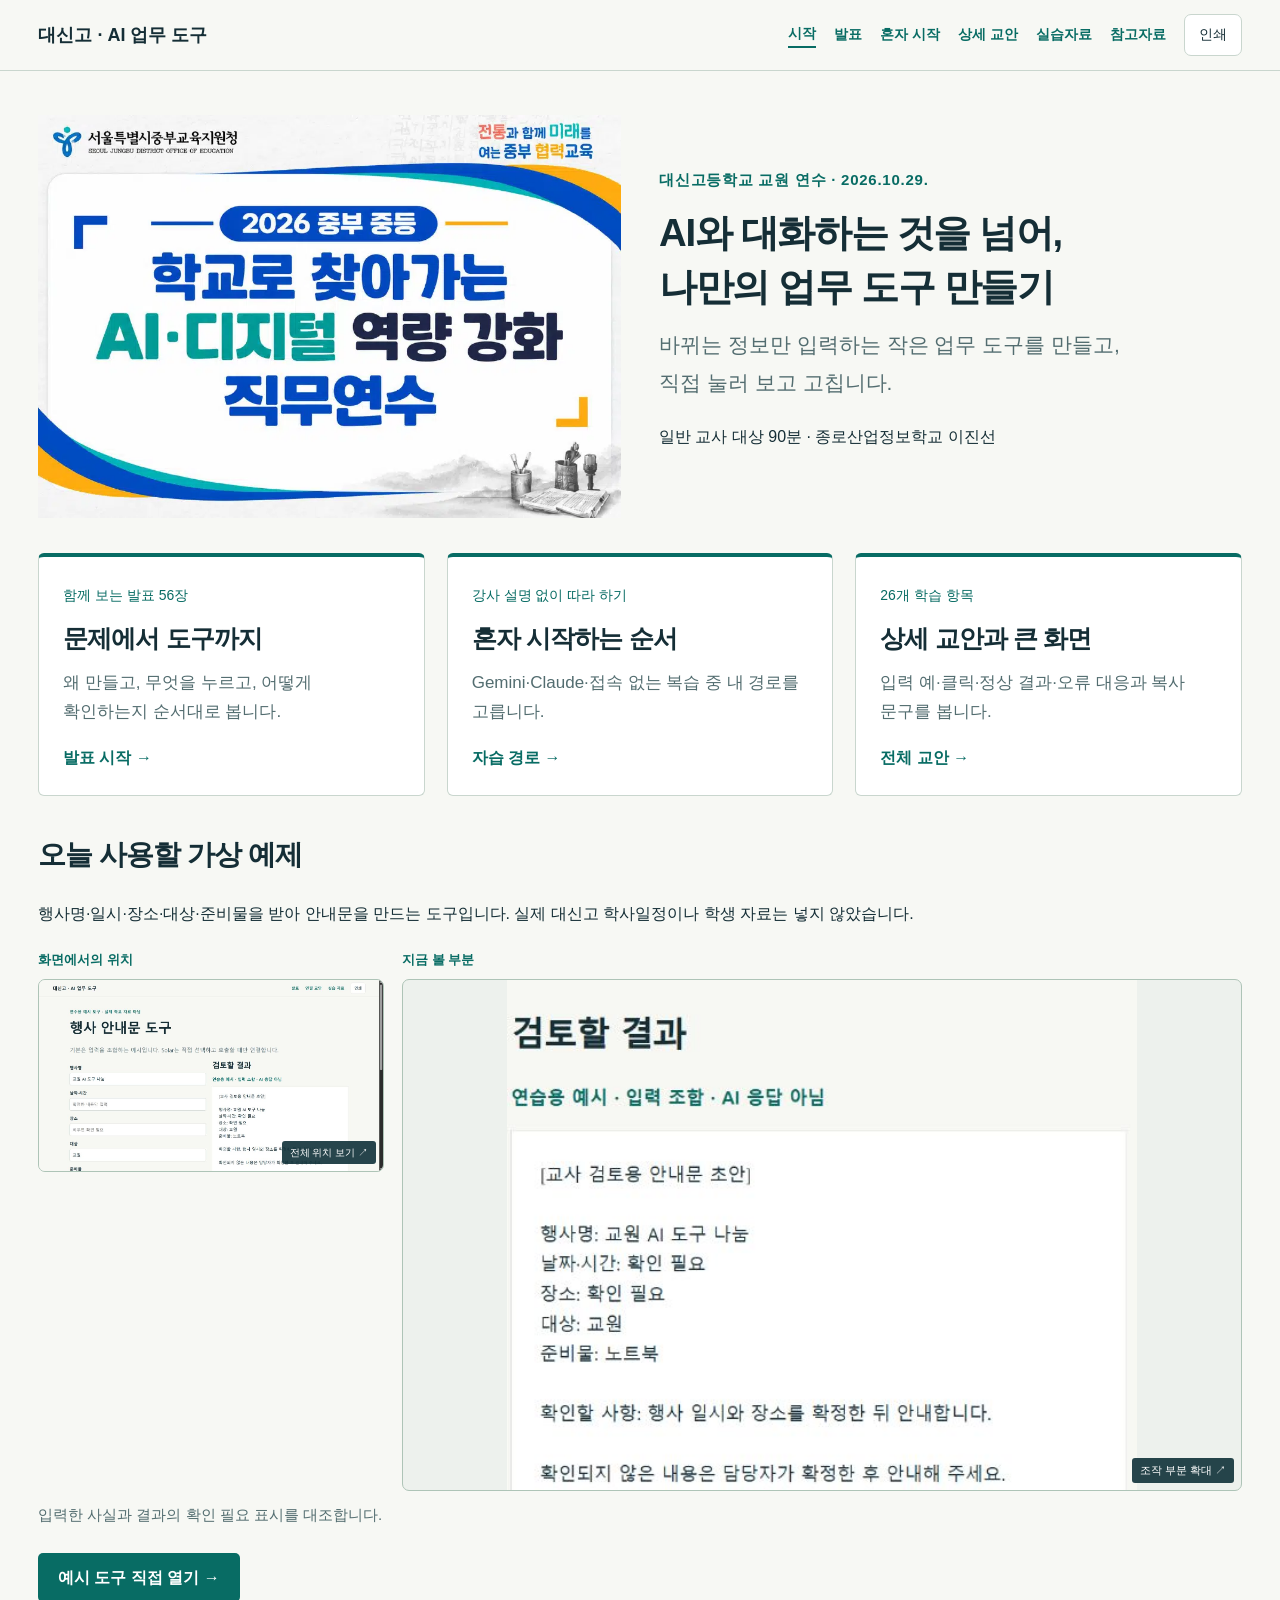
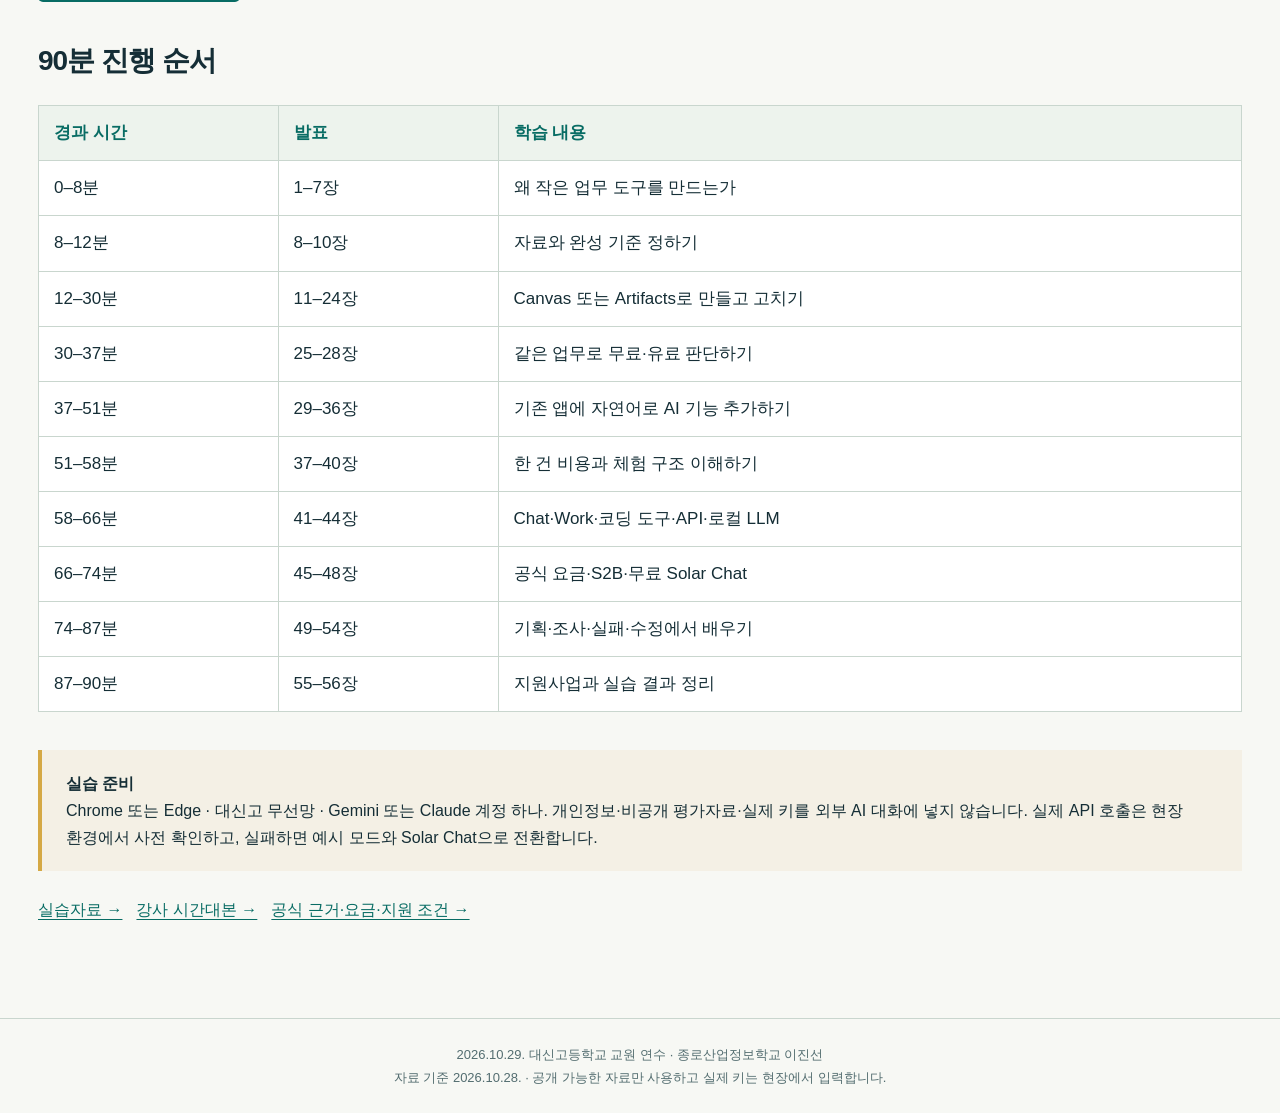
==== index.html @ 99ffebf2 "Restore Jungbu cover and teach 56 slides with independent study and context/detail images" ====
<!doctype html><html lang="ko"><head><meta charset="utf-8"><meta name="viewport" content="width=device-width,initial-scale=1"><title>시작 · 대신고 2026</title><link rel="icon" href="data:,"><link rel="stylesheet" href="assets/reference-style.css"><link rel="stylesheet" href="assets/course.css?v=course56-r2"></head><body ><a class="skip" href="#main">본문으로 이동</a><header class="site-header"><a class="brand" href="index.html">대신고 · AI 업무 도구</a><nav aria-label="주 메뉴"><a href="index.html" aria-current="page">시작</a><a href="slides.html">발표</a><a href="selfstudy.html">혼자 시작</a><a href="guide.html">상세 교안</a><a href="practice/index.html">실습자료</a><a href="resources.html">참고자료</a><button data-print>인쇄</button></nav></header><main class="page-shell" id="main"><section class="home-institution"><img src="assets/jungbu-cover.webp" alt="중부교육지원청 원본 연수 표지"><div><p class="eyebrow">대신고등학교 교원 연수 · 2026.10.29.</p><h1>AI와 대화하는 것을 넘어,<br>나만의 업무 도구 만들기</h1><p class="lead">바뀌는 정보만 입력하는 작은 업무 도구를 만들고,<br>직접 눌러 보고 고칩니다.</p><p>일반 교사 대상 90분 · 종로산업정보학교 이진선</p></div></section><div class="entry-grid"><a class="entry-link" href="slides.html"><small>함께 보는 발표 56장</small><h2>문제에서 도구까지</h2><p>왜 만들고, 무엇을 누르고, 어떻게 확인하는지 순서대로 봅니다.</p><strong>발표 시작 →</strong></a><a class="entry-link" href="selfstudy.html"><small>강사 설명 없이 따라 하기</small><h2>혼자 시작하는 순서</h2><p>Gemini·Claude·접속 없는 복습 중 내 경로를 고릅니다.</p><strong>자습 경로 →</strong></a><a class="entry-link" href="guide.html"><small>26개 학습 항목</small><h2>상세 교안과 큰 화면</h2><p>입력 예·클릭·정상 결과·오류 대응과 복사 문구를 봅니다.</p><strong>전체 교안 →</strong></a></div><section><h2>오늘 사용할 가상 예제</h2><p>행사명·일시·장소·대상·준비물을 받아 안내문을 만드는 도구입니다. 실제 대신고 학사일정이나 학생 자료는 넣지 않았습니다.</p><figure class="guide-picture"><div class="picture-pair"><div class="context-picture"><span>화면에서의 위치</span><button class="picture-button" data-picture data-detail="assets/lesson-images/app-result-detail.webp" data-context="assets/lesson-images/app-result-context.webp" data-picture-title="입력한 사실과 결과의 확인 필요 표시를 대조합니다." data-start-view="context"><img src="assets/lesson-images/app-result-context.webp" alt="입력한 사실과 결과의 확인 필요 표시를 대조합니다.의 전체 위치" loading="eager"><span class="picture-enlarge">전체 위치 보기 ↗</span></button></div><div class="detail-picture"><span>지금 볼 부분</span><button class="picture-button" data-picture data-detail="assets/lesson-images/app-result-detail.webp" data-context="assets/lesson-images/app-result-context.webp" data-picture-title="입력한 사실과 결과의 확인 필요 표시를 대조합니다." data-start-view="detail"><img src="assets/lesson-images/app-result-detail.webp" alt="입력한 사실과 결과의 확인 필요 표시를 대조합니다." loading="eager"><span class="picture-enlarge">조작 부분 확대 ↗</span></button></div></div><figcaption>입력한 사실과 결과의 확인 필요 표시를 대조합니다.</figcaption></figure><a class="button-link" href="practice/app.html">예시 도구 직접 열기 →</a></section><section><h2>90분 진행 순서</h2><div class="table-wrap"><table><thead><tr><th scope="col">경과 시간</th><th scope="col">발표</th><th scope="col">학습 내용</th></tr></thead><tbody><tr><td>0–8분</td><td>1–7장</td><td>왜 작은 업무 도구를 만드는가</td></tr><tr><td>8–12분</td><td>8–10장</td><td>자료와 완성 기준 정하기</td></tr><tr><td>12–30분</td><td>11–24장</td><td>Canvas 또는 Artifacts로 만들고 고치기</td></tr><tr><td>30–37분</td><td>25–28장</td><td>같은 업무로 무료·유료 판단하기</td></tr><tr><td>37–51분</td><td>29–36장</td><td>기존 앱에 자연어로 AI 기능 추가하기</td></tr><tr><td>51–58분</td><td>37–40장</td><td>한 건 비용과 체험 구조 이해하기</td></tr><tr><td>58–66분</td><td>41–44장</td><td>Chat·Work·코딩 도구·API·로컬 LLM</td></tr><tr><td>66–74분</td><td>45–48장</td><td>공식 요금·S2B·무료 Solar Chat</td></tr><tr><td>74–87분</td><td>49–54장</td><td>기획·조사·실패·수정에서 배우기</td></tr><tr><td>87–90분</td><td>55–56장</td><td>지원사업과 실습 결과 정리</td></tr></tbody></table></div></section><div class="soft-notice"><strong>실습 준비</strong><p>Chrome 또는 Edge · 대신고 무선망 · Gemini 또는 Claude 계정 하나. 개인정보·비공개 평가자료·실제 키를 외부 AI 대화에 넣지 않습니다. 실제 API 호출은 현장 환경에서 사전 확인하고, 실패하면 예시 모드와 Solar Chat으로 전환합니다.</p></div><div class="actions"><a href="practice/index.html">실습자료 →</a><a href="speaker-notes.html">강사 시간대본 →</a><a href="resources.html">공식 근거·요금·지원 조건 →</a></div></main><footer class="site-footer">2026.10.29. 대신고등학교 교원 연수 · 종로산업정보학교 이진선<br>자료 기준 2026.10.28. · 공개 가능한 자료만 사용하고 실제 키는 현장에서 입력합니다.</footer><dialog id="picture-viewer" aria-labelledby="picture-title"><div class="viewer-heading"><h2 id="picture-title">화면 확대</h2><button data-picture-close aria-label="확대 화면 닫기">닫기 ×</button></div><div class="viewer-controls"><div class="view-modes" role="group" aria-label="볼 범위"><button data-view-mode="detail" aria-pressed="true">조작 부분</button><button data-view-mode="context" aria-pressed="false">전체 위치</button></div><div class="zoom-controls"><button data-zoom-step="-1" aria-label="축소">−</button><label>배율 <input id="picture-scale" type="range" min="5" max="400" value="100" step="1"></label><output id="picture-percent">100%</output><button data-zoom-step="1" aria-label="확대">＋</button><button id="picture-fit">화면에 맞춤</button><button id="picture-original">원본 100%</button></div></div><div id="picture-scroll" tabindex="0" aria-label="확대 이미지. 스크롤하거나 끌어서 이동"><img id="picture-image" alt="" draggable="false"></div><p class="viewer-help">전체 위치와 조작 부분을 전환할 수 있습니다. 크게 확대한 뒤 스크롤하거나 끌어서 읽으세요. Esc로 닫습니다.</p></dialog><div id="toast" role="status" aria-live="polite"></div><script src="assets/course-app.js?v=course56-r2"></script></body></html>
---- assets/reference-style.css ----
:root{--ink:#152e36;--muted:#536c72;--paper:#f7f8f4;--white:#fff;--teal:#086c64;--light:#e7f1eb;--gold:#d5a945;--line:#d8e0dc;--nav-height:66px;--font:'Malgun Gothic','Apple SD Gothic Neo','Noto Sans KR',sans-serif}*{box-sizing:border-box}html{scroll-behavior:smooth}body{margin:0;background:var(--paper);color:var(--ink);font-family:var(--font);line-height:1.65}a{color:var(--teal);text-underline-offset:4px}button,select,textarea{font:inherit}button{cursor:pointer;border:1px solid var(--line);background:var(--white);color:var(--ink);border-radius:7px;padding:8px 14px;min-height:42px}button:hover{background:var(--light)}button:disabled{opacity:.35;cursor:default}a:focus-visible,button:focus-visible,textarea:focus-visible,select:focus-visible{outline:3px solid var(--gold);outline-offset:3px}.skip{position:absolute;left:20px;top:-80px;z-index:100;background:var(--ink);color:white;padding:12px}.skip:focus{top:12px}.site-header,.slide-header{height:var(--nav-height);padding:0 4vw;border-bottom:1px solid var(--line);display:flex;align-items:center;justify-content:space-between;background:var(--paper);gap:20px}.brand{font-size:18px;font-weight:800;text-decoration:none;color:var(--ink);white-space:nowrap}.site-header nav,.slide-header nav{display:flex;align-items:center;gap:25px;font-size:15px}.site-header nav a,.slide-header nav a{text-decoration:none;font-weight:700}.site-header nav [aria-current]{border-bottom:2px solid var(--teal)}.site-footer{padding:25px 5vw;color:var(--muted);font-size:14px;border-top:1px solid var(--line)}.site-footer a{margin-left:15px}.eyebrow{color:var(--teal);font-size:15px;font-weight:800;letter-spacing:.05em;margin-bottom:14px}h1,h2,h3,p{margin-top:0}h1,h2,h3{letter-spacing:-.035em;line-height:1.3}h1{font-size:54px}h2{font-size:30px}h3{font-size:20px}.landing{position:relative;max-width:1260px;margin:auto;padding:60px 48px 28px}.landing:before{content:'';position:absolute;right:50px;top:55px;width:150px;height:150px;border:30px solid var(--light);border-radius:50%;z-index:-1}.landing h1{font-size:clamp(42px,5.2vw,72px);max-width:1000px;line-height:1.17;margin-bottom:22px}.title-dot{color:var(--gold)}.landing-lead{font-size:25px;color:var(--muted);margin-bottom:22px}.event{font-weight:700;font-size:19px}.entry-links{display:grid;grid-template-columns:1fr 1fr;gap:22px;margin-top:32px}.entry{padding:25px 28px;border-radius:10px;text-decoration:none;display:flex;flex-direction:column;gap:8px;transition:transform .2s}.entry:hover{transform:translateY(-3px)}.entry.primary{background:var(--ink);color:white}.entry.secondary{background:var(--light);color:var(--ink);border:1px solid #c7dace}.entry span{font-size:15px}.entry strong{font-size:29px}.entry b{float:right;font-weight:400}.entry small{font-size:14px;opacity:.8}.speakers{font-size:16px;margin:26px 0;color:var(--muted);line-height:1.9}.landing-bottom{display:flex;flex-wrap:wrap;gap:12px 25px;padding-top:20px;border-top:1px solid var(--line);font-size:13px;color:var(--muted)}
/* Presentation */
body[data-page=slides]{overflow:hidden}.slide-header{height:60px;--nav-height:60px;font-size:14px}.slide-header nav{gap:15px}.slide-header button{font-size:14px;min-height:36px;padding:5px 12px}.slide-stage{height:calc(100dvh - 121px);padding:28px 4.5vw 20px}.slide-article{height:100%;display:flex;flex-direction:column;max-width:1720px;margin:auto}.slide-heading{flex:none}.slide-heading .eyebrow{font-size:clamp(13px,1.1vw,19px);margin-bottom:8px}.slide-heading h1{font-size:clamp(29px,3.2vw,55px);margin-bottom:10px}.slide-lead{font-size:clamp(18px,1.75vw,29px);color:var(--muted);margin-bottom:22px}.slide-body{display:grid;grid-template-columns:minmax(240px,.85fr) minmax(0,1.65fr);gap:40px;min-height:0;flex:1}.slide-text{display:flex;flex-direction:column;justify-content:center;min-width:0}.slide-text ul{list-style:none;padding:0;margin:0}.slide-text li{font-size:clamp(19px,1.6vw,29px);padding:13px 0;border-bottom:1px solid var(--line);line-height:1.55}.slide-text li:first-child{border-top:2px solid var(--teal)}.slide-check{font-size:clamp(16px,1.2vw,22px);margin:24px 0 0;line-height:1.6}.slide-check span{display:block;font-size:.75em;color:var(--teal);font-weight:800;margin-bottom:5px}.prompt-jump{font-size:16px;margin-top:15px}.slide-visual{min-height:0;display:flex;align-items:center;justify-content:center;padding:0;overflow:hidden}.capture{margin:0;max-width:100%;width:100%}.capture .image-button{display:block;width:100%;border:1px solid var(--line);border-radius:5px;padding:0;overflow:hidden;background:white;position:relative}.capture img{display:block;width:100%;height:auto;object-fit:contain}.enlarge-label{position:absolute;right:10px;bottom:10px;background:rgba(21,46,54,.88);color:white;padding:4px 10px;font-size:12px;border-radius:4px}.capture figcaption{font-size:13px;color:var(--muted);line-height:1.5;margin-top:9px}.capture figcaption small{display:block;font-size:11px;opacity:.9;margin-top:3px}.compact{height:100%;display:flex;flex-direction:column;justify-content:center}.compact .image-button{height:calc(100% - 53px);min-height:90px;max-height:100%;border:0;background:#eef1ed}.compact img{height:100%;max-height:100%;object-fit:contain}.compact figcaption{flex:none;font-size:clamp(11px,.9vw,16px)}.compact figcaption small{font-size:clamp(10px,.7vw,12px)}.portrait .slide-body{grid-template-columns:1.25fr 1fr}.portrait .compact img{max-width:100%}.slide-footer{height:58px;display:flex;align-items:center;gap:20px;padding:0 4.5vw;background:var(--ink);color:white;font-size:14px}.slide-footer button{background:transparent;color:white;border-color:#4c6269;min-height:36px;padding:5px 14px}.slide-footer button:hover{background:#24464e}.slide-footer #counter{font-variant-numeric:tabular-nums;font-weight:700;width:80px}.key-hint{color:#c1cecf;flex:1;font-size:12px}.progress{height:3px;background:#c9d3cf}.progress span{display:block;height:100%;background:var(--gold)}.cover-article{height:100%;position:relative;padding:35px 25px}.cover-article h1{font-size:clamp(39px,4.4vw,76px);max-width:70%;margin:30px 0 23px;line-height:1.2}.cover-lead{font-size:clamp(24px,2vw,35px);max-width:65%;color:var(--muted);margin-bottom:40px}.cover-article ul{list-style:none;padding:0;border-left:4px solid var(--gold);padding-left:24px;font-size:clamp(17px,1.4vw,24px);line-height:2}.cover-mark{position:absolute;right:0;top:20%;font-size:clamp(95px,14vw,210px);font-weight:900;color:var(--teal);letter-spacing:-.08em;border-bottom:10px solid var(--gold);line-height:1.05}.cover-mark span{display:block;font-size:15px;letter-spacing:0;text-align:right;margin:20px 0}.divider-article{max-width:1400px;margin:auto;display:flex;flex-direction:column;justify-content:center;height:100%}.divider-article h1{font-size:clamp(40px,5vw,78px);margin-bottom:28px}.divider-article>p{font-size:clamp(24px,2vw,34px);color:var(--muted)}.divider-article ul{font-size:clamp(20px,1.8vw,29px);line-height:1.9;padding-left:25px}.diagram{width:100%;font-size:19px}.diagram small{color:var(--muted);font-size:12px}.diagram ol{list-style:none;display:flex;gap:26px;flex-wrap:wrap;padding:0;margin:15px 0}.diagram li{padding:20px 5px;border-top:3px solid var(--teal);position:relative;flex:1;min-width:115px;font-weight:700;line-height:1.5}.diagram li:not(:last-child):after{content:'→';position:absolute;right:-23px;top:18px;color:var(--gold)}.word-visual{border-left:5px solid var(--gold);padding:30px;max-width:650px}.word-visual span{font-size:18px;color:var(--muted);display:block;margin-bottom:15px}.word-visual strong{font-size:clamp(30px,3.2vw,60px);line-height:1.45}.notice{width:100%;background:white;border:1px solid var(--line);border-top:5px solid var(--teal);padding:28px 30px;margin:20px 0;line-height:1.85}.notice small{font-size:12px;color:var(--muted);display:block;margin-bottom:17px}.notice h3{font-size:25px;margin-bottom:20px}.notice p{font-size:19px;margin:0;line-height:2}.slide-visual .notice{padding:24px}.slide-visual .notice h3{font-size:clamp(21px,1.7vw,30px)}.slide-visual .notice p{font-size:clamp(16px,1.25vw,23px)}.table-wrap{width:100%;overflow-x:auto}table{border-collapse:collapse;width:100%;font-size:17px;line-height:1.65}th,td{text-align:left;vertical-align:top;padding:15px 14px;border-bottom:1px solid var(--line)}th{background:var(--light);color:var(--teal);font-weight:800}.slide-visual table{font-size:clamp(16px,1.3vw,23px)}
/* Guide */
.guide-layout{max-width:1450px;margin:0 auto;display:grid;grid-template-columns:280px minmax(0,1fr);gap:55px;padding:0 35px}.toc{position:sticky;top:0;height:100dvh;overflow:auto;padding:35px 0 50px;font-size:13px}.toc h2{font-size:22px;margin-bottom:20px}.toc label{display:block;font-size:12px;margin-bottom:5px;color:var(--muted)}.toc select{width:100%;padding:8px;background:white;color:var(--ink);border:1px solid var(--line);margin-bottom:15px;border-radius:5px;font-size:13px}.toc h3{font-size:14px;margin:25px 0 8px;color:var(--teal)}.toc a{display:flex;gap:9px;padding:7px 5px;color:var(--muted);line-height:1.55;text-decoration:none;border-left:3px solid transparent}.toc a span{font-size:11px;min-width:18px;margin-top:2px;opacity:.75}.toc a:hover,.toc a.active{color:var(--ink);border-left-color:var(--teal);background:var(--light)}.guide-main{min-width:0;padding:45px 0 70px;max-width:950px}.guide-intro{padding:0 0 38px;border-bottom:2px solid var(--teal)}.guide-intro h1{font-size:46px;margin-bottom:20px}.guide-intro>p{font-size:19px;color:var(--muted)}.guide-note{font-size:14px!important;border-left:3px solid var(--gold);padding-left:18px;margin-top:25px}.guide-section{padding:45px 0 40px;border-bottom:1px solid var(--line);scroll-margin-top:25px}.guide-section-head{display:flex;justify-content:space-between;gap:20px;font-size:13px;margin-bottom:18px;color:var(--teal);font-weight:700}.guide-section h2{font-size:31px;margin-bottom:13px}.guide-lead{font-size:20px;color:var(--muted);margin-bottom:27px}.guide-section h3{margin:30px 0 15px;font-size:20px}.guide-section .capture{margin:20px 0 30px;max-width:860px}.guide-section .capture img{max-height:730px;object-fit:contain}.steps{padding-left:27px;line-height:1.95;margin:0}.steps li{margin:8px 0;padding-left:5px;font-size:18px}.check-line,.help-line{padding:20px 0 0;margin-top:25px;border-top:1px solid var(--line);font-size:17px}.check-line strong{color:var(--teal);font-size:14px}.help-line strong{color:var(--muted);font-size:14px}.check-line p,.help-line p{margin:8px 0}.source-link{font-size:14px;margin:20px 0 0}.prompt-box{background:#e9efe9;padding:20px;width:100%;margin:25px 0;border-left:4px solid var(--teal)}.prompt-head{display:flex;align-items:center;justify-content:space-between;gap:15px;font-size:16px;margin-bottom:12px}.prompt-head button{font-size:14px}.prompt-box textarea{display:block;width:100%;border:1px solid #bdcfc2;background:white;color:var(--ink);font-size:17px;padding:15px;resize:vertical;line-height:1.85;border-radius:4px;min-height:135px}.copy-hint{font-size:12px;color:var(--muted);display:block;margin-top:10px}.slide-visual .prompt-box{margin:0;padding:16px;max-height:100%;overflow:auto}.short textarea{font-size:clamp(16px,1.05vw,21px);min-height:140px;max-height:320px}.back-top{position:fixed;right:20px;bottom:20px;padding:10px 15px;background:var(--ink);color:white;font-size:12px;border-radius:6px;text-decoration:none}.resources{max-width:1080px;margin:auto;padding:55px 35px 70px}.resources h1{margin-bottom:18px}.resources>p{color:var(--muted);font-size:18px}.resources section{margin:45px 0}.resources h2{font-size:27px;border-top:2px solid var(--teal);padding-top:20px}.resources li{margin:12px 0}.resources table{font-size:13px}.resources td{padding:13px 8px}
/* Dialogs */
dialog{border:1px solid var(--line);border-radius:8px;padding:22px;color:var(--ink);max-width:min(1200px,94vw);max-height:92dvh;background:var(--paper);width:900px}dialog::backdrop{background:rgba(10,25,30,.78)}.dialog-head{display:flex;justify-content:space-between;gap:20px;align-items:center;margin-bottom:18px}.dialog-head h2{font-size:22px;margin:0}.dialog-head button{white-space:nowrap;font-size:13px}#overview-list{display:grid;grid-template-columns:1fr 1fr;gap:8px 18px;overflow:auto;max-height:72dvh;padding:0 8px 20px}#overview-list h3{grid-column:1/-1;color:var(--teal);margin:20px 0 0;font-size:16px}#overview-list button{text-align:left;font-size:15px;display:flex;align-items:baseline;gap:12px;background:white}#overview-list button span{color:var(--muted);font-size:11px}.image-scroll{overflow:auto;max-height:72dvh;text-align:center;background:#e6ebe5}.image-scroll img{width:100%;height:auto;object-fit:contain}.image-scroll img[src*="agent-form"],.image-scroll img[src*="schedule-form"],.image-scroll img[src*="schedule-edit"]{width:auto;max-width:100%;max-height:1550px}#image-view{width:1250px}#image-caption{font-size:13px;color:var(--muted);margin:12px 0 0}#toast{position:fixed;bottom:80px;left:50%;transform:translateX(-50%);padding:12px 20px;background:var(--ink);color:white;border-radius:5px;font-size:14px;z-index:100;max-width:90vw;opacity:0;pointer-events:none;transition:opacity .15s}#toast.visible{opacity:1}
@media(max-height:750px) and (min-width:901px){.slide-stage{padding-top:18px}.slide-heading h1{font-size:clamp(28px,2.6vw,44px);margin-bottom:6px}.slide-heading .eyebrow{margin-bottom:4px}.slide-lead{margin-bottom:14px;font-size:clamp(18px,1.4vw,24px)}.slide-body{gap:27px}.slide-text li{padding:8px 0;font-size:clamp(17px,1.3vw,23px)}.slide-check{font-size:clamp(14px,1vw,18px);margin-top:18px}.cover-article{padding-top:15px}.cover-article h1{margin-top:20px}.cover-lead{margin-bottom:25px}.slide-visual .notice{padding:18px}.slide-visual .notice p{line-height:1.8}.slide-visual table td,.slide-visual table th{padding:9px 10px}.short textarea{max-height:210px}.word-visual strong{font-size:40px}}
@media(max-width:1000px){.guide-layout{grid-template-columns:220px 1fr;gap:30px;padding:0 25px}.landing{padding-top:40px}.slide-body{gap:23px}.slide-header .brand{font-size:14px}.slide-text li{font-size:20px}.slide-check{font-size:16px}.compact figcaption{font-size:11px}.compact figcaption small{font-size:10px}}
@media(max-width:760px){.site-header{height:auto;min-height:64px;padding:15px 20px;flex-wrap:wrap;gap:10px}.site-header nav{gap:17px;font-size:13px}.brand{font-size:16px}.landing{padding:35px 22px 25px}.landing h1{font-size:42px}.landing-lead{font-size:20px}.event{font-size:16px}.entry-links{grid-template-columns:1fr;gap:15px}.entry{padding:22px}.entry strong{font-size:25px}.landing:before{right:20px;top:35px;width:70px;height:70px;border-width:15px}.guide-layout{display:block;padding:0 20px}.toc{height:auto;position:relative;padding:20px 0 0}.toc h2,.toc nav{display:none}.toc label{font-size:13px}.toc select{font-size:14px;max-width:100%}.guide-main{padding-top:25px}.guide-intro h1{font-size:35px}.guide-intro>p{font-size:17px}.guide-section{padding:32px 0}.guide-section h2{font-size:26px}.guide-lead{font-size:18px}.guide-section-head{font-size:11px;gap:8px}.steps li{font-size:17px}.notice{padding:20px}.notice h3{font-size:22px}.notice p{font-size:16px}.prompt-box{padding:15px}.prompt-box textarea{font-size:16px}.capture figcaption{font-size:12px}.diagram ol{gap:18px}.diagram li{font-size:16px;min-width:85px}.diagram li:not(:last-child):after{right:-17px}.resources{padding:35px 20px}.resources h1{font-size:38px}.resources table{font-size:11px}.resources th,.resources td{padding:10px 6px}.slide-header{height:auto;min-height:61px;padding:10px 15px;gap:10px;flex-wrap:wrap}.slide-header nav{gap:12px;font-size:12px}.slide-header button{font-size:12px;min-height:32px}.slide-stage{height:auto;min-height:calc(100dvh - 155px);padding:25px 20px 75px}body[data-page=slides]{overflow:auto}.slide-heading h1{font-size:29px}.slide-lead{font-size:18px;margin-bottom:15px}.slide-body,.portrait .slide-body{display:flex;flex-direction:column;gap:20px}.slide-text li{font-size:19px;padding:8px 0}.slide-check{font-size:16px;margin-top:18px}.slide-visual{display:block;overflow:visible}.compact{height:auto}.compact .image-button{height:auto;min-height:0}.compact img{height:auto;max-height:65dvh}.slide-footer{position:fixed;bottom:3px;left:0;right:0;height:52px;padding:0 15px;gap:12px;z-index:5}.slide-footer #counter{text-align:center;flex:1}.key-hint{display:none}.progress{position:fixed;bottom:0;left:0;right:0;z-index:6}.cover-article{padding:20px 0}.cover-article h1{max-width:100%;font-size:38px;margin-top:10px}.cover-lead{max-width:100%;font-size:23px;margin-bottom:25px}.cover-article ul{font-size:16px;padding-left:15px}.cover-mark{position:relative;right:auto;top:auto;font-size:85px;width:max-content;margin-top:30px;border-bottom-width:6px}.cover-mark span{font-size:12px;margin:10px 0}.divider-article h1{font-size:40px}.divider-article>p{font-size:23px}.divider-article ul{font-size:20px}.word-visual{padding:20px}.word-visual strong{font-size:33px}.slide-visual .notice p{font-size:17px}.slide-visual table{font-size:15px}dialog{padding:15px}.dialog-head h2{font-size:18px}#overview-list{grid-template-columns:1fr;max-height:70dvh}#overview-list button{font-size:14px}.image-scroll{max-height:70dvh}.image-scroll img{min-width:750px;width:100%}.image-scroll img[src*="agent-form"],.image-scroll img[src*="schedule-form"],.image-scroll img[src*="schedule-edit"]{min-width:600px}.back-top{bottom:12px;right:12px}}
@media print{body{background:white;color:#111;font-size:11pt}.site-header,.toc,.back-top,.site-footer,.skip,dialog,#toast,.guide-section-head a,.prompt-head button,.copy-hint,.enlarge-label,#print-btn{display:none!important}.guide-layout{display:block;padding:0}.guide-main{max-width:none;padding:0}.guide-intro{padding-bottom:15px}.guide-intro h1{font-size:26pt}.guide-section{padding:20px 0;break-inside:auto;scroll-margin:0}.guide-section h2{font-size:19pt;break-after:avoid}.guide-section h3{font-size:13pt;break-after:avoid}.guide-section p,.guide-section li{font-size:11pt}.capture{break-inside:avoid}.capture img{max-height:16cm!important}.capture figcaption{font-size:8pt}.image-button{border:0!important;background:white!important}.prompt-box{break-inside:avoid;background:white;padding:10px;border:1px solid #aaa}.prompt-box textarea{border:0;resize:none;overflow:hidden;height:auto;min-height:initial;font-size:10pt}.guide-lead{font-size:12pt}.notice{break-inside:avoid}.table-wrap{overflow:visible}a{color:#222;text-decoration:none}table{font-size:10pt}@page{margin:15mm}}

.print-prompt{display:none}
@media print{.prompt-box textarea{display:none}.print-prompt{display:block;white-space:pre-wrap;overflow-wrap:anywhere;font:10pt/1.7 var(--font);margin:0}}

.related-guide{margin:35px 0 15px;padding:25px 0 0;border-top:2px solid #b7cbc1}.related-guide>h3{font-size:23px;color:var(--teal);margin-top:0}.school-code textarea{font-family:Consolas,monospace;min-height:65px;height:65px;font-size:20px;letter-spacing:.025em}.slide-text li{overflow-wrap:anywhere}@media(max-width:760px){.school-code textarea{font-size:16px;height:60px;min-height:60px}}


/* Detailed manual: task lookup and independent navigation. */
.guide-tools{margin:28px 0 35px;padding:22px;background:var(--light);border-radius:8px}
.guide-tools>label{display:block;font-size:15px;font-weight:700;margin-bottom:8px}
.guide-tools input{display:block;width:100%;font:inherit;font-size:17px;padding:12px 14px;border:1px solid #b8cbc1;border-radius:5px;color:var(--ink);background:white}
.guide-tool-row{display:flex;gap:10px;align-items:center;flex-wrap:wrap;margin-top:13px;font-size:13px}
.guide-tool-row #guide-result{flex:1;min-width:180px}.guide-tool-row button{font-size:13px;padding:5px 10px;min-height:34px}
.guide-group-title{font-size:23px;margin:36px 0 16px;color:var(--teal)}
details.guide-section{padding:0;margin:12px 0;border:1px solid var(--line);border-radius:7px;background:white;scroll-margin-top:22px}
details.guide-section>summary{display:flex;align-items:center;gap:14px;padding:18px 20px;cursor:pointer;list-style:none}
details.guide-section>summary::-webkit-details-marker{display:none}
details.guide-section>summary:after{content:'＋';margin-left:auto;color:var(--teal);font-size:22px}
details.guide-section[open]>summary:after{content:'−'}
details.guide-section>summary:hover{background:var(--light)}
details.guide-section>summary:focus-visible{outline:3px solid var(--gold);outline-offset:3px}
details.guide-section>summary h2{font-size:21px;margin:0;line-height:1.45}
.guide-number{font-size:12px;color:var(--teal);font-weight:800;min-width:23px}
.guide-detail{padding:8px 23px 28px;border-top:1px solid var(--line)}
.guide-detail .guide-section-head{padding-top:15px}
.guide-detail .guide-lead{font-size:18px}
[hidden]{display:none!important}
@media(max-width:760px){details.guide-section>summary{padding:15px 12px;gap:8px}details.guide-section>summary h2{font-size:18px}.guide-detail{padding:8px 14px 22px}.guide-tools{padding:16px}.guide-tool-row{align-items:flex-start}.guide-tool-row #guide-result{flex-basis:100%}}
@media print{.guide-tools,.guide-group-title,details.guide-section>summary:after{display:none!important}details.guide-section{border:0;border-radius:0;margin:0;padding:20px 0}details.guide-section>summary{padding:0;break-after:avoid}.guide-detail{border:0;padding:0}details.guide-section>summary h2{font-size:19pt}.guide-number{font-size:10pt}.guide-detail .guide-section-head{display:none!important}}
---- assets/course.css ----
/* Daeshin's original colors, with readable teaching and independent study layouts. */
:root{--ink:#152e36;--teal:#086c64;--gold:#d5a945;--paper:#f7f8f4;--line:#c9d6ce;--light:#edf3ed;--muted:#536d70;--font:"Malgun Gothic","Apple SD Gothic Neo",sans-serif}*{box-sizing:border-box}html{scroll-padding-top:24px}body{margin:0;background:var(--paper);color:var(--ink);font-family:var(--font);line-height:1.7}h1,h2,h3,p{word-break:keep-all;overflow-wrap:break-word}button,input,textarea,select{font:inherit}button,a{touch-action:manipulation}button{cursor:pointer}a{color:var(--teal)}[hidden]{display:none!important}input:focus-visible,button:focus-visible,a:focus-visible{outline:3px solid var(--gold);outline-offset:3px}.site-header{height:auto;min-height:66px;padding:14px 3vw;gap:20px;align-items:center}.site-header nav{gap:18px;flex-wrap:wrap;font-size:14px}.brand{font-weight:800}.page-shell{max-width:1360px;padding:44px 38px 70px;margin:auto}.page-shell>h1{font-size:clamp(34px,4vw,52px);line-height:1.35}.lead{font-size:22px;line-height:1.8;color:var(--muted)}.page-shell section{margin:38px 0}.page-shell h2{font-size:28px;line-height:1.5}.actions{display:flex;gap:14px;flex-wrap:wrap;align-items:center;margin:24px 0}.button-link{display:inline-block;background:var(--teal);color:#fff;border-radius:5px;padding:11px 20px;font-weight:800;text-decoration:none}.soft-notice{background:#f4f0e5;border-left:4px solid var(--gold);padding:20px 24px;margin:25px 0}.soft-notice p:last-child{margin-bottom:0}.site-footer{text-align:center;border-top:1px solid var(--line);padding:24px;font-size:13px;line-height:1.8}.home-institution{display:grid;grid-template-columns:1fr 1fr;gap:38px;align-items:center;margin:0 0 35px!important}.home-institution>img{width:100%;height:auto}.home-institution h1{font-size:clamp(30px,3vw,46px);line-height:1.4;margin:12px 0}.home-institution .lead{font-size:21px}.entry-grid{display:grid;grid-template-columns:repeat(3,minmax(0,1fr));gap:22px;margin:30px 0}.entry-link{background:white;border-radius:6px;border:1px solid var(--line);border-top:4px solid var(--teal);padding:24px;text-decoration:none;display:block;color:var(--ink)}.entry-link small{color:var(--teal);font-size:14px}.entry-link h2{font-size:25px;margin:12px 0}.entry-link p{font-size:17px;color:var(--muted)}.entry-link strong{color:var(--teal)}
.table-wrap{overflow-x:auto;width:100%}.table-wrap table{width:100%;border-collapse:collapse;background:white;font-size:17px;line-height:1.65}.table-wrap th,.table-wrap td{padding:13px 15px;border:1px solid var(--line);text-align:left;vertical-align:top}.table-wrap th{background:var(--light);color:var(--teal)}.table-wrap caption{text-align:left;font-size:13px;color:var(--muted);margin-bottom:10px}.two-col{display:grid;grid-template-columns:1fr 1fr;gap:25px}label{display:block;font-weight:700;margin:16px 0 6px}input[type=text],input[type=password],input[type=search],input[type=number],textarea,select{padding:10px 12px;border:1px solid #a7bcb3;background:#fff;color:var(--ink);border-radius:5px;max-width:100%}.worksheet textarea{display:block;width:100%;min-height:150px;font:16px/1.8 var(--font);resize:vertical}.source-text{white-space:pre-wrap;background:white;border:1px solid var(--line);padding:22px;font:17px/1.9 var(--font);overflow-wrap:anywhere}.expected{background:#f1f6ef;border-left:4px solid var(--teal);padding:15px 20px;margin:20px 0}.expected strong{color:var(--teal)}.expected p{margin:6px 0}.prompt{background:var(--light);border-left:4px solid var(--teal);padding:20px;margin:25px 0}.prompt pre{white-space:pre-wrap;overflow-wrap:anywhere;font:16px/1.9 var(--font);margin:0 0 15px}.troubleshoot{background:#fff7e7;border-left:4px solid var(--gold);padding:16px 20px;margin:18px 0}.troubleshoot p{margin:5px 0}.small{font-size:13px;color:var(--muted)}
body[data-page=slides]{overflow:hidden}.slide-header{height:62px;padding:10px 3vw;align-items:center}.slide-header nav{gap:12px}.slide-header nav a,.slide-header button{font-size:13px}.course-stage{height:calc(100dvh - 123px);padding:23px 3.5vw 18px;overflow:auto}.course-slide{height:100%;min-height:0;max-width:1780px;display:flex;flex-direction:column;margin:auto}.lesson-heading{flex:none}.lesson-heading .eyebrow{font-size:14px;margin-bottom:7px}.lesson-heading h1{font-size:clamp(30px,2.6vw,46px);line-height:1.3;margin:0 0 10px}.lesson-lead{font-size:clamp(18px,1.4vw,24px);line-height:1.65;margin:0 0 18px;color:var(--muted)}.lesson-grid{display:grid;grid-template-columns:minmax(0,1fr) minmax(0,1.28fr);gap:28px;min-height:0;flex:1;align-items:stretch}.lesson-explanation{min-width:0;display:flex;flex-direction:column;justify-content:center}.lesson-explanation>ol{padding:0;margin:0;list-style:none;counter-reset:explain}.lesson-explanation>ol>li{counter-increment:explain;display:grid;grid-template-columns:25px minmax(0,1fr);gap:10px;font-size:clamp(18px,1.3vw,23px);line-height:1.65;padding:12px 0;border-bottom:1px solid var(--line)}.lesson-explanation>ol>li:before{content:counter(explain,decimal-leading-zero);font-size:12px;font-weight:800;color:var(--teal);padding-top:5px}.lesson-explanation>ol>li:first-child{border-top:2px solid var(--teal)}.lesson-action{margin-top:19px;border-left:4px solid var(--gold);padding:5px 0 5px 15px;font-size:clamp(16px,1.1vw,20px);line-height:1.65}.lesson-action strong{display:block;color:var(--teal);font-size:13px;margin-bottom:3px}.lesson-action p{margin:0}.lesson-visual{min-width:0;min-height:0;display:flex;align-items:center;justify-content:center;overflow:visible}.slide-sources{font-size:10px;color:var(--muted);line-height:1.6;flex:none;padding-top:12px}.slide-sources a{margin-right:8px}.slide-footer{height:58px;display:flex;gap:15px;align-items:center;padding:7px 3.5vw;background:var(--ink);color:white}.slide-footer button{font-size:13px;min-height:34px;padding:4px 12px;color:white;border:1px solid #536c70;background:transparent;border-radius:4px}.slide-footer a{color:#d0e1db;font-size:12px}.slide-footer #counter{font-size:15px;font-weight:800;white-space:nowrap}.slide-jump{font-size:12px;white-space:nowrap}.slide-jump label{display:inline;font-weight:400}.slide-jump input{width:58px;padding:3px 5px;font-size:12px;color:white;background:#24434a}.key-hint{flex:1;font-size:12px;color:#c0d4cd}.progress{height:3px;background:#d3ded5}.progress span{display:block;height:3px;background:var(--gold)}.institution-layout{display:grid;grid-template-columns:minmax(0,1.2fr) minmax(0,1fr);gap:45px;height:100%;align-items:center}.institution-original{display:block;width:100%;height:auto;max-height:100%;object-fit:contain}.institution-course{padding-left:28px;border-left:4px solid var(--gold)}.institution-course h1{font-size:clamp(30px,2.8vw,48px);line-height:1.45;margin:20px 0}.institution-course p{font-size:clamp(18px,1.35vw,24px);line-height:1.85}.institution-course .cover-goal{font-size:17px;color:var(--muted)}
.lesson-picture{width:100%;height:100%;min-height:0;margin:0;display:flex;flex-direction:column;gap:9px}.picture-button{position:relative;display:block;padding:0;border:1px solid #aec4b7;border-radius:7px;background:#edf1ed;cursor:zoom-in;overflow:hidden;min-height:0;width:100%}.lesson-picture>.picture-button{flex:1}.picture-button img{display:block;width:100%;height:100%;object-fit:contain;max-height:none}.picture-enlarge{position:absolute;bottom:7px;right:7px;background:#12333be8;color:white;font-size:11px;border-radius:3px;padding:3px 8px}.lesson-picture figcaption{font-size:13px;line-height:1.6;color:var(--muted);flex:none}.context-link{display:inline-block;font-size:11px;padding:2px 7px;min-height:25px;border:1px solid var(--line);background:white;color:var(--teal);margin-left:8px}.paired-lesson{display:grid;grid-template-columns:1fr 1fr;gap:15px;width:100%;height:100%;min-height:0}.paired-lesson .lesson-picture figcaption{font-size:12px}.guide-picture{margin:22px 0 25px}.picture-pair{display:grid;grid-template-columns:minmax(160px,.7fr) minmax(0,1.7fr);gap:18px;align-items:start}.context-picture>span,.detail-picture>span{display:block;font-size:13px;color:var(--teal);font-weight:800;margin:0 0 8px}.context-picture .picture-button img{height:auto;max-height:240px;object-fit:contain}.detail-picture .picture-button img{height:auto;max-height:510px;object-fit:contain}.guide-picture figcaption{font-size:15px;line-height:1.8;color:var(--muted);margin-top:10px}.context-picture .picture-enlarge{font-size:10px}.paired-lesson .picture-button{background:#f0f3ee}
.concept-flow{display:flex;gap:12px;align-items:stretch;width:100%;margin:15px 0}.concept-flow>div{flex:1;background:white;border:1px solid var(--line);border-top:4px solid var(--teal);padding:18px 12px;text-align:center;min-width:0}.concept-flow strong{font-size:clamp(18px,1.4vw,25px)}.concept-flow p{font-size:clamp(14px,1vw,18px);margin:10px 0 0;color:var(--muted);line-height:1.6}.flow-arrow{align-self:center;font-size:28px;color:var(--gold)}.risk-flow>div{border-top-color:var(--gold)}.before-after{display:grid;grid-template-columns:1fr auto 1fr;gap:20px;align-items:center;width:100%}.before-after section{border-top:5px solid var(--teal);padding:25px;background:white;border-bottom:1px solid var(--line)}.before-after small{font-size:15px;color:var(--teal)}.before-after h2{font-size:clamp(25px,2vw,37px);line-height:1.8;margin:15px 0}.big-arrow{font-size:36px;color:var(--gold)}.stage-comparison{width:100%;display:grid;gap:15px}.stage-comparison section{background:var(--light);padding:16px 20px;border-left:4px solid var(--teal)}.stage-comparison h2{display:inline-block;font-size:25px;margin:0}.stage-comparison .concept-flow{margin:10px 0}.stage-comparison .concept-flow>div{padding:10px}.stage-comparison>section>p{margin:7px 0 0;font-size:14px}.concept-number{display:inline-block;color:white;background:var(--teal);font-size:19px;font-weight:800;padding:1px 10px;border-radius:3px;margin-right:12px}.data-comparison{display:grid;grid-template-columns:1fr 1fr;gap:20px;width:100%}.data-comparison section{padding:25px 20px;background:white;border-top:5px solid var(--teal);border-bottom:1px solid var(--line)}.data-comparison section:last-child{border-top-color:var(--gold)}.data-comparison h2{font-size:25px}.data-comparison p{font-size:19px;line-height:2}.data-comparison strong{font-size:14px;color:var(--teal)}.prompt-formula,.api-concept,.local-concept,.quality-loop{width:100%;padding:25px;background:var(--light)}.prompt-formula h2,.api-concept h2,.local-concept h2,.quality-loop h2{font-size:clamp(24px,1.9vw,36px);line-height:1.6;margin:0 0 20px}.prompt-formula>p,.api-concept>p,.local-concept>p{font-size:18px;margin:20px 0 0}.prompt-visual{background:white;border:1px solid var(--line);border-left:5px solid var(--gold);padding:25px;width:100%}.prompt-visual h2{font-size:25px;margin:0 0 16px}.prompt-visual ol{padding-left:25px;margin:0;font-size:20px;line-height:1.8}.prompt-visual li{padding:7px 0}.revision-example,.brief-concept{display:grid;gap:14px;width:100%}.revision-example section,.brief-concept section{border-left:4px solid var(--teal);background:white;padding:18px 22px}.revision-example small,.brief-concept small{font-size:14px;font-weight:800;color:var(--teal)}.revision-example p,.brief-concept p{margin:8px 0 0;font-size:21px;line-height:1.7}.brief-concept h2{font-size:28px;margin:8px 0}.criterion-list{display:grid;grid-template-columns:repeat(3,1fr);gap:15px;width:100%}.criterion-list section{border-top:4px solid var(--teal);background:white;padding:25px 17px}.criterion-list span{font-size:36px;color:var(--gold);font-weight:800}.criterion-list h2{font-size:25px;margin:13px 0}.criterion-list p{font-size:18px;line-height:1.8}.choice-path{width:100%;border:1px solid var(--line);background:white;padding:25px;text-align:center}.choice-path h2{font-size:26px;line-height:1.6}.choice-path p{font-size:18px;color:var(--teal);margin:12px 0}.check-column{width:100%;background:white;padding:25px;border-top:4px solid var(--teal)}.check-column h2{font-size:27px}.check-column>p{font-size:23px;border-bottom:1px solid var(--line);padding:13px 0}.check-column b{color:var(--teal)}.check-column .soft-notice{font-size:17px;padding:15px}.security-concept{width:100%}.security-concept h2{font-size:21px;margin:0 0 10px}.security-concept section{padding:15px;background:var(--light);margin:10px 0}.security-concept .concept-flow{margin:10px 0 0}.security-concept .concept-flow>div{padding:14px 8px}.security-concept>p{font-size:13px;color:var(--muted)}.roadmap-mini{display:grid;grid-template-columns:1fr 1fr;gap:9px;width:100%}.roadmap-mini>div{display:flex;gap:14px;align-items:center;border-top:2px solid var(--teal);background:white;padding:12px;font-size:15px;line-height:1.6}.roadmap-mini b{white-space:nowrap;color:var(--teal)}.lesson-visual>.table-wrap{font-size:17px}.lesson-visual table{font-size:clamp(15px,1.15vw,21px)}.lesson-visual th,.lesson-visual td{padding:12px 10px}
.guide-layout{display:grid;grid-template-columns:260px minmax(0,1fr);max-width:1600px;margin:auto;padding:0;gap:0}.guide-rail{position:sticky;top:0;height:100dvh;overflow:auto;padding:28px 22px;border-right:1px solid var(--line)}.guide-rail h2{font-size:25px;margin:0 0 15px}.guide-rail a{display:block;font-size:13px;padding:8px 0;text-decoration:none}.guide-rail .route-back{font-weight:800;border-bottom:1px solid var(--line);margin-bottom:15px}.guide-main{padding:34px 38px;max-width:1240px;min-width:0}.guide-main>h1{font-size:40px;line-height:1.5;margin-top:0}.guide-main>p{font-size:18px;line-height:1.9}.guide-tools{position:sticky;top:0;background:var(--paper);border-bottom:1px solid var(--line);z-index:2;padding:10px 0 15px}.guide-tools label{font-size:13px;margin:0 0 5px}.guide-tools input{width:100%;font-size:16px}.guide-tools .actions{margin:10px 0 0;gap:10px;font-size:13px}.guide-tools button{font-size:13px;padding:6px 10px}.guide-section{border:1px solid var(--line);background:white;margin:25px 0;border-radius:6px;scroll-margin-top:150px;padding:0}.guide-section>summary{font-size:25px;font-weight:800;line-height:1.65;padding:24px;cursor:pointer}.guide-section>summary small{display:block;font-size:12px;color:var(--teal)}.guide-detail{padding:0 26px 28px;font-size:18px;line-height:1.9}.guide-detail>p{margin:12px 0 20px}.study-preparation{background:var(--light);border-left:4px solid var(--teal);padding:15px 20px;margin:25px 0}.study-preparation h3{font-size:16px;color:var(--teal);margin:0 0 5px}.study-preparation p{margin:0 0 18px}.study-preparation p:last-child{margin-bottom:0}.study-step{border-top:1px solid var(--line);margin:30px 0 10px;padding-top:23px;scroll-margin-top:150px}.step-heading{display:flex;gap:13px;align-items:flex-start}.step-heading>span{flex:none;display:block;font-size:17px;font-weight:800;background:var(--teal);color:white;padding:3px 9px;border-radius:4px}.step-heading h3{font-size:23px;line-height:1.65;margin:0}.action-list{padding-left:27px;margin:16px 0 20px}.action-list li{padding:6px 0}.step-tip{border-left:3px solid var(--gold);padding-left:15px;font-size:16px;color:var(--muted)}.guide-sources{font-size:12px;line-height:1.9;color:var(--muted);padding:20px 0}.guide-sources a{display:inline-block;margin-right:12px}.cross-links{display:flex;gap:14px;flex-wrap:wrap;border-top:1px solid var(--line);padding-top:15px;font-size:13px}.route-picks{display:flex;flex-wrap:wrap;gap:14px;margin:28px 0}.route-picks a{display:block;text-decoration:none;font-weight:800;border-bottom:3px solid var(--gold);padding:10px 15px;background:white}.route{border-top:3px solid var(--teal);padding-top:22px;scroll-margin-top:30px}.route>p{font-size:19px}.route>ol{padding-left:30px;font-size:20px}.route>ol li{padding:12px 0;border-bottom:1px solid var(--line)}.route small{display:block;font-size:15px;color:var(--muted);margin-top:5px}.back-top{position:fixed;right:18px;bottom:18px;background:white;border:1px solid var(--line);padding:8px 15px;font-size:12px;z-index:4}.note-card{padding:26px;background:white;border:1px solid var(--line);scroll-margin-top:25px}.note-card h2{font-size:29px}.note-card h3{font-size:19px;color:var(--teal)}.provenance{padding:20px;border:1px solid var(--line);font-size:15px}.provenance summary{font-weight:800;cursor:pointer}
.dialog-head,.viewer-heading{display:flex;gap:20px;align-items:center;justify-content:space-between}dialog{border:1px solid var(--line);border-radius:8px;background:var(--paper);color:var(--ink)}dialog::backdrop{background:#122c36b5}.dialog-head h2{margin:0;font-size:25px}#overview{width:min(1000px,96vw);padding:22px}#slide-search{display:block;width:100%;margin:12px 0}#overview-list{display:grid;grid-template-columns:1fr 1fr;gap:10px;max-height:66dvh;overflow:auto}#overview-list a{display:block;padding:12px;border:1px solid var(--line);text-decoration:none;font-size:15px}#overview-list b{color:var(--teal);margin-right:10px}#overview-list small{display:block;font-size:11px;color:var(--muted);margin-top:3px}#picture-viewer{width:98vw;max-width:98vw;height:96dvh;max-height:96dvh;padding:18px;overflow:hidden}#picture-viewer[open]{display:flex;flex-direction:column;gap:12px}.viewer-heading{align-items:flex-start;flex:none}.viewer-heading h2{font-size:20px;line-height:1.5;margin:0}.viewer-heading button{flex:none}.viewer-controls{display:flex;align-items:center;justify-content:space-between;gap:15px;flex-wrap:wrap;flex:none}.view-modes,.zoom-controls{display:flex;align-items:center;gap:7px;flex-wrap:wrap}.viewer-controls button{font-size:13px;padding:6px 10px}.view-modes button[aria-pressed=true]{background:var(--teal);color:white}.zoom-controls label{display:flex;gap:8px;align-items:center;font-size:12px;margin:0}.zoom-controls input{width:130px}.zoom-controls output{font-size:12px;min-width:42px;font-variant-numeric:tabular-nums}#picture-scroll{flex:1;min-height:0;width:100%;overflow:auto;overscroll-behavior:contain;background:#dce5de;cursor:grab;touch-action:pan-x pan-y;border:1px solid var(--line)}#picture-scroll.panning{cursor:grabbing;user-select:none}#picture-image{display:block;max-width:none;max-height:none;height:auto;margin:0;object-fit:initial}.viewer-help{font-size:12px;line-height:1.6;margin:0;flex:none;color:var(--muted)}#toast{position:fixed;bottom:72px;left:50%;transform:translateX(-50%);background:var(--ink);color:white;padding:12px 20px;border-radius:5px;font-size:14px;z-index:50;display:none}#toast.show{display:block}.print-value,.slide-print{display:none}
@media(max-height:800px) and (min-width:901px){.course-stage{padding-top:17px;padding-bottom:12px}.lesson-heading h1{font-size:34px;margin-bottom:7px}.lesson-lead{font-size:19px;margin-bottom:13px}.lesson-explanation>ol>li{font-size:18px;line-height:1.55;padding:9px 0}.lesson-action{font-size:16px;margin-top:14px}.lesson-picture figcaption{font-size:12px}.lesson-grid{gap:23px}.lesson-visual .concept-flow>div{padding:12px 8px}.lesson-visual .criterion-list section{padding:16px 12px}.lesson-visual .criterion-list h2{font-size:23px}.lesson-visual .criterion-list p{font-size:16px}.slide-sources{padding-top:8px}.lesson-visual .table-wrap table{font-size:15px}.lesson-visual th,.lesson-visual td{padding:8px}.institution-course h1{font-size:34px}}
@media(max-width:1100px){.site-header nav{gap:12px}.guide-layout{grid-template-columns:220px minmax(0,1fr)}.guide-main{padding:28px 24px}.lesson-grid{grid-template-columns:1fr 1.12fr;gap:22px}.lesson-explanation>ol>li{font-size:18px}.paired-lesson{gap:10px}.picture-pair{grid-template-columns:.65fr 1.6fr}}
@media(max-width:900px){body[data-page=slides]{overflow:auto}.site-header{padding:14px 20px;flex-wrap:wrap;gap:12px}.site-header nav{font-size:13px;gap:12px}.page-shell{padding:28px 20px 50px}.page-shell>h1,.guide-main>h1{font-size:32px}.lead{font-size:19px}.home-institution{grid-template-columns:1fr;gap:25px}.home-institution h1{font-size:33px}.home-institution .lead{font-size:19px}.entry-grid,.two-col{grid-template-columns:1fr}.slide-header{height:auto;min-height:65px;gap:12px;padding:12px 18px;flex-wrap:wrap}.slide-header nav{gap:9px;flex-wrap:wrap}.slide-header button,.slide-header nav a{font-size:12px}.course-stage{height:auto;min-height:calc(100dvh - 150px);padding:24px 20px 85px;overflow:visible}.course-slide{height:auto;min-height:0}.lesson-heading h1{font-size:30px}.lesson-lead{font-size:18px;margin-bottom:20px}.lesson-grid{display:flex;flex-direction:column;gap:23px}.lesson-explanation>ol>li{font-size:18px;line-height:1.85;padding:12px 0}.lesson-action{font-size:17px}.lesson-visual{display:block;overflow:visible}.lesson-picture{height:auto}.lesson-picture>.picture-button{flex:none}.picture-button img{height:auto}.lesson-picture figcaption{font-size:14px}.picture-enlarge{font-size:11px}.context-link{font-size:12px}.paired-lesson{height:auto;grid-template-columns:1fr;gap:22px}.slide-sources{font-size:11px;margin-top:18px;line-height:1.9}.slide-footer{position:fixed;bottom:3px;left:0;right:0;height:56px;padding:7px 12px;gap:10px;z-index:6}.slide-footer #counter{flex:1;text-align:center}.slide-jump,.key-hint,#notes-link{display:none}.progress{position:fixed;bottom:0;left:0;right:0;z-index:7}.institution-layout{height:auto;grid-template-columns:1fr;gap:28px}.institution-course{padding-left:18px}.institution-course h1{font-size:32px}.institution-course p{font-size:18px}.guide-layout{display:block}.guide-rail{position:static;height:auto;max-height:260px;padding:20px;border-bottom:1px solid var(--line)}.guide-rail nav{columns:2}.guide-main{padding:25px 20px}.guide-main>p{font-size:17px}.guide-section>summary{font-size:22px;padding:20px}.guide-detail{padding:0 18px 24px;font-size:17px;line-height:1.95}.picture-pair{grid-template-columns:1fr}.context-picture{max-width:300px}.context-picture .picture-button img{max-height:170px}.detail-picture .picture-button img{max-height:none}.guide-picture figcaption{font-size:14px}.step-heading h3{font-size:21px}.study-preparation{padding:15px}.prompt pre{font-size:15px}.guide-tools .actions{font-size:12px;gap:7px}.guide-tools button{font-size:12px;padding:6px 8px}.guide-section,.study-step{scroll-margin-top:170px}.concept-flow{gap:7px}.concept-flow>div{padding:15px 7px}.concept-flow strong{font-size:18px}.concept-flow p{font-size:13px}.flow-arrow{font-size:21px}.before-after{grid-template-columns:1fr}.before-after .big-arrow{transform:rotate(90deg);text-align:center}.before-after h2{font-size:25px}.data-comparison,.criterion-list{grid-template-columns:1fr}.criterion-list section{padding:20px}.criterion-list h2{display:inline-block;margin:0 0 0 18px}.criterion-list p{font-size:18px}.roadmap-mini{grid-template-columns:1fr}.revision-example p,.brief-concept p{font-size:19px}.table-wrap table{font-size:15px}.table-wrap td,.table-wrap th{padding:10px}.security-concept .concept-flow>div{padding:10px 6px}.security-concept .concept-flow strong{font-size:16px}.security-concept .concept-flow p{font-size:11px}.viewer-heading h2{font-size:16px}.viewer-heading button{font-size:12px;padding:6px}.viewer-controls{gap:8px}.viewer-controls button{font-size:11px;padding:5px 8px}.zoom-controls{gap:5px}.zoom-controls input{width:80px}.viewer-help{font-size:10px}#picture-viewer{padding:12px}#overview-list{grid-template-columns:1fr}.route>ol{font-size:18px}.back-top{bottom:15px}.site-footer{font-size:11px}}
@media print{@page{size:A4;margin:14mm}@page lecture{size:A4 landscape;margin:12mm}body{background:white!important;color:#111!important}.site-header,.slide-header,.slide-footer,.progress,.guide-rail,.guide-tools,.actions,.back-top,.cross-links,.context-link,.picture-enlarge,#toast,dialog,button{display:none!important}.page-shell,.guide-main{max-width:none;padding:0}.guide-layout{display:block}.home-institution{grid-template-columns:1fr 1fr}.page-shell section{margin:25px 0}.page-shell h1{font-size:24pt}.page-shell h2{font-size:16pt}.lead{font-size:12pt}.guide-section{border:0;margin:20px 0;scroll-margin:0}.guide-section>summary{font-size:17pt;padding:8px 0;break-after:avoid;list-style:none}.guide-section>summary small{font-size:8pt}.guide-detail{display:block!important;padding:0;font-size:10pt;line-height:1.7}.guide-detail>p:first-child{break-after:avoid}.study-preparation{padding:10px 14px}.study-step{padding-top:14px;margin-top:20px}.step-heading{break-after:avoid}.step-heading h3{font-size:12pt}.step-heading>span{font-size:10pt}.action-list{margin:10px 0}.action-list li{padding:3px 0}.guide-picture{break-inside:avoid;margin:14px 0}.picture-pair{grid-template-columns:1fr 2.4fr;gap:10px}.picture-button{display:block!important;background:white;border:1px solid #aaa}.context-picture .picture-button img{max-height:4.5cm;height:auto}.detail-picture .picture-button img{max-height:9cm;height:auto}.guide-picture figcaption{font-size:8pt}.context-picture>span,.detail-picture>span{font-size:8pt}.expected,.troubleshoot{border:1px solid #aaa;background:white;padding:9px 14px;break-inside:avoid;font-size:10pt}.prompt{background:white;border:1px solid #aaa;padding:12px;break-inside:avoid}.prompt pre{font-size:9pt;line-height:1.7}.guide-sources{font-size:8pt}.worksheet textarea,.worksheet input{display:none}.print-value{display:block;white-space:pre-wrap;border-bottom:1px solid #aaa;min-height:35px;padding:8px 0}.two-col{display:block}.table-wrap{overflow:visible}.table-wrap table{font-size:9pt}.table-wrap th,.table-wrap td{padding:7px}.note-card{break-inside:avoid;font-size:10pt;padding:16px}.note-card h2{font-size:16pt}.note-card h3{font-size:11pt}.entry-grid{grid-template-columns:1fr 1fr 1fr}.entry-link{padding:14px}.entry-link h2{font-size:15pt}.entry-link p{font-size:10pt}.route-picks{display:none}.route{break-inside:avoid}.route>ol{font-size:11pt}.route small{font-size:9pt}body[data-page=slides]{overflow:visible}.course-stage{display:none}.slide-print{display:block}.print-slide{page:lecture;break-after:page;height:174mm;overflow:hidden}.print-slide:last-child{break-after:auto}.course-slide{height:174mm;max-width:none}.lesson-heading .eyebrow{font-size:8pt;margin-bottom:5px}.lesson-heading h1{font-size:24pt;margin-bottom:7px}.lesson-lead{font-size:11pt;line-height:1.65;margin-bottom:14px}.lesson-grid{display:grid;grid-template-columns:1fr 1.2fr;gap:24px;flex:1;min-height:0}.lesson-explanation{order:0}.lesson-explanation>ol>li{font-size:11pt;line-height:1.75;padding:7px 0;grid-template-columns:18px minmax(0,1fr)}.lesson-explanation>ol>li:before{font-size:8pt}.lesson-action{font-size:10pt;padding-left:12px;margin-top:13px}.lesson-action strong{font-size:8pt}.lesson-visual{display:flex;min-height:0;overflow:hidden}.lesson-picture{height:100%;min-height:0}.lesson-picture>.picture-button{flex:1;min-height:0}.lesson-picture .picture-button img{height:100%;width:100%;object-fit:contain;max-height:105mm}.lesson-picture figcaption{font-size:8pt}.paired-lesson{height:100%;grid-template-columns:1fr 1fr;gap:12px}.paired-lesson figcaption{font-size:7pt}.slide-sources{font-size:7pt;padding-top:8px}.institution-layout{display:grid;grid-template-columns:1.2fr 1fr;gap:35px;height:100%}.institution-course h1{font-size:25pt}.institution-course p{font-size:12pt}.institution-course .cover-goal{font-size:10pt}.institution-course>a{display:none}.concept-flow strong{font-size:12pt}.concept-flow p{font-size:9pt}.concept-flow>div{padding:12px 8px}.before-after h2{font-size:18pt}.before-after section{padding:18px}.stage-comparison h2{font-size:15pt}.stage-comparison section{padding:12px}.data-comparison{grid-template-columns:1fr 1fr}.data-comparison h2{font-size:15pt}.data-comparison p{font-size:11pt}.prompt-visual{padding:18px}.prompt-visual h2{font-size:15pt}.prompt-visual ol{font-size:12pt;line-height:1.7}.revision-example p,.brief-concept p{font-size:12pt}.revision-example section,.brief-concept section{padding:14px}.criterion-list{grid-template-columns:repeat(3,1fr)}.criterion-list section{padding:18px 12px}.criterion-list h2{font-size:15pt;margin:10px 0;display:block}.criterion-list p{font-size:10pt}.criterion-list span{font-size:24pt}.choice-path h2{font-size:16pt}.choice-path p{font-size:11pt}.check-column h2{font-size:16pt}.check-column>p{font-size:14pt}.check-column .soft-notice{font-size:10pt}.security-concept h2{font-size:13pt}.security-concept .concept-flow strong{font-size:11pt}.security-concept .concept-flow p{font-size:8pt}.roadmap-mini{grid-template-columns:1fr 1fr}.roadmap-mini>div{font-size:9pt;padding:9px}.quality-loop h2,.prompt-formula h2,.api-concept h2,.local-concept h2{font-size:17pt}.lesson-visual table{font-size:10pt}.lesson-visual td,.lesson-visual th{padding:8px}.api-secret,.api-secret *{display:none!important}}

@media print{body[data-page=slides]{page:lecture;min-height:0;height:auto}.slide-print{page:lecture}}

.back-top{color:var(--teal)}#toast.show{opacity:1}

#picture-image{margin:0 auto}
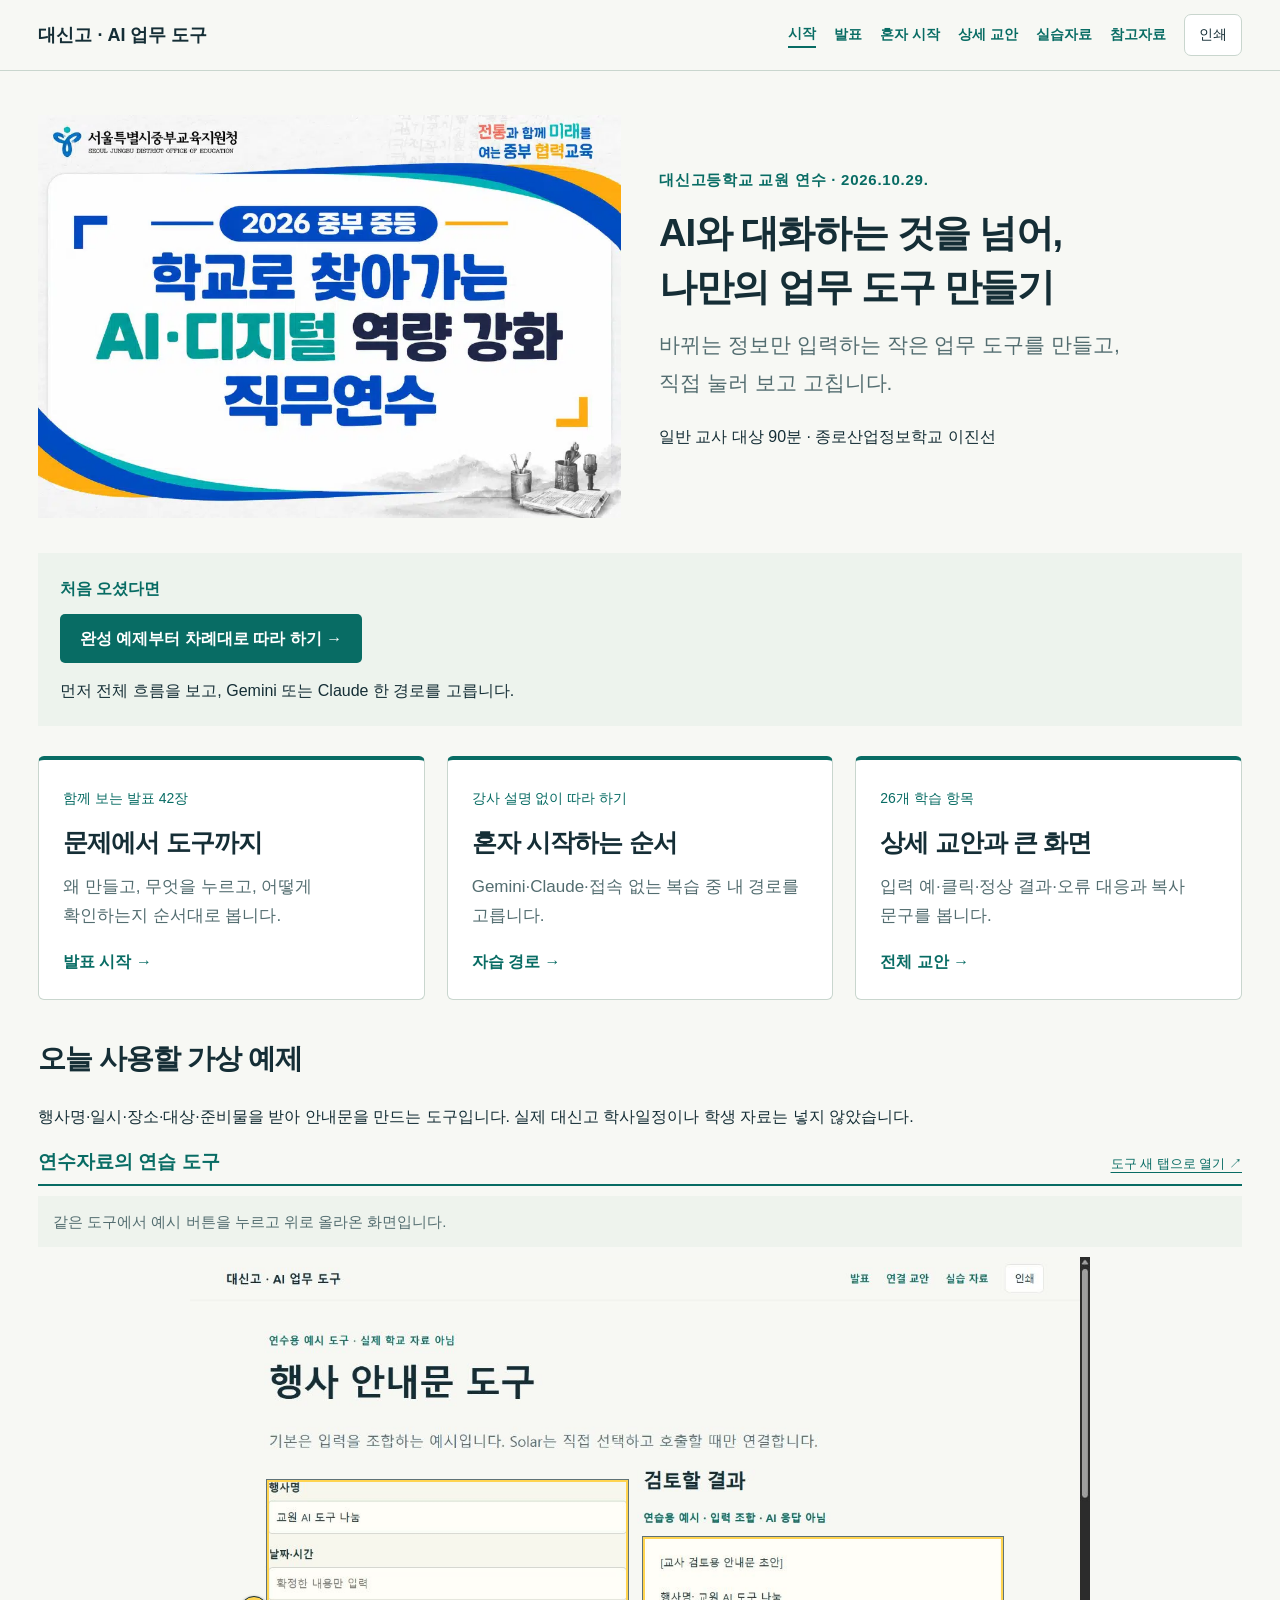
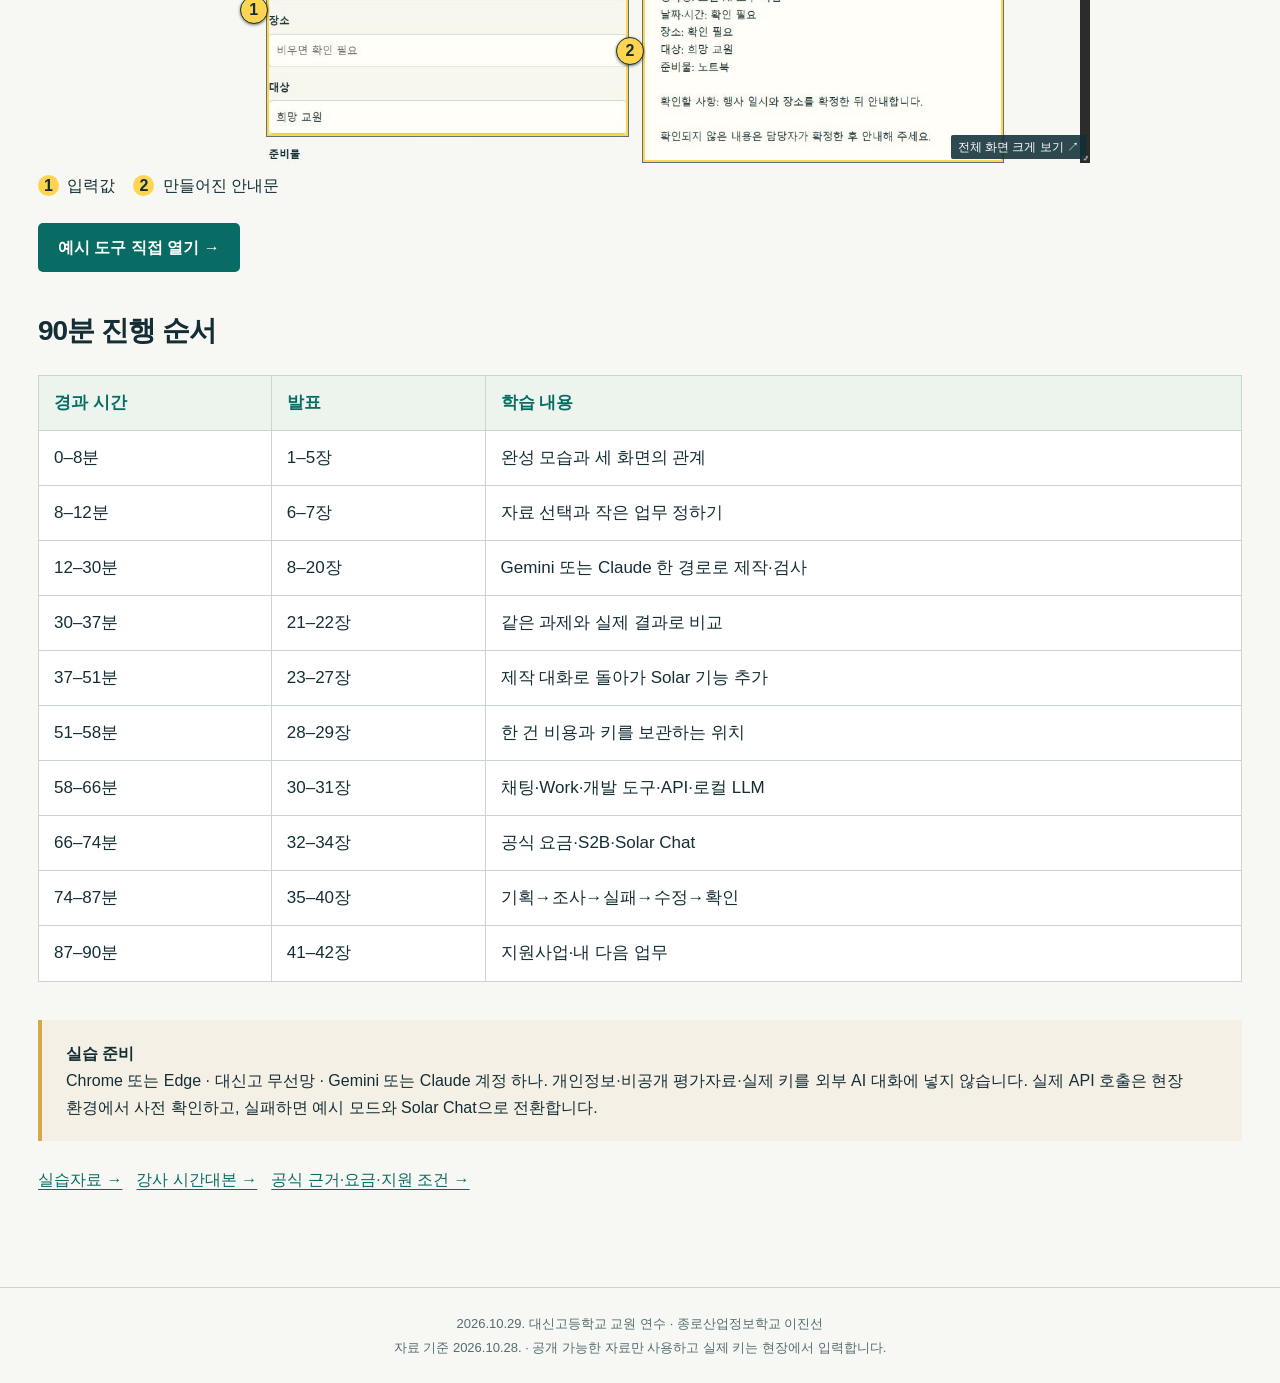
==== commit 5bd2606c: "Teach complete screen paths before controls in slides and independent study guide" ====
--- a/index.html
+++ b/index.html
@@ -1 +1 @@
-<!doctype html><html lang="ko"><head><meta charset="utf-8"><meta name="viewport" content="width=device-width,initial-scale=1"><title>시작 · 대신고 2026</title><link rel="icon" href="data:,"><link rel="stylesheet" href="assets/reference-style.css"><link rel="stylesheet" href="assets/course.css?v=course56-r2"></head><body ><a class="skip" href="#main">본문으로 이동</a><header class="site-header"><a class="brand" href="index.html">대신고 · AI 업무 도구</a><nav aria-label="주 메뉴"><a href="index.html" aria-current="page">시작</a><a href="slides.html">발표</a><a href="selfstudy.html">혼자 시작</a><a href="guide.html">상세 교안</a><a href="practice/index.html">실습자료</a><a href="resources.html">참고자료</a><button data-print>인쇄</button></nav></header><main class="page-shell" id="main"><section class="home-institution"><img src="assets/jungbu-cover.webp" alt="중부교육지원청 원본 연수 표지"><div><p class="eyebrow">대신고등학교 교원 연수 · 2026.10.29.</p><h1>AI와 대화하는 것을 넘어,<br>나만의 업무 도구 만들기</h1><p class="lead">바뀌는 정보만 입력하는 작은 업무 도구를 만들고,<br>직접 눌러 보고 고칩니다.</p><p>일반 교사 대상 90분 · 종로산업정보학교 이진선</p></div></section><div class="entry-grid"><a class="entry-link" href="slides.html"><small>함께 보는 발표 56장</small><h2>문제에서 도구까지</h2><p>왜 만들고, 무엇을 누르고, 어떻게 확인하는지 순서대로 봅니다.</p><strong>발표 시작 →</strong></a><a class="entry-link" href="selfstudy.html"><small>강사 설명 없이 따라 하기</small><h2>혼자 시작하는 순서</h2><p>Gemini·Claude·접속 없는 복습 중 내 경로를 고릅니다.</p><strong>자습 경로 →</strong></a><a class="entry-link" href="guide.html"><small>26개 학습 항목</small><h2>상세 교안과 큰 화면</h2><p>입력 예·클릭·정상 결과·오류 대응과 복사 문구를 봅니다.</p><strong>전체 교안 →</strong></a></div><section><h2>오늘 사용할 가상 예제</h2><p>행사명·일시·장소·대상·준비물을 받아 안내문을 만드는 도구입니다. 실제 대신고 학사일정이나 학생 자료는 넣지 않았습니다.</p><figure class="guide-picture"><div class="picture-pair"><div class="context-picture"><span>화면에서의 위치</span><button class="picture-button" data-picture data-detail="assets/lesson-images/app-result-detail.webp" data-context="assets/lesson-images/app-result-context.webp" data-picture-title="입력한 사실과 결과의 확인 필요 표시를 대조합니다." data-start-view="context"><img src="assets/lesson-images/app-result-context.webp" alt="입력한 사실과 결과의 확인 필요 표시를 대조합니다.의 전체 위치" loading="eager"><span class="picture-enlarge">전체 위치 보기 ↗</span></button></div><div class="detail-picture"><span>지금 볼 부분</span><button class="picture-button" data-picture data-detail="assets/lesson-images/app-result-detail.webp" data-context="assets/lesson-images/app-result-context.webp" data-picture-title="입력한 사실과 결과의 확인 필요 표시를 대조합니다." data-start-view="detail"><img src="assets/lesson-images/app-result-detail.webp" alt="입력한 사실과 결과의 확인 필요 표시를 대조합니다." loading="eager"><span class="picture-enlarge">조작 부분 확대 ↗</span></button></div></div><figcaption>입력한 사실과 결과의 확인 필요 표시를 대조합니다.</figcaption></figure><a class="button-link" href="practice/app.html">예시 도구 직접 열기 →</a></section><section><h2>90분 진행 순서</h2><div class="table-wrap"><table><thead><tr><th scope="col">경과 시간</th><th scope="col">발표</th><th scope="col">학습 내용</th></tr></thead><tbody><tr><td>0–8분</td><td>1–7장</td><td>왜 작은 업무 도구를 만드는가</td></tr><tr><td>8–12분</td><td>8–10장</td><td>자료와 완성 기준 정하기</td></tr><tr><td>12–30분</td><td>11–24장</td><td>Canvas 또는 Artifacts로 만들고 고치기</td></tr><tr><td>30–37분</td><td>25–28장</td><td>같은 업무로 무료·유료 판단하기</td></tr><tr><td>37–51분</td><td>29–36장</td><td>기존 앱에 자연어로 AI 기능 추가하기</td></tr><tr><td>51–58분</td><td>37–40장</td><td>한 건 비용과 체험 구조 이해하기</td></tr><tr><td>58–66분</td><td>41–44장</td><td>Chat·Work·코딩 도구·API·로컬 LLM</td></tr><tr><td>66–74분</td><td>45–48장</td><td>공식 요금·S2B·무료 Solar Chat</td></tr><tr><td>74–87분</td><td>49–54장</td><td>기획·조사·실패·수정에서 배우기</td></tr><tr><td>87–90분</td><td>55–56장</td><td>지원사업과 실습 결과 정리</td></tr></tbody></table></div></section><div class="soft-notice"><strong>실습 준비</strong><p>Chrome 또는 Edge · 대신고 무선망 · Gemini 또는 Claude 계정 하나. 개인정보·비공개 평가자료·실제 키를 외부 AI 대화에 넣지 않습니다. 실제 API 호출은 현장 환경에서 사전 확인하고, 실패하면 예시 모드와 Solar Chat으로 전환합니다.</p></div><div class="actions"><a href="practice/index.html">실습자료 →</a><a href="speaker-notes.html">강사 시간대본 →</a><a href="resources.html">공식 근거·요금·지원 조건 →</a></div></main><footer class="site-footer">2026.10.29. 대신고등학교 교원 연수 · 종로산업정보학교 이진선<br>자료 기준 2026.10.28. · 공개 가능한 자료만 사용하고 실제 키는 현장에서 입력합니다.</footer><dialog id="picture-viewer" aria-labelledby="picture-title"><div class="viewer-heading"><h2 id="picture-title">화면 확대</h2><button data-picture-close aria-label="확대 화면 닫기">닫기 ×</button></div><div class="viewer-controls"><div class="view-modes" role="group" aria-label="볼 범위"><button data-view-mode="detail" aria-pressed="true">조작 부분</button><button data-view-mode="context" aria-pressed="false">전체 위치</button></div><div class="zoom-controls"><button data-zoom-step="-1" aria-label="축소">−</button><label>배율 <input id="picture-scale" type="range" min="5" max="400" value="100" step="1"></label><output id="picture-percent">100%</output><button data-zoom-step="1" aria-label="확대">＋</button><button id="picture-fit">화면에 맞춤</button><button id="picture-original">원본 100%</button></div></div><div id="picture-scroll" tabindex="0" aria-label="확대 이미지. 스크롤하거나 끌어서 이동"><img id="picture-image" alt="" draggable="false"></div><p class="viewer-help">전체 위치와 조작 부분을 전환할 수 있습니다. 크게 확대한 뒤 스크롤하거나 끌어서 읽으세요. Esc로 닫습니다.</p></dialog><div id="toast" role="status" aria-live="polite"></div><script src="assets/course-app.js?v=course56-r2"></script></body></html>+<!doctype html><html lang="ko"><head><meta charset="utf-8"><meta name="viewport" content="width=device-width,initial-scale=1"><title>시작 · 대신고 2026</title><link rel="icon" href="data:,"><link rel="stylesheet" href="assets/reference-style.css"><link rel="stylesheet" href="assets/course.css?v=course42-map1"></head><body ><a class="skip" href="#main">본문으로 이동</a><header class="site-header"><a class="brand" href="index.html">대신고 · AI 업무 도구</a><nav aria-label="주 메뉴"><a href="index.html" aria-current="page">시작</a><a href="slides.html">발표</a><a href="selfstudy.html">혼자 시작</a><a href="guide.html">상세 교안</a><a href="practice/index.html">실습자료</a><a href="resources.html">참고자료</a><button data-print>인쇄</button></nav></header><main class="page-shell" id="main"><section class="home-institution"><img src="assets/jungbu-cover.webp" alt="중부교육지원청 원본 연수 표지"><div><p class="eyebrow">대신고등학교 교원 연수 · 2026.10.29.</p><h1>AI와 대화하는 것을 넘어,<br>나만의 업무 도구 만들기</h1><p class="lead">바뀌는 정보만 입력하는 작은 업무 도구를 만들고,<br>직접 눌러 보고 고칩니다.</p><p>일반 교사 대상 90분 · 종로산업정보학교 이진선</p></div></section><div class="home-start"><strong>처음 오셨다면</strong><a class="button-link" href="guide.html#g01">완성 예제부터 차례대로 따라 하기 →</a><p>먼저 전체 흐름을 보고, Gemini 또는 Claude 한 경로를 고릅니다.</p></div><div class="entry-grid"><a class="entry-link" href="slides.html"><small>함께 보는 발표 42장</small><h2>문제에서 도구까지</h2><p>왜 만들고, 무엇을 누르고, 어떻게 확인하는지 순서대로 봅니다.</p><strong>발표 시작 →</strong></a><a class="entry-link" href="selfstudy.html"><small>강사 설명 없이 따라 하기</small><h2>혼자 시작하는 순서</h2><p>Gemini·Claude·접속 없는 복습 중 내 경로를 고릅니다.</p><strong>자습 경로 →</strong></a><a class="entry-link" href="guide.html"><small>26개 학습 항목</small><h2>상세 교안과 큰 화면</h2><p>입력 예·클릭·정상 결과·오류 대응과 복사 문구를 봅니다.</p><strong>전체 교안 →</strong></a></div><section><h2>오늘 사용할 가상 예제</h2><p>행사명·일시·장소·대상·준비물을 받아 안내문을 만드는 도구입니다. 실제 대신고 학사일정이나 학생 자료는 넣지 않았습니다.</p><figure class="whole-picture guide-whole"><div class="screen-location"><strong>연수자료의 연습 도구</strong><a href="practice/app.html" target="_blank" rel="noopener">도구 새 탭으로 열기 ↗</a></div><p class="screen-arrival">같은 도구에서 예시 버튼을 누르고 위로 올라온 화면입니다.</p><div class="whole-viewport" style="--ratio:1.777632"><button class="whole-canvas" data-picture data-detail="assets/lesson-images/app-result-detail.webp" data-context="assets/whole-screens/app-result.webp" data-picture-title="연수자료의 연습 도구 · 입력한 사실과 결과의 확인 필요 표시를 대조합니다." data-start-view="context"><img src="assets/whole-screens/app-result.webp" alt="연수자료의 연습 도구 전체 화면. 입력한 사실과 결과의 확인 필요 표시를 대조합니다." loading="eager"><span class="screen-mark" style="left:8.512%;top:44.079%;width:40.192%;height:50.658%"><b>1</b></span><span class="screen-mark" style="left:50.333%;top:55.263%;width:39.970%;height:44.474%"><b>2</b></span><span class="whole-enlarge">전체 화면 크게 보기 ↗</span></button></div><div class="screen-legend"><span><b>1</b> 입력값</span><span><b>2</b> 만들어진 안내문</span></div></figure><a class="button-link" href="practice/app.html">예시 도구 직접 열기 →</a></section><section><h2>90분 진행 순서</h2><div class="table-wrap"><table><thead><tr><th scope="col">경과 시간</th><th scope="col">발표</th><th scope="col">학습 내용</th></tr></thead><tbody><tr><td>0–8분</td><td>1–5장</td><td>완성 모습과 세 화면의 관계</td></tr><tr><td>8–12분</td><td>6–7장</td><td>자료 선택과 작은 업무 정하기</td></tr><tr><td>12–30분</td><td>8–20장</td><td>Gemini 또는 Claude 한 경로로 제작·검사</td></tr><tr><td>30–37분</td><td>21–22장</td><td>같은 과제와 실제 결과로 비교</td></tr><tr><td>37–51분</td><td>23–27장</td><td>제작 대화로 돌아가 Solar 기능 추가</td></tr><tr><td>51–58분</td><td>28–29장</td><td>한 건 비용과 키를 보관하는 위치</td></tr><tr><td>58–66분</td><td>30–31장</td><td>채팅·Work·개발 도구·API·로컬 LLM</td></tr><tr><td>66–74분</td><td>32–34장</td><td>공식 요금·S2B·Solar Chat</td></tr><tr><td>74–87분</td><td>35–40장</td><td>기획→조사→실패→수정→확인</td></tr><tr><td>87–90분</td><td>41–42장</td><td>지원사업·내 다음 업무</td></tr></tbody></table></div></section><div class="soft-notice"><strong>실습 준비</strong><p>Chrome 또는 Edge · 대신고 무선망 · Gemini 또는 Claude 계정 하나. 개인정보·비공개 평가자료·실제 키를 외부 AI 대화에 넣지 않습니다. 실제 API 호출은 현장 환경에서 사전 확인하고, 실패하면 예시 모드와 Solar Chat으로 전환합니다.</p></div><div class="actions"><a href="practice/index.html">실습자료 →</a><a href="speaker-notes.html">강사 시간대본 →</a><a href="resources.html">공식 근거·요금·지원 조건 →</a></div></main><footer class="site-footer">2026.10.29. 대신고등학교 교원 연수 · 종로산업정보학교 이진선<br>자료 기준 2026.10.28. · 공개 가능한 자료만 사용하고 실제 키는 현장에서 입력합니다.</footer><dialog id="picture-viewer" aria-labelledby="picture-title"><div class="viewer-heading"><h2 id="picture-title">화면 확대</h2><button data-picture-close aria-label="확대 화면 닫기">닫기 ×</button></div><div class="viewer-controls"><div class="view-modes" role="group" aria-label="볼 범위"><button data-view-mode="context" aria-pressed="true">전체 화면</button><button data-view-mode="detail" aria-pressed="false">부분 확대(보조)</button></div><div class="zoom-controls"><button data-zoom-step="-1" aria-label="축소">−</button><label>배율 <input id="picture-scale" type="range" min="5" max="400" value="100" step="1"></label><output id="picture-percent">100%</output><button data-zoom-step="1" aria-label="확대">＋</button><button id="picture-fit">화면에 맞춤</button><button id="picture-original">원본 100%</button></div></div><div id="picture-scroll" tabindex="0" aria-label="확대 이미지. 스크롤하거나 끌어서 이동"><img id="picture-image" alt="" draggable="false"></div><p class="viewer-help">전체 위치와 조작 부분을 전환할 수 있습니다. 크게 확대한 뒤 스크롤하거나 끌어서 읽으세요. Esc로 닫습니다.</p></dialog><div id="toast" role="status" aria-live="polite"></div><script src="assets/course-app.js?v=course42-map1"></script></body></html>
--- a/assets/course.css
+++ b/assets/course.css
@@ -16,3 +16,15 @@
 .back-top{color:var(--teal)}#toast.show{opacity:1}
 
 #picture-image{margin:0 auto}
+/* Teach the whole screen before its controls. */
+.whole-picture{display:flex;flex-direction:column;width:100%;height:100%;min-height:0;margin:0;gap:7px}.screen-location{display:flex;justify-content:space-between;gap:12px;align-items:baseline;border-bottom:2px solid var(--teal);padding-bottom:5px;font-size:15px;flex:none}.screen-location strong{color:var(--teal)}.screen-location a{font-size:11px;overflow-wrap:anywhere}.screen-arrival{font-size:12px;line-height:1.55;color:var(--muted);margin:0;flex:none}.whole-viewport{container-type:size;flex:1;min-height:0;width:100%;display:flex;align-items:center;justify-content:center;background:#edf1ed;border:1px solid var(--line)}.whole-canvas{position:relative;display:block;padding:0;border:0;background:transparent;border-radius:0;min-height:0;width:min(100cqw,calc(100cqh * var(--ratio)));height:min(100cqh,calc(100cqw / var(--ratio)));cursor:zoom-in;flex:none}.whole-canvas img{width:100%;height:100%;display:block}.screen-mark{position:absolute;display:block;border:2px solid #ffd450;background:#ffd4500a;pointer-events:none;box-shadow:0 0 0 1px #132f38a8}.screen-mark b{position:absolute;left:-10px;top:-12px;background:#ffd450;color:#122f38;border:1px solid #132f38;border-radius:50%;width:24px;height:24px;line-height:22px;text-align:center;font-size:14px;font-weight:900;box-shadow:0 1px 3px #0008}.whole-enlarge{position:absolute;right:4px;bottom:4px;background:#102e36de;color:white;font-size:10px;padding:2px 7px;border-radius:2px}.screen-legend{display:flex;flex-wrap:wrap;gap:5px 16px;font-size:13px;line-height:1.6;flex:none}.screen-legend b{display:inline-block;background:#ffd450;border-radius:50%;color:#122f38;width:21px;height:21px;line-height:21px;text-align:center;margin-right:4px}.whole-picture figcaption{font-size:14px;line-height:1.8;margin:3px 0;color:var(--muted)}.whole-picture figcaption strong{color:var(--teal)}.screen-lesson .lesson-grid{grid-template-columns:minmax(0,.8fr) minmax(0,1.65fr);gap:25px}.screen-lesson .lesson-explanation>ol>li{font-size:clamp(17px,1.2vw,22px);line-height:1.65}.screen-lesson .lesson-action{font-size:16px}.request-copy{background:var(--teal);color:#fff;font-size:14px;padding:6px 13px;margin-top:12px;min-height:35px}.request-copy:hover{background:#064d48;color:white}.scene-gallery{display:flex;flex-direction:column;min-height:0;height:100%;width:100%;gap:8px}.gallery-controls{display:flex;gap:7px;flex:none;flex-wrap:wrap}.gallery-controls button{font-size:12px;min-height:30px;padding:3px 10px}.gallery-controls button[aria-pressed=true]{background:var(--teal);color:white}.gallery-panel{min-height:0;flex:1}.guide-whole{height:auto;gap:10px;margin:24px 0}.guide-whole .whole-viewport{container-type:normal;display:block;flex:none;border:0}.guide-whole .whole-canvas{width:100%;height:auto;aspect-ratio:var(--ratio)}.guide-whole .whole-canvas img{height:auto}.guide-whole .screen-arrival{font-size:15px;line-height:1.8;background:#eef3ed;padding:12px 15px}.guide-whole .screen-location{font-size:19px}.guide-whole .screen-location a{font-size:13px}.guide-whole .screen-legend{font-size:16px;gap:8px 18px}.guide-whole .whole-enlarge{font-size:12px}.guide-whole figcaption{font-size:16px}.guide-whole .screen-mark b{width:28px;height:28px;line-height:26px;font-size:16px}.guide-intro-map{margin:25px 0}.guide-intro-map .journey>p{font-size:16px}.guide-intro-map .concept-flow strong{font-size:21px}.guide-intro-map .concept-flow p{font-size:15px}.rail-hint{font-size:13px;color:var(--muted)}.guide-rail .chapter-link{display:flex;gap:10px;align-items:baseline;font-size:15px;padding:15px 0;border-bottom:1px solid var(--line)}.chapter-link b{color:var(--gold)}.route-rail{margin-top:22px;border-left:3px solid var(--gold);padding-left:14px}.next-learning{margin:28px 0;padding:20px;background:#eef3ed;border-left:4px solid var(--gold)}.next-learning h3{margin:0 0 15px}.next-learning small{display:block;font-size:13px;color:var(--muted)}.next-learning a{display:block;font-size:19px;font-weight:800;padding:8px 0;text-decoration:none}.journey{width:100%;background:var(--light);padding:22px}.journey>p{text-align:center;font-size:21px;color:var(--teal);font-weight:800;margin:18px 0 0}.screen-map{width:100%;display:grid;grid-template-columns:.8fr auto 1.2fr;gap:15px;align-items:center}.screen-map>section{align-self:stretch;border:1px solid var(--line);border-top:4px solid var(--teal);padding:22px 17px;background:white}.screen-map b{font-size:14px;color:var(--teal)}.screen-map h2{font-size:24px;line-height:1.5;margin:12px 0}.screen-map p{font-size:17px;line-height:1.8;margin:0}.map-tab{font-size:12px;color:var(--teal);max-width:70px;text-align:center}.map-result{margin-top:18px;background:var(--light);padding:14px;border-left:3px solid var(--gold)}.map-result strong{font-size:15px}.map-result p{font-size:15px;margin-top:10px}.path-choice{display:grid;grid-template-columns:1fr 1fr;gap:20px;width:100%}.path-choice section{background:white;border-top:4px solid var(--teal);padding:25px 20px}.path-choice h2{font-size:25px;margin:15px 0}.path-choice p{font-size:18px;line-height:1.8}.path-choice>p{grid-column:1/-1;text-align:center;background:var(--light);padding:14px;margin:0}.practice-check{padding:28px;border-top:4px solid var(--teal);background:white;width:100%}.practice-check h2{font-size:27px}.practice-check ol{font-size:23px;line-height:2.4;padding-left:30px}.practice-check p{font-size:18px;color:var(--teal)}
+@media(max-height:800px) and (min-width:901px){.screen-lesson .lesson-explanation>ol>li{font-size:17px;line-height:1.55;padding:9px 0}.screen-lesson .lesson-action{font-size:15px}.screen-arrival{font-size:11px}.screen-location{font-size:14px}.screen-legend{font-size:12px}.screen-map>section{padding:16px 12px}.screen-map h2{font-size:22px}.screen-map p{font-size:16px}}
+@media(max-width:900px){.screen-lesson .lesson-grid{display:flex}.whole-picture{height:auto;gap:9px}.whole-viewport{container-type:normal;flex:none;display:block}.whole-canvas{width:100%;height:auto;aspect-ratio:var(--ratio)}.whole-canvas img{height:auto}.screen-location{font-size:15px;flex-wrap:wrap;gap:3px}.screen-location a{font-size:12px}.screen-arrival{font-size:14px;line-height:1.8}.screen-legend{font-size:14px}.whole-enlarge{font-size:10px}.screen-mark b{width:21px;height:21px;line-height:19px;font-size:12px;left:-7px;top:-10px}.screen-mark{border-width:1px}.guide-whole .screen-location{font-size:17px}.guide-whole .screen-legend{font-size:14px}.guide-whole .screen-mark b{width:21px;height:21px;line-height:19px;font-size:12px}.guide-whole .screen-arrival{font-size:14px;padding:12px}.guide-whole .whole-enlarge{font-size:10px}.scene-gallery{height:auto}.gallery-panel{height:auto}.guide-rail{max-height:none;height:auto}.guide-rail nav{columns:auto;display:grid;grid-template-columns:1fr 1fr;gap:0 18px}.guide-rail .chapter-link{font-size:13px;padding:9px 0}.route-rail{display:flex;gap:20px;margin-top:14px}.guide-main>.lead{font-size:19px}.screen-map{grid-template-columns:1fr;gap:12px}.map-tab{max-width:none;font-size:14px}.screen-map h2{font-size:24px}.screen-map>section{padding:18px}.path-choice{grid-template-columns:1fr}.path-choice>p{grid-column:auto}.journey{padding:17px}.journey .concept-flow{display:grid;grid-template-columns:1fr}.journey .flow-arrow{display:none}.journey>p{font-size:18px}.guide-intro-map .concept-flow>div{padding:12px}.next-learning a{font-size:17px}.practice-check{padding:22px}.practice-check ol{font-size:20px;line-height:2.1}}
+@media print{.screen-location a,.whole-enlarge,.request-copy,.next-learning,.gallery-controls{display:none!important}.whole-picture{min-height:0;gap:5px}.whole-viewport{flex:1;container-type:size;display:flex;border:0}.whole-canvas{display:block!important;width:min(100cqw,calc(100cqh * var(--ratio)));height:min(100cqh,calc(100cqw / var(--ratio)))}.whole-canvas img{height:100%;width:100%}.screen-location{font-size:10pt}.screen-arrival{font-size:8pt;line-height:1.6}.screen-legend{font-size:8pt}.screen-mark b{width:18px;height:18px;line-height:16px;font-size:11px;left:-7px;top:-8px}.screen-mark{border-width:1px}.screen-legend b{font-size:8pt;width:16px;height:16px;line-height:16px}.screen-lesson .lesson-grid{grid-template-columns:.8fr 1.65fr}.screen-lesson .lesson-explanation>ol>li{font-size:10pt}.screen-lesson .lesson-action{font-size:9pt}.guide-whole{height:auto;break-inside:avoid;margin:14px 0}.guide-whole .whole-viewport{container-type:normal;display:block;flex:none}.guide-whole .whole-canvas{width:100%;height:auto}.guide-whole .whole-canvas img{height:auto}.guide-whole .screen-location{font-size:10pt}.guide-whole .screen-arrival,.guide-whole figcaption{font-size:9pt;padding:6px}.guide-whole .screen-legend{font-size:9pt}.guide-whole .screen-mark b{width:18px;height:18px;line-height:16px;font-size:11px}.screen-map{display:grid;grid-template-columns:.8fr auto 1.2fr;break-inside:avoid}.screen-map h2{font-size:15pt}.screen-map p{font-size:10pt}.journey{padding:12px}.journey>p{font-size:12pt}.path-choice{grid-template-columns:1fr 1fr}.path-choice h2{font-size:15pt}.path-choice p{font-size:11pt}.practice-check ol{font-size:14pt}.scene-gallery{height:100%}}
+
+.screen-mark b{left:-29px;top:calc(50% - 12px)}@media(max-width:900px){.screen-mark b,.guide-whole .screen-mark b{left:-23px;top:calc(50% - 10px)}}@media print{.screen-mark b,.guide-whole .screen-mark b{left:-21px;top:calc(50% - 9px)}}
+
+.guide-tools{position:static}.guide-section,.study-step{scroll-margin-top:24px}.guide-whole .whole-viewport{max-width:900px;margin:0 auto}.action-instructions>strong{display:block;color:var(--teal);font-size:15px;margin-top:20px}.action-instructions .action-list{margin-top:7px}.guide-whole{margin-top:16px}.home-start{background:var(--light);padding:22px;margin:25px 0}.home-start>strong{display:block;color:var(--teal);margin-bottom:12px}.home-start>p{margin:14px 0 0}.start-sequence ol{font-size:22px;line-height:2.4;padding-left:30px}.start-sequence li{padding:12px 0;border-bottom:1px solid var(--line)}@media(max-width:900px){.start-sequence ol{font-size:18px;line-height:1.9}.guide-section,.study-step{scroll-margin-top:18px}}@media print{.guide-tools,.action-instructions>strong{display:none}.guide-whole .whole-viewport{max-width:none}.start-sequence ol{font-size:12pt;line-height:1.8}}
+
+html{scroll-behavior:auto}
+@media print{.print-slide .lesson-grid{display:grid!important;grid-template-columns:1fr 1.2fr;flex:1;min-height:0}.print-slide .screen-lesson .lesson-grid{grid-template-columns:.8fr 1.65fr}.print-slide .lesson-visual{display:flex;min-height:0;height:100%}.print-slide .whole-picture{height:100%}.print-slide .whole-viewport{min-height:55mm}.print-slide .scene-gallery{display:grid;grid-template-columns:1fr 1fr;grid-auto-rows:minmax(0,1fr);gap:8px}.print-slide .gallery-controls{display:none!important}.print-slide .gallery-panel[hidden]{display:block!important}.print-slide .gallery-panel .whole-viewport{min-height:25mm}.print-slide .gallery-panel .screen-arrival{display:none}.print-slide .gallery-panel .screen-legend{font-size:6pt}}
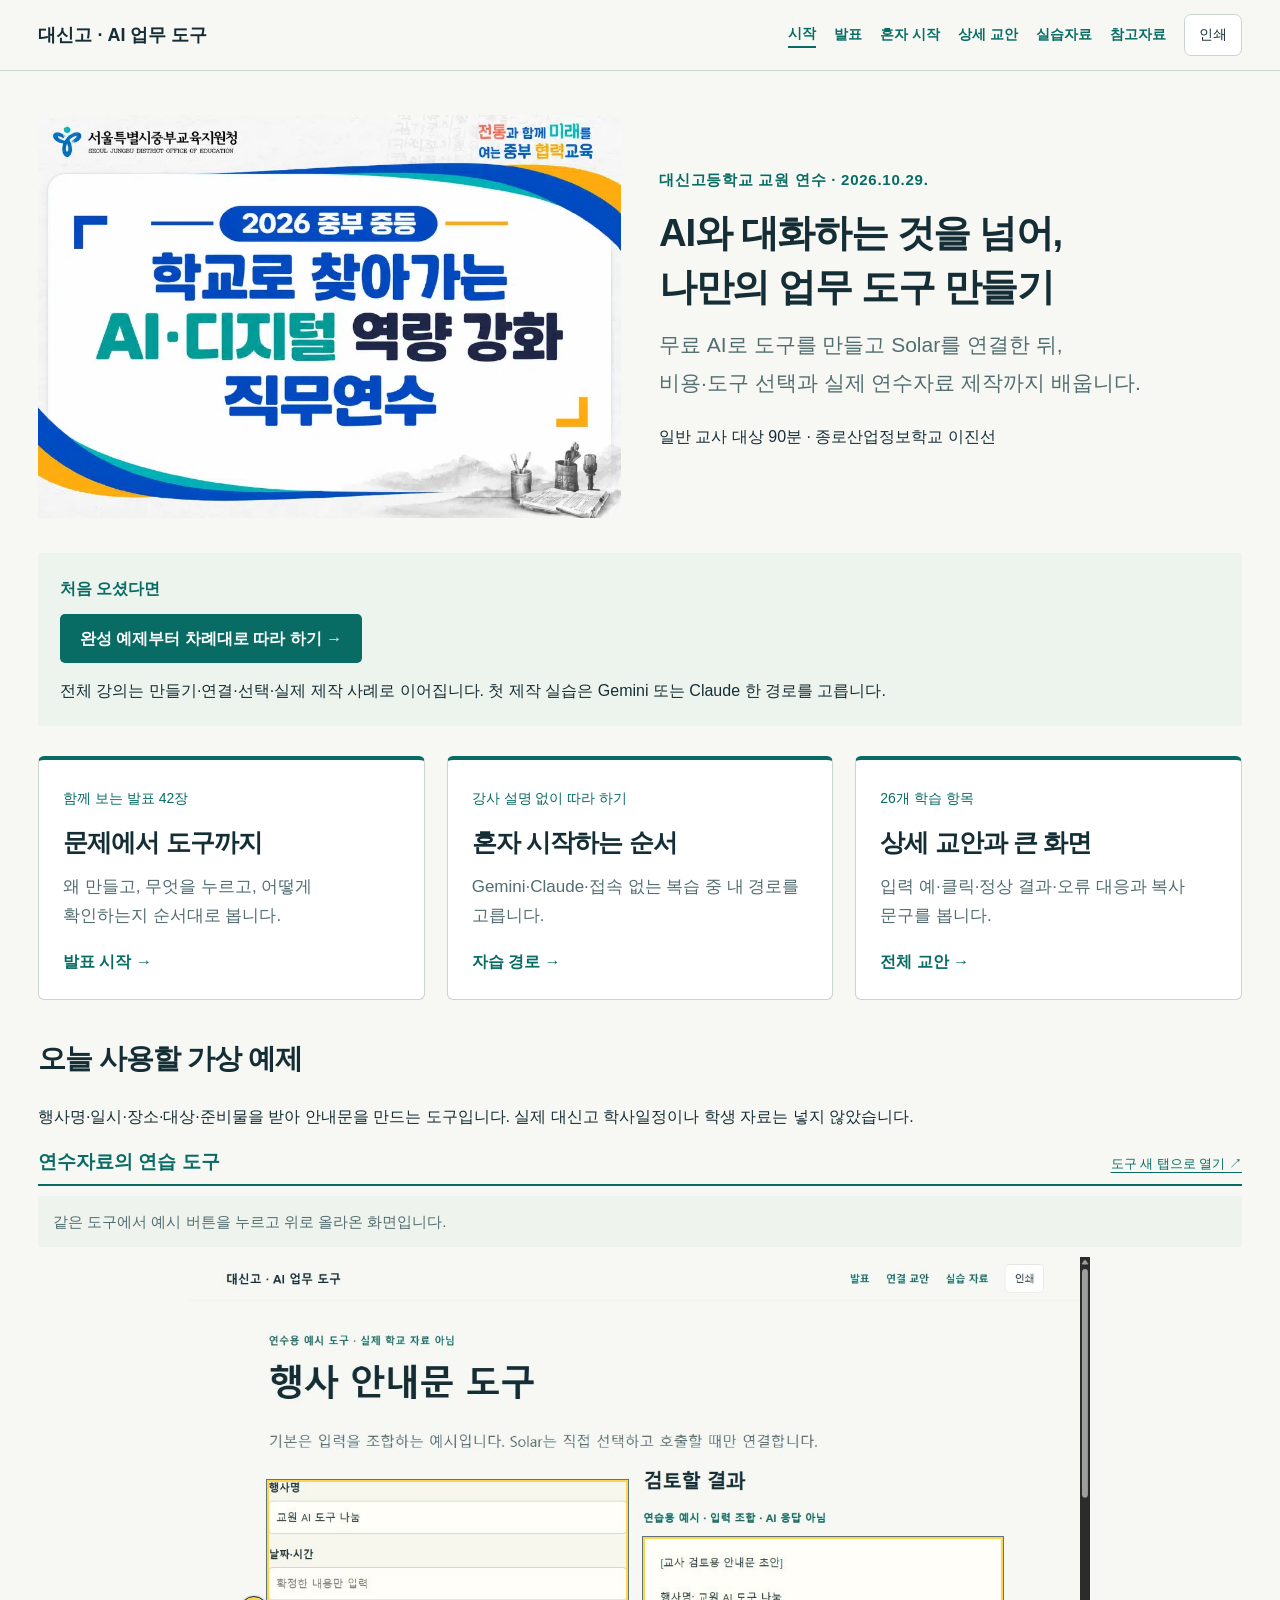
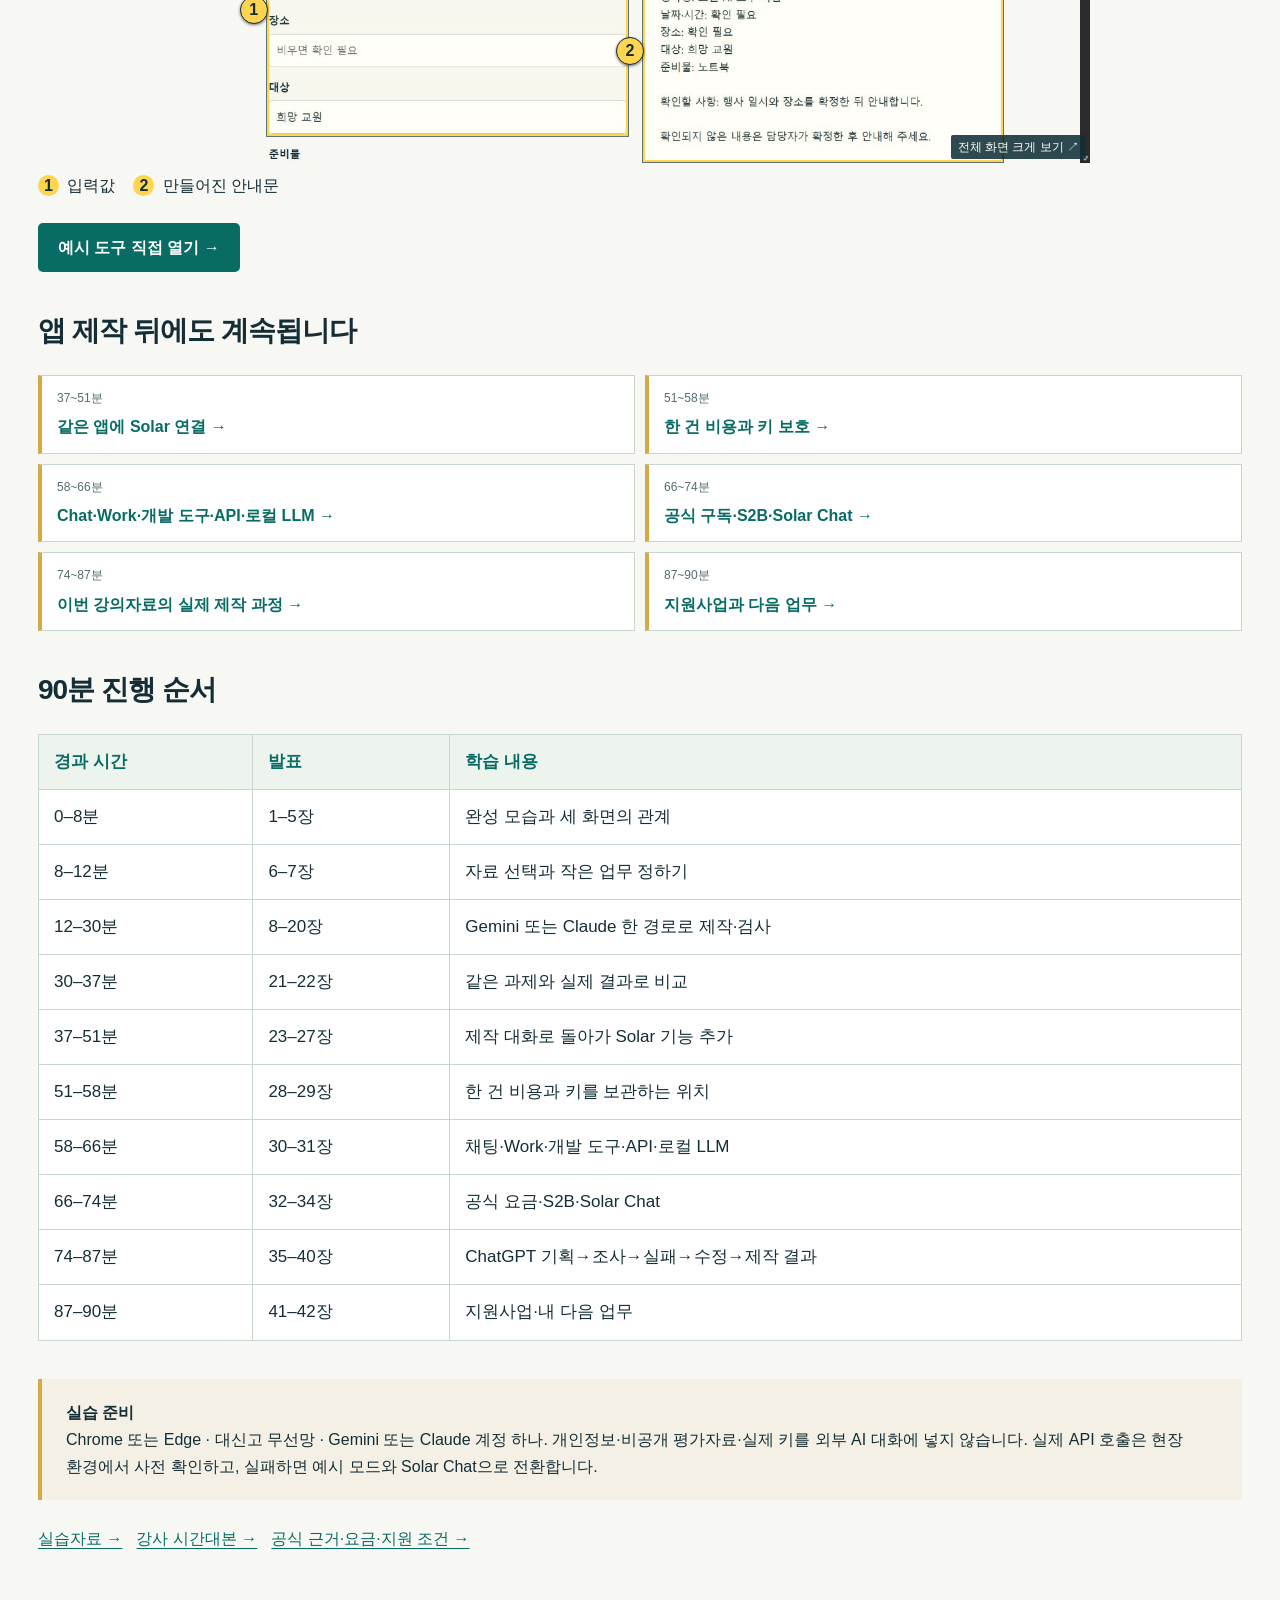
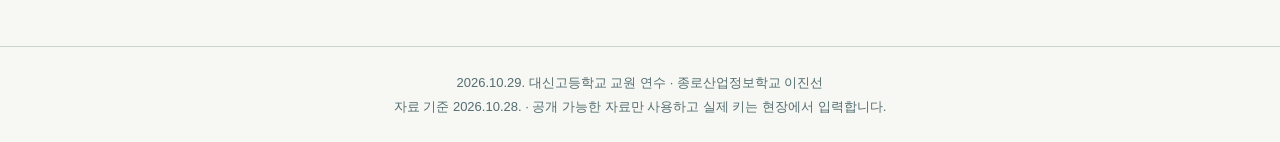
==== commit f1518354: "Restore the full course after app practice and the actual lecture production case" ====
--- a/index.html
+++ b/index.html
@@ -1 +1 @@
-<!doctype html><html lang="ko"><head><meta charset="utf-8"><meta name="viewport" content="width=device-width,initial-scale=1"><title>시작 · 대신고 2026</title><link rel="icon" href="data:,"><link rel="stylesheet" href="assets/reference-style.css"><link rel="stylesheet" href="assets/course.css?v=course42-map1"></head><body ><a class="skip" href="#main">본문으로 이동</a><header class="site-header"><a class="brand" href="index.html">대신고 · AI 업무 도구</a><nav aria-label="주 메뉴"><a href="index.html" aria-current="page">시작</a><a href="slides.html">발표</a><a href="selfstudy.html">혼자 시작</a><a href="guide.html">상세 교안</a><a href="practice/index.html">실습자료</a><a href="resources.html">참고자료</a><button data-print>인쇄</button></nav></header><main class="page-shell" id="main"><section class="home-institution"><img src="assets/jungbu-cover.webp" alt="중부교육지원청 원본 연수 표지"><div><p class="eyebrow">대신고등학교 교원 연수 · 2026.10.29.</p><h1>AI와 대화하는 것을 넘어,<br>나만의 업무 도구 만들기</h1><p class="lead">바뀌는 정보만 입력하는 작은 업무 도구를 만들고,<br>직접 눌러 보고 고칩니다.</p><p>일반 교사 대상 90분 · 종로산업정보학교 이진선</p></div></section><div class="home-start"><strong>처음 오셨다면</strong><a class="button-link" href="guide.html#g01">완성 예제부터 차례대로 따라 하기 →</a><p>먼저 전체 흐름을 보고, Gemini 또는 Claude 한 경로를 고릅니다.</p></div><div class="entry-grid"><a class="entry-link" href="slides.html"><small>함께 보는 발표 42장</small><h2>문제에서 도구까지</h2><p>왜 만들고, 무엇을 누르고, 어떻게 확인하는지 순서대로 봅니다.</p><strong>발표 시작 →</strong></a><a class="entry-link" href="selfstudy.html"><small>강사 설명 없이 따라 하기</small><h2>혼자 시작하는 순서</h2><p>Gemini·Claude·접속 없는 복습 중 내 경로를 고릅니다.</p><strong>자습 경로 →</strong></a><a class="entry-link" href="guide.html"><small>26개 학습 항목</small><h2>상세 교안과 큰 화면</h2><p>입력 예·클릭·정상 결과·오류 대응과 복사 문구를 봅니다.</p><strong>전체 교안 →</strong></a></div><section><h2>오늘 사용할 가상 예제</h2><p>행사명·일시·장소·대상·준비물을 받아 안내문을 만드는 도구입니다. 실제 대신고 학사일정이나 학생 자료는 넣지 않았습니다.</p><figure class="whole-picture guide-whole"><div class="screen-location"><strong>연수자료의 연습 도구</strong><a href="practice/app.html" target="_blank" rel="noopener">도구 새 탭으로 열기 ↗</a></div><p class="screen-arrival">같은 도구에서 예시 버튼을 누르고 위로 올라온 화면입니다.</p><div class="whole-viewport" style="--ratio:1.777632"><button class="whole-canvas" data-picture data-detail="assets/lesson-images/app-result-detail.webp" data-context="assets/whole-screens/app-result.webp" data-picture-title="연수자료의 연습 도구 · 입력한 사실과 결과의 확인 필요 표시를 대조합니다." data-start-view="context"><img src="assets/whole-screens/app-result.webp" alt="연수자료의 연습 도구 전체 화면. 입력한 사실과 결과의 확인 필요 표시를 대조합니다." loading="eager"><span class="screen-mark" style="left:8.512%;top:44.079%;width:40.192%;height:50.658%"><b>1</b></span><span class="screen-mark" style="left:50.333%;top:55.263%;width:39.970%;height:44.474%"><b>2</b></span><span class="whole-enlarge">전체 화면 크게 보기 ↗</span></button></div><div class="screen-legend"><span><b>1</b> 입력값</span><span><b>2</b> 만들어진 안내문</span></div></figure><a class="button-link" href="practice/app.html">예시 도구 직접 열기 →</a></section><section><h2>90분 진행 순서</h2><div class="table-wrap"><table><thead><tr><th scope="col">경과 시간</th><th scope="col">발표</th><th scope="col">학습 내용</th></tr></thead><tbody><tr><td>0–8분</td><td>1–5장</td><td>완성 모습과 세 화면의 관계</td></tr><tr><td>8–12분</td><td>6–7장</td><td>자료 선택과 작은 업무 정하기</td></tr><tr><td>12–30분</td><td>8–20장</td><td>Gemini 또는 Claude 한 경로로 제작·검사</td></tr><tr><td>30–37분</td><td>21–22장</td><td>같은 과제와 실제 결과로 비교</td></tr><tr><td>37–51분</td><td>23–27장</td><td>제작 대화로 돌아가 Solar 기능 추가</td></tr><tr><td>51–58분</td><td>28–29장</td><td>한 건 비용과 키를 보관하는 위치</td></tr><tr><td>58–66분</td><td>30–31장</td><td>채팅·Work·개발 도구·API·로컬 LLM</td></tr><tr><td>66–74분</td><td>32–34장</td><td>공식 요금·S2B·Solar Chat</td></tr><tr><td>74–87분</td><td>35–40장</td><td>기획→조사→실패→수정→확인</td></tr><tr><td>87–90분</td><td>41–42장</td><td>지원사업·내 다음 업무</td></tr></tbody></table></div></section><div class="soft-notice"><strong>실습 준비</strong><p>Chrome 또는 Edge · 대신고 무선망 · Gemini 또는 Claude 계정 하나. 개인정보·비공개 평가자료·실제 키를 외부 AI 대화에 넣지 않습니다. 실제 API 호출은 현장 환경에서 사전 확인하고, 실패하면 예시 모드와 Solar Chat으로 전환합니다.</p></div><div class="actions"><a href="practice/index.html">실습자료 →</a><a href="speaker-notes.html">강사 시간대본 →</a><a href="resources.html">공식 근거·요금·지원 조건 →</a></div></main><footer class="site-footer">2026.10.29. 대신고등학교 교원 연수 · 종로산업정보학교 이진선<br>자료 기준 2026.10.28. · 공개 가능한 자료만 사용하고 실제 키는 현장에서 입력합니다.</footer><dialog id="picture-viewer" aria-labelledby="picture-title"><div class="viewer-heading"><h2 id="picture-title">화면 확대</h2><button data-picture-close aria-label="확대 화면 닫기">닫기 ×</button></div><div class="viewer-controls"><div class="view-modes" role="group" aria-label="볼 범위"><button data-view-mode="context" aria-pressed="true">전체 화면</button><button data-view-mode="detail" aria-pressed="false">부분 확대(보조)</button></div><div class="zoom-controls"><button data-zoom-step="-1" aria-label="축소">−</button><label>배율 <input id="picture-scale" type="range" min="5" max="400" value="100" step="1"></label><output id="picture-percent">100%</output><button data-zoom-step="1" aria-label="확대">＋</button><button id="picture-fit">화면에 맞춤</button><button id="picture-original">원본 100%</button></div></div><div id="picture-scroll" tabindex="0" aria-label="확대 이미지. 스크롤하거나 끌어서 이동"><img id="picture-image" alt="" draggable="false"></div><p class="viewer-help">전체 위치와 조작 부분을 전환할 수 있습니다. 크게 확대한 뒤 스크롤하거나 끌어서 읽으세요. Esc로 닫습니다.</p></dialog><div id="toast" role="status" aria-live="polite"></div><script src="assets/course-app.js?v=course42-map1"></script></body></html>+<!doctype html><html lang="ko"><head><meta charset="utf-8"><meta name="viewport" content="width=device-width,initial-scale=1"><title>시작 · 대신고 2026</title><link rel="icon" href="data:,"><link rel="stylesheet" href="assets/reference-style.css"><link rel="stylesheet" href="assets/course.css?v=course42-full2"></head><body ><a class="skip" href="#main">본문으로 이동</a><header class="site-header"><a class="brand" href="index.html">대신고 · AI 업무 도구</a><nav aria-label="주 메뉴"><a href="index.html" aria-current="page">시작</a><a href="slides.html">발표</a><a href="selfstudy.html">혼자 시작</a><a href="guide.html">상세 교안</a><a href="practice/index.html">실습자료</a><a href="resources.html">참고자료</a><button data-print>인쇄</button></nav></header><main class="page-shell" id="main"><section class="home-institution"><img src="assets/jungbu-cover.webp" alt="중부교육지원청 원본 연수 표지"><div><p class="eyebrow">대신고등학교 교원 연수 · 2026.10.29.</p><h1>AI와 대화하는 것을 넘어,<br>나만의 업무 도구 만들기</h1><p class="lead">무료 AI로 도구를 만들고 Solar를 연결한 뒤,<br>비용·도구 선택과 실제 연수자료 제작까지 배웁니다.</p><p>일반 교사 대상 90분 · 종로산업정보학교 이진선</p></div></section><div class="home-start"><strong>처음 오셨다면</strong><a class="button-link" href="guide.html#g01">완성 예제부터 차례대로 따라 하기 →</a><p>전체 강의는 만들기·연결·선택·실제 제작 사례로 이어집니다. 첫 제작 실습은 Gemini 또는 Claude 한 경로를 고릅니다.</p></div><div class="entry-grid"><a class="entry-link" href="slides.html"><small>함께 보는 발표 42장</small><h2>문제에서 도구까지</h2><p>왜 만들고, 무엇을 누르고, 어떻게 확인하는지 순서대로 봅니다.</p><strong>발표 시작 →</strong></a><a class="entry-link" href="selfstudy.html"><small>강사 설명 없이 따라 하기</small><h2>혼자 시작하는 순서</h2><p>Gemini·Claude·접속 없는 복습 중 내 경로를 고릅니다.</p><strong>자습 경로 →</strong></a><a class="entry-link" href="guide.html"><small>26개 학습 항목</small><h2>상세 교안과 큰 화면</h2><p>입력 예·클릭·정상 결과·오류 대응과 복사 문구를 봅니다.</p><strong>전체 교안 →</strong></a></div><section><h2>오늘 사용할 가상 예제</h2><p>행사명·일시·장소·대상·준비물을 받아 안내문을 만드는 도구입니다. 실제 대신고 학사일정이나 학생 자료는 넣지 않았습니다.</p><figure class="whole-picture guide-whole"><div class="screen-location"><strong>연수자료의 연습 도구</strong><a href="practice/app.html" target="_blank" rel="noopener">도구 새 탭으로 열기 ↗</a></div><p class="screen-arrival">같은 도구에서 예시 버튼을 누르고 위로 올라온 화면입니다.</p><div class="whole-viewport" style="--ratio:1.777632"><button class="whole-canvas" data-picture data-detail="assets/lesson-images/app-result-detail.webp" data-context="assets/whole-screens/app-result.webp" data-picture-title="연수자료의 연습 도구 · 입력한 사실과 결과의 확인 필요 표시를 대조합니다." data-start-view="context"><img src="assets/whole-screens/app-result.webp" alt="연수자료의 연습 도구 전체 화면. 입력한 사실과 결과의 확인 필요 표시를 대조합니다." loading="eager"><span class="screen-mark" style="left:8.512%;top:44.079%;width:40.192%;height:50.658%"><b>1</b></span><span class="screen-mark" style="left:50.333%;top:55.263%;width:39.970%;height:44.474%"><b>2</b></span><span class="whole-enlarge">전체 화면 크게 보기 ↗</span></button></div><div class="screen-legend"><span><b>1</b> 입력값</span><span><b>2</b> 만들어진 안내문</span></div></figure><a class="button-link" href="practice/app.html">예시 도구 직접 열기 →</a></section><section><h2>앱 제작 뒤에도 계속됩니다</h2><nav class="scope-links" aria-label="앱 제작 뒤 이어지는 강의"><a href="slides.html#23"><small>37~51분</small><strong>같은 앱에 Solar 연결 →</strong></a><a href="slides.html#28"><small>51~58분</small><strong>한 건 비용과 키 보호 →</strong></a><a href="slides.html#30"><small>58~66분</small><strong>Chat·Work·개발 도구·API·로컬 LLM →</strong></a><a href="slides.html#32"><small>66~74분</small><strong>공식 구독·S2B·Solar Chat →</strong></a><a href="slides.html#35"><small>74~87분</small><strong>이번 강의자료의 실제 제작 과정 →</strong></a><a href="slides.html#41"><small>87~90분</small><strong>지원사업과 다음 업무 →</strong></a></nav></section><section><h2>90분 진행 순서</h2><div class="table-wrap"><table><thead><tr><th scope="col">경과 시간</th><th scope="col">발표</th><th scope="col">학습 내용</th></tr></thead><tbody><tr><td>0–8분</td><td>1–5장</td><td>완성 모습과 세 화면의 관계</td></tr><tr><td>8–12분</td><td>6–7장</td><td>자료 선택과 작은 업무 정하기</td></tr><tr><td>12–30분</td><td>8–20장</td><td>Gemini 또는 Claude 한 경로로 제작·검사</td></tr><tr><td>30–37분</td><td>21–22장</td><td>같은 과제와 실제 결과로 비교</td></tr><tr><td>37–51분</td><td>23–27장</td><td>제작 대화로 돌아가 Solar 기능 추가</td></tr><tr><td>51–58분</td><td>28–29장</td><td>한 건 비용과 키를 보관하는 위치</td></tr><tr><td>58–66분</td><td>30–31장</td><td>채팅·Work·개발 도구·API·로컬 LLM</td></tr><tr><td>66–74분</td><td>32–34장</td><td>공식 요금·S2B·Solar Chat</td></tr><tr><td>74–87분</td><td>35–40장</td><td>ChatGPT 기획→조사→실패→수정→제작 결과</td></tr><tr><td>87–90분</td><td>41–42장</td><td>지원사업·내 다음 업무</td></tr></tbody></table></div></section><div class="soft-notice"><strong>실습 준비</strong><p>Chrome 또는 Edge · 대신고 무선망 · Gemini 또는 Claude 계정 하나. 개인정보·비공개 평가자료·실제 키를 외부 AI 대화에 넣지 않습니다. 실제 API 호출은 현장 환경에서 사전 확인하고, 실패하면 예시 모드와 Solar Chat으로 전환합니다.</p></div><div class="actions"><a href="practice/index.html">실습자료 →</a><a href="speaker-notes.html">강사 시간대본 →</a><a href="resources.html">공식 근거·요금·지원 조건 →</a></div></main><footer class="site-footer">2026.10.29. 대신고등학교 교원 연수 · 종로산업정보학교 이진선<br>자료 기준 2026.10.28. · 공개 가능한 자료만 사용하고 실제 키는 현장에서 입력합니다.</footer><dialog id="picture-viewer" aria-labelledby="picture-title"><div class="viewer-heading"><h2 id="picture-title">화면 확대</h2><button data-picture-close aria-label="확대 화면 닫기">닫기 ×</button></div><div class="viewer-controls"><div class="view-modes" role="group" aria-label="볼 범위"><button data-view-mode="context" aria-pressed="true">전체 화면</button><button data-view-mode="detail" aria-pressed="false">부분 확대(보조)</button></div><div class="zoom-controls"><button data-zoom-step="-1" aria-label="축소">−</button><label>배율 <input id="picture-scale" type="range" min="5" max="400" value="100" step="1"></label><output id="picture-percent">100%</output><button data-zoom-step="1" aria-label="확대">＋</button><button id="picture-fit">화면에 맞춤</button><button id="picture-original">원본 100%</button></div></div><div id="picture-scroll" tabindex="0" aria-label="확대 이미지. 스크롤하거나 끌어서 이동"><img id="picture-image" alt="" draggable="false"></div><p class="viewer-help">전체 위치와 조작 부분을 전환할 수 있습니다. 크게 확대한 뒤 스크롤하거나 끌어서 읽으세요. Esc로 닫습니다.</p></dialog><div id="toast" role="status" aria-live="polite"></div><script src="assets/course-app.js?v=course42-full2"></script></body></html>
--- a/assets/course.css
+++ b/assets/course.css
@@ -27,4 +27,8 @@
 .guide-tools{position:static}.guide-section,.study-step{scroll-margin-top:24px}.guide-whole .whole-viewport{max-width:900px;margin:0 auto}.action-instructions>strong{display:block;color:var(--teal);font-size:15px;margin-top:20px}.action-instructions .action-list{margin-top:7px}.guide-whole{margin-top:16px}.home-start{background:var(--light);padding:22px;margin:25px 0}.home-start>strong{display:block;color:var(--teal);margin-bottom:12px}.home-start>p{margin:14px 0 0}.start-sequence ol{font-size:22px;line-height:2.4;padding-left:30px}.start-sequence li{padding:12px 0;border-bottom:1px solid var(--line)}@media(max-width:900px){.start-sequence ol{font-size:18px;line-height:1.9}.guide-section,.study-step{scroll-margin-top:18px}}@media print{.guide-tools,.action-instructions>strong{display:none}.guide-whole .whole-viewport{max-width:none}.start-sequence ol{font-size:12pt;line-height:1.8}}
 
 html{scroll-behavior:auto}
+.scope-map{display:grid;grid-template-columns:1fr 1fr;gap:14px;width:100%;align-content:center}.scope-map section{background:white;border-top:4px solid var(--teal);padding:18px}.scope-map small{color:var(--teal);font-size:13px;font-weight:700}.scope-map h2{font-size:23px;line-height:1.4;margin:12px 0}.scope-map p{font-size:16px;line-height:1.7;margin:0}.scope-links{display:grid;grid-template-columns:1fr 1fr;gap:10px;margin:20px 0}.scope-links a{border:1px solid var(--line);border-left:4px solid var(--gold);padding:12px 15px;text-decoration:none;background:#fff}.scope-links small{display:block;color:var(--muted);font-size:12px;margin-bottom:5px}.scope-links strong{font-size:16px;line-height:1.6;color:var(--teal)}.unit-jumps{grid-column:1/-1;display:grid;grid-template-columns:1fr 1fr;gap:8px;padding:0 0 20px;border-bottom:2px solid var(--teal)}#overview-list .unit-jumps a{background:#eaf1ea;border-left:4px solid var(--gold)}.unit-jumps strong{font-size:15px}.unit-jumps small{margin:0 0 5px!important}.role-table{width:100%}.role-table table{width:100%;border-collapse:collapse;font-size:18px}.role-table th,.role-table td{padding:12px;border-bottom:1px solid var(--line);text-align:left}.role-table th{background:#e9f0e8}.role-table p{font-size:15px;color:var(--teal);line-height:1.7}.work-brief{display:grid;gap:13px;width:100%;align-content:center}.work-brief section{padding:16px 20px;border-left:4px solid var(--gold);background:white}.work-brief small{font-size:13px;color:var(--teal)}.work-brief h2{font-size:22px;line-height:1.4;margin:7px 0}.work-brief p{font-size:16px;line-height:1.7;margin:0}.guide-main .scope-map{margin:18px 0 28px}.guide-main .scope-map h2{font-size:23px}.guide-main .scope-map p{font-size:16px}
+@media(max-height:800px) and (min-width:901px){.work-brief{gap:10px}.work-brief section{padding:11px 15px}.work-brief h2{font-size:20px;margin:5px 0}.work-brief p{font-size:14px;line-height:1.55}.work-lesson .lesson-explanation>ol>li{font-size:18px;line-height:1.6;padding:9px 0}.work-lesson .lesson-action{font-size:15px}}
+@media(max-width:900px){.scope-map,.scope-links,.unit-jumps{grid-template-columns:1fr}.scope-map h2{font-size:24px}.scope-map p{font-size:17px}.scope-links strong{font-size:16px}.role-table table{font-size:15px}.role-table th,.role-table td{padding:9px}.work-brief h2{font-size:23px}}
+@media print{.scope-links,.unit-jumps{display:none}.scope-map{grid-template-columns:1fr 1fr;gap:10px}.scope-map section{padding:13px}.scope-map h2{font-size:15pt}.scope-map p{font-size:10pt}.scope-map small{font-size:8pt}.role-table table{font-size:10pt}.role-table th,.role-table td{padding:7px}.work-brief h2{font-size:14pt}.work-brief p{font-size:10pt}.work-brief small{font-size:8pt}}
 @media print{.print-slide .lesson-grid{display:grid!important;grid-template-columns:1fr 1.2fr;flex:1;min-height:0}.print-slide .screen-lesson .lesson-grid{grid-template-columns:.8fr 1.65fr}.print-slide .lesson-visual{display:flex;min-height:0;height:100%}.print-slide .whole-picture{height:100%}.print-slide .whole-viewport{min-height:55mm}.print-slide .scene-gallery{display:grid;grid-template-columns:1fr 1fr;grid-auto-rows:minmax(0,1fr);gap:8px}.print-slide .gallery-controls{display:none!important}.print-slide .gallery-panel[hidden]{display:block!important}.print-slide .gallery-panel .whole-viewport{min-height:25mm}.print-slide .gallery-panel .screen-arrival{display:none}.print-slide .gallery-panel .screen-legend{font-size:6pt}}
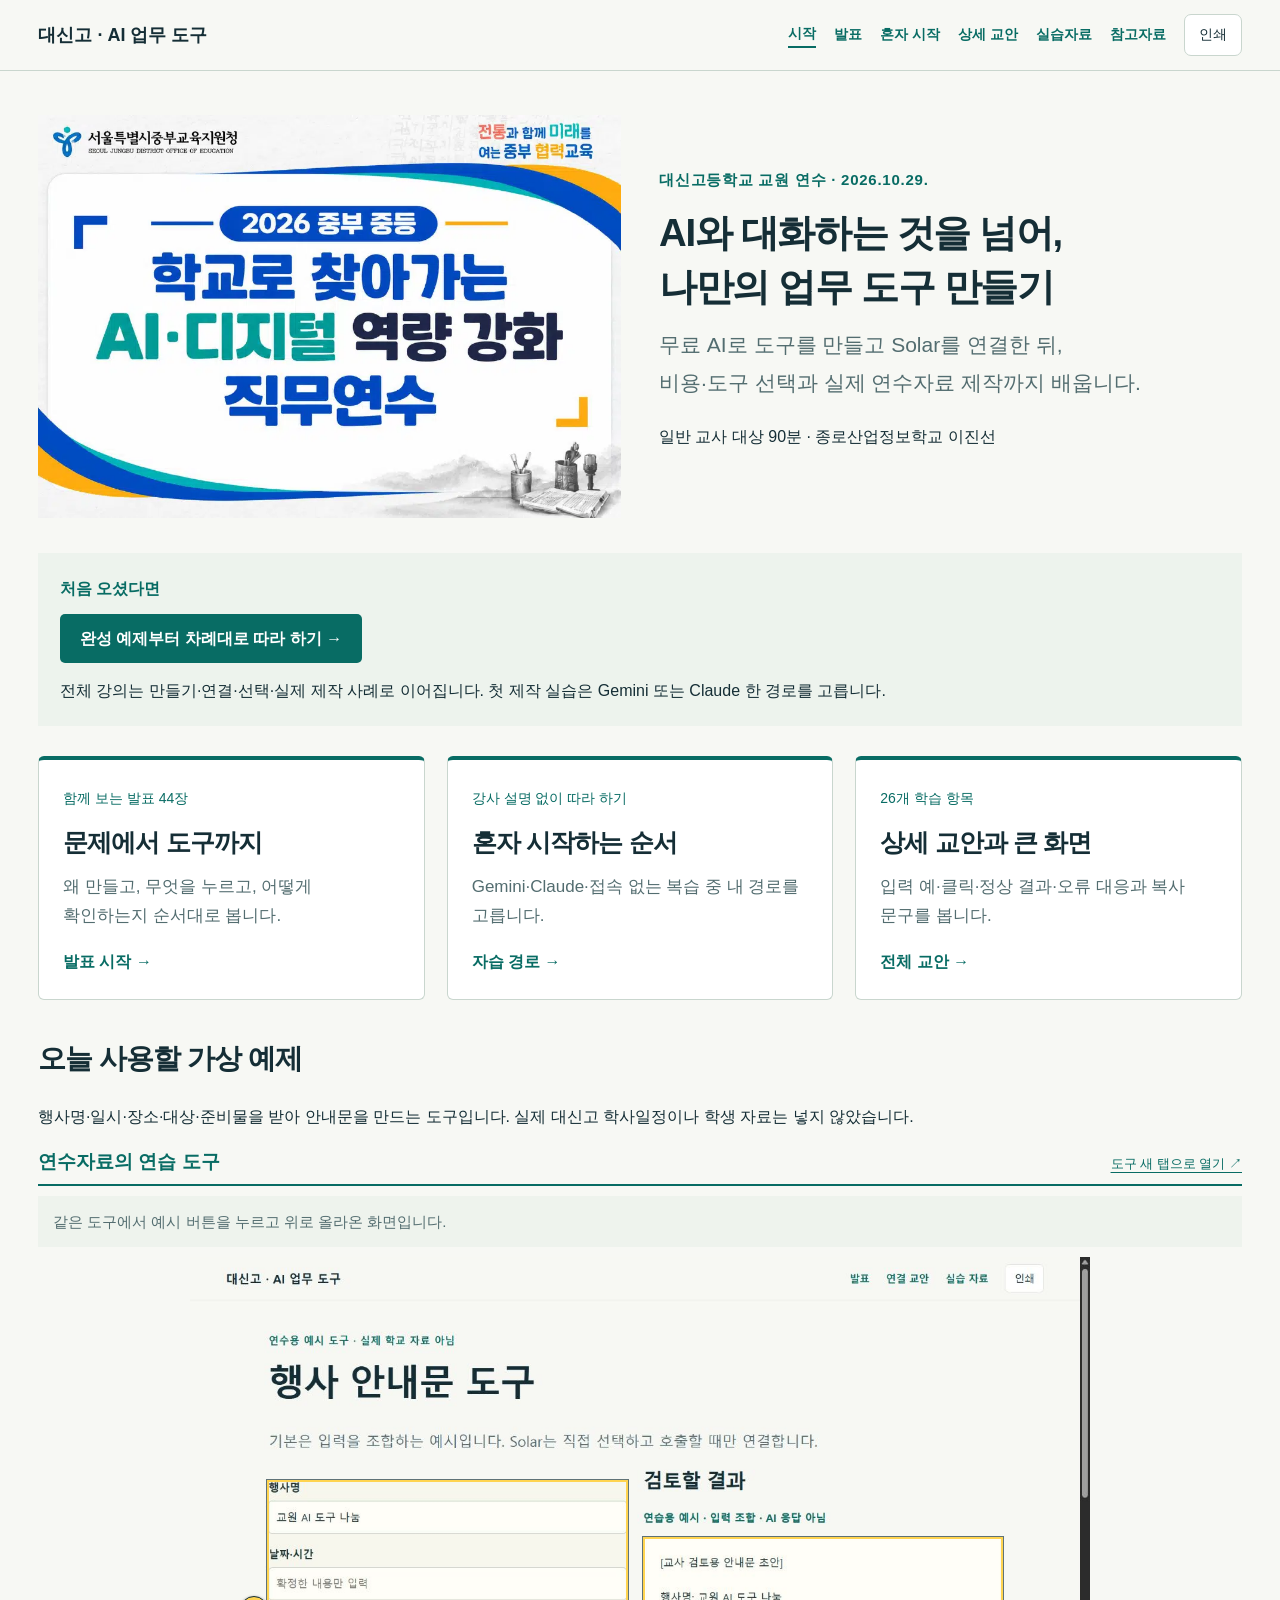
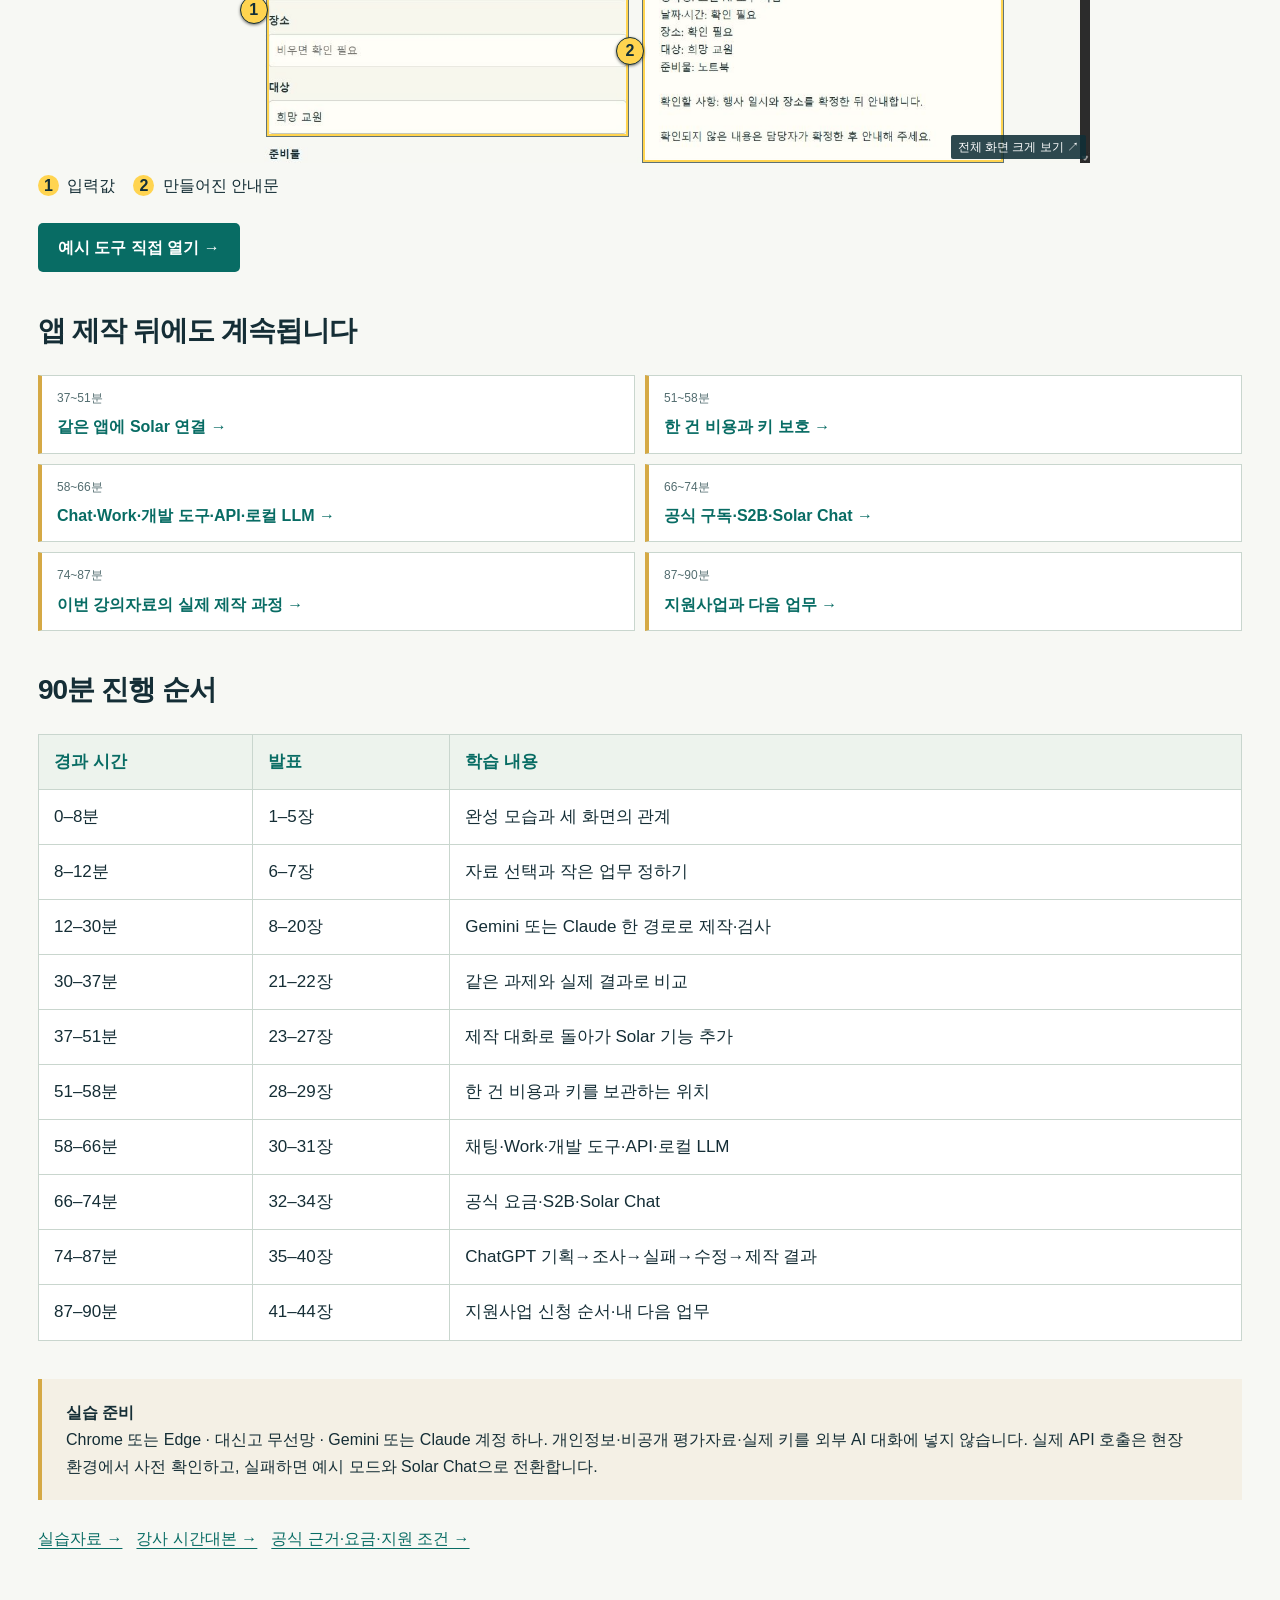
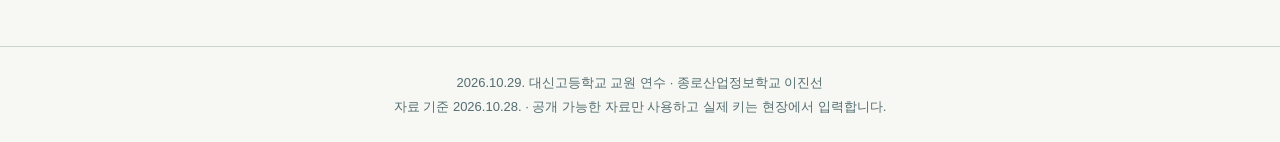
==== commit b61b31b1: "Scaffold novice learning and teach the verified Upstage AWS application steps" ====
--- a/index.html
+++ b/index.html
@@ -1 +1 @@
-<!doctype html><html lang="ko"><head><meta charset="utf-8"><meta name="viewport" content="width=device-width,initial-scale=1"><title>시작 · 대신고 2026</title><link rel="icon" href="data:,"><link rel="stylesheet" href="assets/reference-style.css"><link rel="stylesheet" href="assets/course.css?v=course42-full2"></head><body ><a class="skip" href="#main">본문으로 이동</a><header class="site-header"><a class="brand" href="index.html">대신고 · AI 업무 도구</a><nav aria-label="주 메뉴"><a href="index.html" aria-current="page">시작</a><a href="slides.html">발표</a><a href="selfstudy.html">혼자 시작</a><a href="guide.html">상세 교안</a><a href="practice/index.html">실습자료</a><a href="resources.html">참고자료</a><button data-print>인쇄</button></nav></header><main class="page-shell" id="main"><section class="home-institution"><img src="assets/jungbu-cover.webp" alt="중부교육지원청 원본 연수 표지"><div><p class="eyebrow">대신고등학교 교원 연수 · 2026.10.29.</p><h1>AI와 대화하는 것을 넘어,<br>나만의 업무 도구 만들기</h1><p class="lead">무료 AI로 도구를 만들고 Solar를 연결한 뒤,<br>비용·도구 선택과 실제 연수자료 제작까지 배웁니다.</p><p>일반 교사 대상 90분 · 종로산업정보학교 이진선</p></div></section><div class="home-start"><strong>처음 오셨다면</strong><a class="button-link" href="guide.html#g01">완성 예제부터 차례대로 따라 하기 →</a><p>전체 강의는 만들기·연결·선택·실제 제작 사례로 이어집니다. 첫 제작 실습은 Gemini 또는 Claude 한 경로를 고릅니다.</p></div><div class="entry-grid"><a class="entry-link" href="slides.html"><small>함께 보는 발표 42장</small><h2>문제에서 도구까지</h2><p>왜 만들고, 무엇을 누르고, 어떻게 확인하는지 순서대로 봅니다.</p><strong>발표 시작 →</strong></a><a class="entry-link" href="selfstudy.html"><small>강사 설명 없이 따라 하기</small><h2>혼자 시작하는 순서</h2><p>Gemini·Claude·접속 없는 복습 중 내 경로를 고릅니다.</p><strong>자습 경로 →</strong></a><a class="entry-link" href="guide.html"><small>26개 학습 항목</small><h2>상세 교안과 큰 화면</h2><p>입력 예·클릭·정상 결과·오류 대응과 복사 문구를 봅니다.</p><strong>전체 교안 →</strong></a></div><section><h2>오늘 사용할 가상 예제</h2><p>행사명·일시·장소·대상·준비물을 받아 안내문을 만드는 도구입니다. 실제 대신고 학사일정이나 학생 자료는 넣지 않았습니다.</p><figure class="whole-picture guide-whole"><div class="screen-location"><strong>연수자료의 연습 도구</strong><a href="practice/app.html" target="_blank" rel="noopener">도구 새 탭으로 열기 ↗</a></div><p class="screen-arrival">같은 도구에서 예시 버튼을 누르고 위로 올라온 화면입니다.</p><div class="whole-viewport" style="--ratio:1.777632"><button class="whole-canvas" data-picture data-detail="assets/lesson-images/app-result-detail.webp" data-context="assets/whole-screens/app-result.webp" data-picture-title="연수자료의 연습 도구 · 입력한 사실과 결과의 확인 필요 표시를 대조합니다." data-start-view="context"><img src="assets/whole-screens/app-result.webp" alt="연수자료의 연습 도구 전체 화면. 입력한 사실과 결과의 확인 필요 표시를 대조합니다." loading="eager"><span class="screen-mark" style="left:8.512%;top:44.079%;width:40.192%;height:50.658%"><b>1</b></span><span class="screen-mark" style="left:50.333%;top:55.263%;width:39.970%;height:44.474%"><b>2</b></span><span class="whole-enlarge">전체 화면 크게 보기 ↗</span></button></div><div class="screen-legend"><span><b>1</b> 입력값</span><span><b>2</b> 만들어진 안내문</span></div></figure><a class="button-link" href="practice/app.html">예시 도구 직접 열기 →</a></section><section><h2>앱 제작 뒤에도 계속됩니다</h2><nav class="scope-links" aria-label="앱 제작 뒤 이어지는 강의"><a href="slides.html#23"><small>37~51분</small><strong>같은 앱에 Solar 연결 →</strong></a><a href="slides.html#28"><small>51~58분</small><strong>한 건 비용과 키 보호 →</strong></a><a href="slides.html#30"><small>58~66분</small><strong>Chat·Work·개발 도구·API·로컬 LLM →</strong></a><a href="slides.html#32"><small>66~74분</small><strong>공식 구독·S2B·Solar Chat →</strong></a><a href="slides.html#35"><small>74~87분</small><strong>이번 강의자료의 실제 제작 과정 →</strong></a><a href="slides.html#41"><small>87~90분</small><strong>지원사업과 다음 업무 →</strong></a></nav></section><section><h2>90분 진행 순서</h2><div class="table-wrap"><table><thead><tr><th scope="col">경과 시간</th><th scope="col">발표</th><th scope="col">학습 내용</th></tr></thead><tbody><tr><td>0–8분</td><td>1–5장</td><td>완성 모습과 세 화면의 관계</td></tr><tr><td>8–12분</td><td>6–7장</td><td>자료 선택과 작은 업무 정하기</td></tr><tr><td>12–30분</td><td>8–20장</td><td>Gemini 또는 Claude 한 경로로 제작·검사</td></tr><tr><td>30–37분</td><td>21–22장</td><td>같은 과제와 실제 결과로 비교</td></tr><tr><td>37–51분</td><td>23–27장</td><td>제작 대화로 돌아가 Solar 기능 추가</td></tr><tr><td>51–58분</td><td>28–29장</td><td>한 건 비용과 키를 보관하는 위치</td></tr><tr><td>58–66분</td><td>30–31장</td><td>채팅·Work·개발 도구·API·로컬 LLM</td></tr><tr><td>66–74분</td><td>32–34장</td><td>공식 요금·S2B·Solar Chat</td></tr><tr><td>74–87분</td><td>35–40장</td><td>ChatGPT 기획→조사→실패→수정→제작 결과</td></tr><tr><td>87–90분</td><td>41–42장</td><td>지원사업·내 다음 업무</td></tr></tbody></table></div></section><div class="soft-notice"><strong>실습 준비</strong><p>Chrome 또는 Edge · 대신고 무선망 · Gemini 또는 Claude 계정 하나. 개인정보·비공개 평가자료·실제 키를 외부 AI 대화에 넣지 않습니다. 실제 API 호출은 현장 환경에서 사전 확인하고, 실패하면 예시 모드와 Solar Chat으로 전환합니다.</p></div><div class="actions"><a href="practice/index.html">실습자료 →</a><a href="speaker-notes.html">강사 시간대본 →</a><a href="resources.html">공식 근거·요금·지원 조건 →</a></div></main><footer class="site-footer">2026.10.29. 대신고등학교 교원 연수 · 종로산업정보학교 이진선<br>자료 기준 2026.10.28. · 공개 가능한 자료만 사용하고 실제 키는 현장에서 입력합니다.</footer><dialog id="picture-viewer" aria-labelledby="picture-title"><div class="viewer-heading"><h2 id="picture-title">화면 확대</h2><button data-picture-close aria-label="확대 화면 닫기">닫기 ×</button></div><div class="viewer-controls"><div class="view-modes" role="group" aria-label="볼 범위"><button data-view-mode="context" aria-pressed="true">전체 화면</button><button data-view-mode="detail" aria-pressed="false">부분 확대(보조)</button></div><div class="zoom-controls"><button data-zoom-step="-1" aria-label="축소">−</button><label>배율 <input id="picture-scale" type="range" min="5" max="400" value="100" step="1"></label><output id="picture-percent">100%</output><button data-zoom-step="1" aria-label="확대">＋</button><button id="picture-fit">화면에 맞춤</button><button id="picture-original">원본 100%</button></div></div><div id="picture-scroll" tabindex="0" aria-label="확대 이미지. 스크롤하거나 끌어서 이동"><img id="picture-image" alt="" draggable="false"></div><p class="viewer-help">전체 위치와 조작 부분을 전환할 수 있습니다. 크게 확대한 뒤 스크롤하거나 끌어서 읽으세요. Esc로 닫습니다.</p></dialog><div id="toast" role="status" aria-live="polite"></div><script src="assets/course-app.js?v=course42-full2"></script></body></html>+<!doctype html><html lang="ko"><head><meta charset="utf-8"><meta name="viewport" content="width=device-width,initial-scale=1"><title>시작 · 대신고 2026</title><link rel="icon" href="data:,"><link rel="stylesheet" href="assets/reference-style.css"><link rel="stylesheet" href="assets/course.css?v=course44-cog1"></head><body ><a class="skip" href="#main">본문으로 이동</a><header class="site-header"><a class="brand" href="index.html">대신고 · AI 업무 도구</a><nav aria-label="주 메뉴"><a href="index.html" aria-current="page">시작</a><a href="slides.html">발표</a><a href="selfstudy.html">혼자 시작</a><a href="guide.html">상세 교안</a><a href="practice/index.html">실습자료</a><a href="resources.html">참고자료</a><button data-print>인쇄</button></nav></header><main class="page-shell" id="main"><section class="home-institution"><img src="assets/jungbu-cover.webp" alt="중부교육지원청 원본 연수 표지"><div><p class="eyebrow">대신고등학교 교원 연수 · 2026.10.29.</p><h1>AI와 대화하는 것을 넘어,<br>나만의 업무 도구 만들기</h1><p class="lead">무료 AI로 도구를 만들고 Solar를 연결한 뒤,<br>비용·도구 선택과 실제 연수자료 제작까지 배웁니다.</p><p>일반 교사 대상 90분 · 종로산업정보학교 이진선</p></div></section><div class="home-start"><strong>처음 오셨다면</strong><a class="button-link" href="guide.html#g01">완성 예제부터 차례대로 따라 하기 →</a><p>전체 강의는 만들기·연결·선택·실제 제작 사례로 이어집니다. 첫 제작 실습은 Gemini 또는 Claude 한 경로를 고릅니다.</p></div><div class="entry-grid"><a class="entry-link" href="slides.html"><small>함께 보는 발표 44장</small><h2>문제에서 도구까지</h2><p>왜 만들고, 무엇을 누르고, 어떻게 확인하는지 순서대로 봅니다.</p><strong>발표 시작 →</strong></a><a class="entry-link" href="selfstudy.html"><small>강사 설명 없이 따라 하기</small><h2>혼자 시작하는 순서</h2><p>Gemini·Claude·접속 없는 복습 중 내 경로를 고릅니다.</p><strong>자습 경로 →</strong></a><a class="entry-link" href="guide.html"><small>26개 학습 항목</small><h2>상세 교안과 큰 화면</h2><p>입력 예·클릭·정상 결과·오류 대응과 복사 문구를 봅니다.</p><strong>전체 교안 →</strong></a></div><section><h2>오늘 사용할 가상 예제</h2><p>행사명·일시·장소·대상·준비물을 받아 안내문을 만드는 도구입니다. 실제 대신고 학사일정이나 학생 자료는 넣지 않았습니다.</p><figure class="whole-picture guide-whole"><div class="screen-location"><strong>연수자료의 연습 도구</strong><a href="practice/app.html" target="_blank" rel="noopener">도구 새 탭으로 열기 ↗</a></div><p class="screen-arrival">같은 도구에서 예시 버튼을 누르고 위로 올라온 화면입니다.</p><div class="whole-viewport" style="--ratio:1.777632"><button class="whole-canvas" data-picture data-detail="assets/lesson-images/app-result-detail.webp" data-context="assets/whole-screens/app-result.webp" data-picture-title="연수자료의 연습 도구 · 입력한 사실과 결과의 확인 필요 표시를 대조합니다." data-start-view="context"><img src="assets/whole-screens/app-result.webp" alt="연수자료의 연습 도구 전체 화면. 입력한 사실과 결과의 확인 필요 표시를 대조합니다." loading="eager"><span class="screen-mark" style="left:8.512%;top:44.079%;width:40.192%;height:50.658%"><b>1</b></span><span class="screen-mark" style="left:50.333%;top:55.263%;width:39.970%;height:44.474%"><b>2</b></span><span class="whole-enlarge">전체 화면 크게 보기 ↗</span></button></div><div class="screen-legend"><span><b>1</b> 입력값</span><span><b>2</b> 만들어진 안내문</span></div></figure><a class="button-link" href="practice/app.html">예시 도구 직접 열기 →</a></section><section><h2>앱 제작 뒤에도 계속됩니다</h2><nav class="scope-links" aria-label="앱 제작 뒤 이어지는 강의"><a href="slides.html#23"><small>37~51분</small><strong>같은 앱에 Solar 연결 →</strong></a><a href="slides.html#28"><small>51~58분</small><strong>한 건 비용과 키 보호 →</strong></a><a href="slides.html#30"><small>58~66분</small><strong>Chat·Work·개발 도구·API·로컬 LLM →</strong></a><a href="slides.html#32"><small>66~74분</small><strong>공식 구독·S2B·Solar Chat →</strong></a><a href="slides.html#35"><small>74~87분</small><strong>이번 강의자료의 실제 제작 과정 →</strong></a><a href="slides.html#41"><small>87~90분</small><strong>지원사업과 다음 업무 →</strong></a></nav></section><section><h2>90분 진행 순서</h2><div class="table-wrap"><table><thead><tr><th scope="col">경과 시간</th><th scope="col">발표</th><th scope="col">학습 내용</th></tr></thead><tbody><tr><td>0–8분</td><td>1–5장</td><td>완성 모습과 세 화면의 관계</td></tr><tr><td>8–12분</td><td>6–7장</td><td>자료 선택과 작은 업무 정하기</td></tr><tr><td>12–30분</td><td>8–20장</td><td>Gemini 또는 Claude 한 경로로 제작·검사</td></tr><tr><td>30–37분</td><td>21–22장</td><td>같은 과제와 실제 결과로 비교</td></tr><tr><td>37–51분</td><td>23–27장</td><td>제작 대화로 돌아가 Solar 기능 추가</td></tr><tr><td>51–58분</td><td>28–29장</td><td>한 건 비용과 키를 보관하는 위치</td></tr><tr><td>58–66분</td><td>30–31장</td><td>채팅·Work·개발 도구·API·로컬 LLM</td></tr><tr><td>66–74분</td><td>32–34장</td><td>공식 요금·S2B·Solar Chat</td></tr><tr><td>74–87분</td><td>35–40장</td><td>ChatGPT 기획→조사→실패→수정→제작 결과</td></tr><tr><td>87–90분</td><td>41–44장</td><td>지원사업 신청 순서·내 다음 업무</td></tr></tbody></table></div></section><div class="soft-notice"><strong>실습 준비</strong><p>Chrome 또는 Edge · 대신고 무선망 · Gemini 또는 Claude 계정 하나. 개인정보·비공개 평가자료·실제 키를 외부 AI 대화에 넣지 않습니다. 실제 API 호출은 현장 환경에서 사전 확인하고, 실패하면 예시 모드와 Solar Chat으로 전환합니다.</p></div><div class="actions"><a href="practice/index.html">실습자료 →</a><a href="speaker-notes.html">강사 시간대본 →</a><a href="resources.html">공식 근거·요금·지원 조건 →</a></div></main><footer class="site-footer">2026.10.29. 대신고등학교 교원 연수 · 종로산업정보학교 이진선<br>자료 기준 2026.10.28. · 공개 가능한 자료만 사용하고 실제 키는 현장에서 입력합니다.</footer><dialog id="picture-viewer" aria-labelledby="picture-title"><div class="viewer-heading"><h2 id="picture-title">화면 확대</h2><button data-picture-close aria-label="확대 화면 닫기">닫기 ×</button></div><div class="viewer-controls"><div class="view-modes" role="group" aria-label="볼 범위"><button data-view-mode="context" aria-pressed="true">전체 화면</button><button data-view-mode="detail" aria-pressed="false">부분 확대(보조)</button></div><div class="zoom-controls"><button data-zoom-step="-1" aria-label="축소">−</button><label>배율 <input id="picture-scale" type="range" min="5" max="400" value="100" step="1"></label><output id="picture-percent">100%</output><button data-zoom-step="1" aria-label="확대">＋</button><button id="picture-fit">화면에 맞춤</button><button id="picture-original">원본 100%</button></div></div><div id="picture-scroll" tabindex="0" aria-label="확대 이미지. 스크롤하거나 끌어서 이동"><img id="picture-image" alt="" draggable="false"></div><p class="viewer-help">전체 위치와 조작 부분을 전환할 수 있습니다. 크게 확대한 뒤 스크롤하거나 끌어서 읽으세요. Esc로 닫습니다.</p></dialog><div id="toast" role="status" aria-live="polite"></div><script src="assets/course-app.js?v=course44-cog1"></script></body></html>
--- a/assets/course.css
+++ b/assets/course.css
@@ -27,6 +27,10 @@
 .guide-tools{position:static}.guide-section,.study-step{scroll-margin-top:24px}.guide-whole .whole-viewport{max-width:900px;margin:0 auto}.action-instructions>strong{display:block;color:var(--teal);font-size:15px;margin-top:20px}.action-instructions .action-list{margin-top:7px}.guide-whole{margin-top:16px}.home-start{background:var(--light);padding:22px;margin:25px 0}.home-start>strong{display:block;color:var(--teal);margin-bottom:12px}.home-start>p{margin:14px 0 0}.start-sequence ol{font-size:22px;line-height:2.4;padding-left:30px}.start-sequence li{padding:12px 0;border-bottom:1px solid var(--line)}@media(max-width:900px){.start-sequence ol{font-size:18px;line-height:1.9}.guide-section,.study-step{scroll-margin-top:18px}}@media print{.guide-tools,.action-instructions>strong{display:none}.guide-whole .whole-viewport{max-width:none}.start-sequence ol{font-size:12pt;line-height:1.8}}
 
 html{scroll-behavior:auto}
+.browser-basics,.prompt-example,.api-meaning{width:100%;display:grid;gap:14px;align-content:center}.browser-basics>section,.prompt-example>section,.api-meaning>section{background:#fff;border-top:4px solid var(--teal);padding:17px 20px}.browser-basics h2,.api-meaning h2{font-size:23px;line-height:1.5;margin:8px 0}.browser-basics p,.api-meaning p{font-size:17px;line-height:1.8;margin:4px 0}.browser-basics small,.prompt-example small,.api-meaning small{font-size:13px;color:var(--teal)}.tab-diagram{display:grid;grid-template-columns:1fr 1.2fr;gap:15px;position:relative}.tab-diagram>div{padding:16px;border:1px solid var(--line);background:#eef4ee}.tab-diagram b{font-size:18px;color:var(--teal)}.tab-diagram>span{grid-column:1/-1;grid-row:2;font-size:13px;text-align:center;color:var(--teal)}.browser-basics .diagram-label{font-size:12px;color:var(--muted)}.prompt-example p{font-size:22px;line-height:1.8;margin:10px 0}.prompt-example strong{font-size:16px;color:var(--teal)}.prompt-example>p,.api-meaning>p{font-size:15px;line-height:1.7;margin:0;color:var(--teal)}.cost-worked{width:100%;display:grid;gap:14px;align-content:center}.cost-unit{padding:16px;background:#eaf1e8;border-left:4px solid var(--gold)}.cost-unit>b{font-size:19px}.cost-unit p{font-size:15px;line-height:1.7;margin:8px 0 0}.cost-worked section{display:grid;grid-template-columns:1fr auto;gap:6px 12px;padding:12px 15px;border-bottom:1px solid var(--line);background:white}.cost-worked section>b{font-size:18px}.cost-worked section>span{grid-column:1;font-size:15px}.cost-worked section>strong{grid-column:2;grid-row:1/3;align-self:center;font-size:25px;color:var(--teal)}.cost-total{padding:14px;background:var(--teal);color:#fff;font-size:21px}.cost-total strong{font-size:30px}.cost-total small{display:block;font-size:12px;margin-top:8px}.route-hint{font-size:12px;line-height:1.6;margin:-8px 0 15px;border-left:3px solid var(--gold);padding-left:10px;color:var(--teal)}.route-hint a{font-weight:800;margin-left:12px}.screen-next{font-size:12px!important;line-height:1.55!important;color:var(--teal)!important;margin:0!important;flex:none}.guide-whole .screen-next{font-size:15px!important}.recall-check>strong{color:var(--teal);font-size:13px}.recall-check p{font-size:17px;line-height:1.7;margin:8px 0}.recall-check button{font-size:13px;padding:5px 11px;margin:3px 0}.guide-detail>.recall-check{margin:25px 0;padding:18px;border-left:4px solid var(--gold);background:#eff4ec}.guide-detail>.recall-check p{font-size:18px}.check-print-answer{display:none}.design-note{max-width:1100px;margin:25px auto;padding:18px;border:1px solid var(--line);font-size:14px;line-height:1.9}.design-note summary{cursor:pointer;font-weight:800}
+@media(max-height:800px) and (min-width:901px){.browser-basics>section,.prompt-example>section,.api-meaning>section{padding:12px 16px}.browser-basics h2,.api-meaning h2{font-size:21px}.browser-basics p,.api-meaning p{font-size:15px;line-height:1.6}.prompt-example p{font-size:20px}.tab-diagram>div{padding:12px}.cost-worked{gap:10px}.cost-unit{padding:12px}.cost-unit>b{font-size:17px}.recall-check p{font-size:16px;line-height:1.55}.route-hint{margin:-7px 0 11px}}
+@media(max-width:900px){.tab-diagram{grid-template-columns:1fr}.tab-diagram>span{grid-row:auto}.browser-basics p,.api-meaning p{font-size:17px}.prompt-example p{font-size:20px}.cost-worked section{grid-template-columns:1fr}.cost-worked section>strong{grid-column:1;grid-row:auto}.route-hint{font-size:13px;margin:0 0 18px}.route-hint a{display:block;margin:6px 0 0}.screen-next{font-size:14px!important}.recall-check p{font-size:18px}}
+@media print{.browser-basics h2,.api-meaning h2{font-size:14pt}.browser-basics p,.api-meaning p,.prompt-example p{font-size:10pt}.tab-diagram{grid-template-columns:1fr 1.2fr}.tab-diagram>div{padding:10px}.tab-diagram b{font-size:10pt}.tab-diagram>span{font-size:8pt}.browser-basics .diagram-label{font-size:7pt}.cost-unit>b{font-size:11pt}.cost-unit p,.cost-worked section>span{font-size:9pt}.cost-worked section>b{font-size:11pt}.cost-worked section>strong{font-size:16pt}.cost-total{font-size:13pt}.cost-total strong{font-size:19pt}.cost-total small{font-size:7pt}.route-hint{font-size:7pt;margin:2px 0 8px}.screen-next{font-size:7pt!important}.recall-check p{font-size:9pt;line-height:1.6}.check-print-answer{display:block;font-size:8pt;line-height:1.6}.recall-check>strong{font-size:8pt}.design-note{display:none}}
 .scope-map{display:grid;grid-template-columns:1fr 1fr;gap:14px;width:100%;align-content:center}.scope-map section{background:white;border-top:4px solid var(--teal);padding:18px}.scope-map small{color:var(--teal);font-size:13px;font-weight:700}.scope-map h2{font-size:23px;line-height:1.4;margin:12px 0}.scope-map p{font-size:16px;line-height:1.7;margin:0}.scope-links{display:grid;grid-template-columns:1fr 1fr;gap:10px;margin:20px 0}.scope-links a{border:1px solid var(--line);border-left:4px solid var(--gold);padding:12px 15px;text-decoration:none;background:#fff}.scope-links small{display:block;color:var(--muted);font-size:12px;margin-bottom:5px}.scope-links strong{font-size:16px;line-height:1.6;color:var(--teal)}.unit-jumps{grid-column:1/-1;display:grid;grid-template-columns:1fr 1fr;gap:8px;padding:0 0 20px;border-bottom:2px solid var(--teal)}#overview-list .unit-jumps a{background:#eaf1ea;border-left:4px solid var(--gold)}.unit-jumps strong{font-size:15px}.unit-jumps small{margin:0 0 5px!important}.role-table{width:100%}.role-table table{width:100%;border-collapse:collapse;font-size:18px}.role-table th,.role-table td{padding:12px;border-bottom:1px solid var(--line);text-align:left}.role-table th{background:#e9f0e8}.role-table p{font-size:15px;color:var(--teal);line-height:1.7}.work-brief{display:grid;gap:13px;width:100%;align-content:center}.work-brief section{padding:16px 20px;border-left:4px solid var(--gold);background:white}.work-brief small{font-size:13px;color:var(--teal)}.work-brief h2{font-size:22px;line-height:1.4;margin:7px 0}.work-brief p{font-size:16px;line-height:1.7;margin:0}.guide-main .scope-map{margin:18px 0 28px}.guide-main .scope-map h2{font-size:23px}.guide-main .scope-map p{font-size:16px}
 @media(max-height:800px) and (min-width:901px){.work-brief{gap:10px}.work-brief section{padding:11px 15px}.work-brief h2{font-size:20px;margin:5px 0}.work-brief p{font-size:14px;line-height:1.55}.work-lesson .lesson-explanation>ol>li{font-size:18px;line-height:1.6;padding:9px 0}.work-lesson .lesson-action{font-size:15px}}
 @media(max-width:900px){.scope-map,.scope-links,.unit-jumps{grid-template-columns:1fr}.scope-map h2{font-size:24px}.scope-map p{font-size:17px}.scope-links strong{font-size:16px}.role-table table{font-size:15px}.role-table th,.role-table td{padding:9px}.work-brief h2{font-size:23px}}
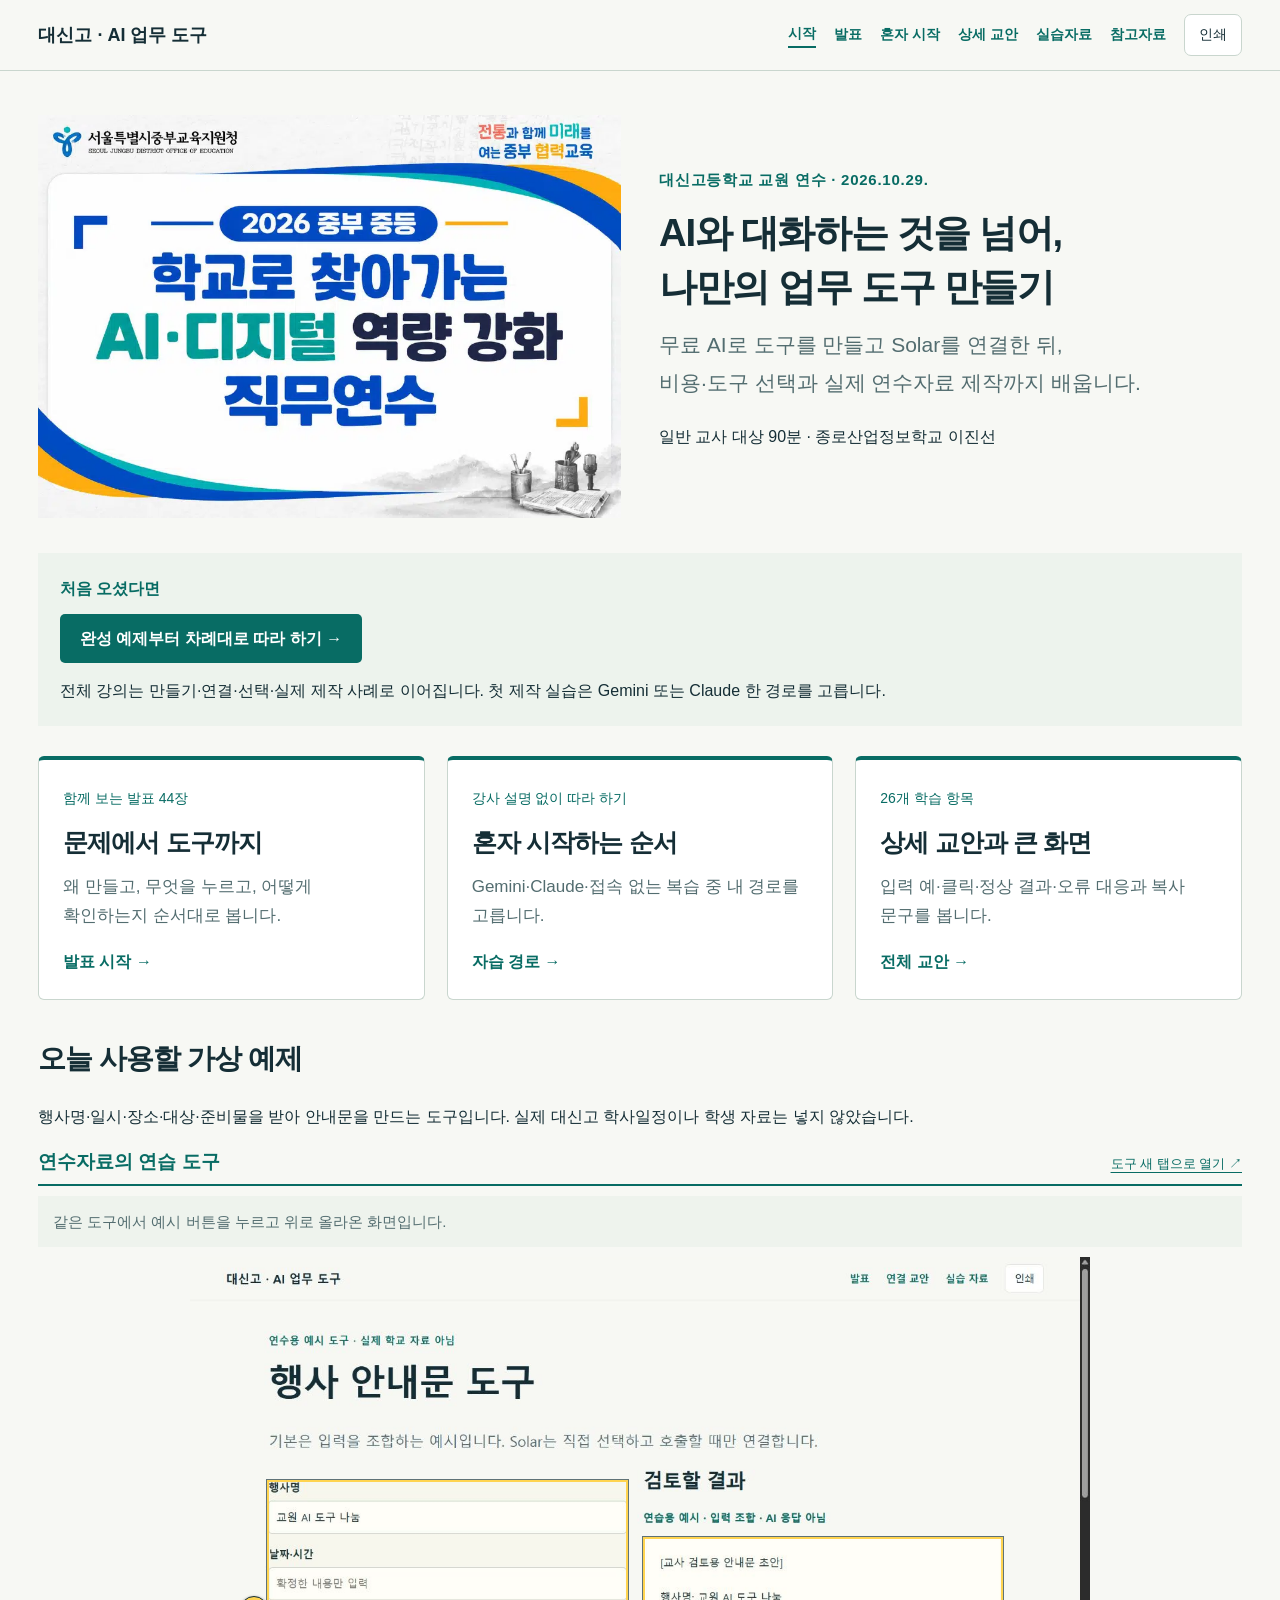
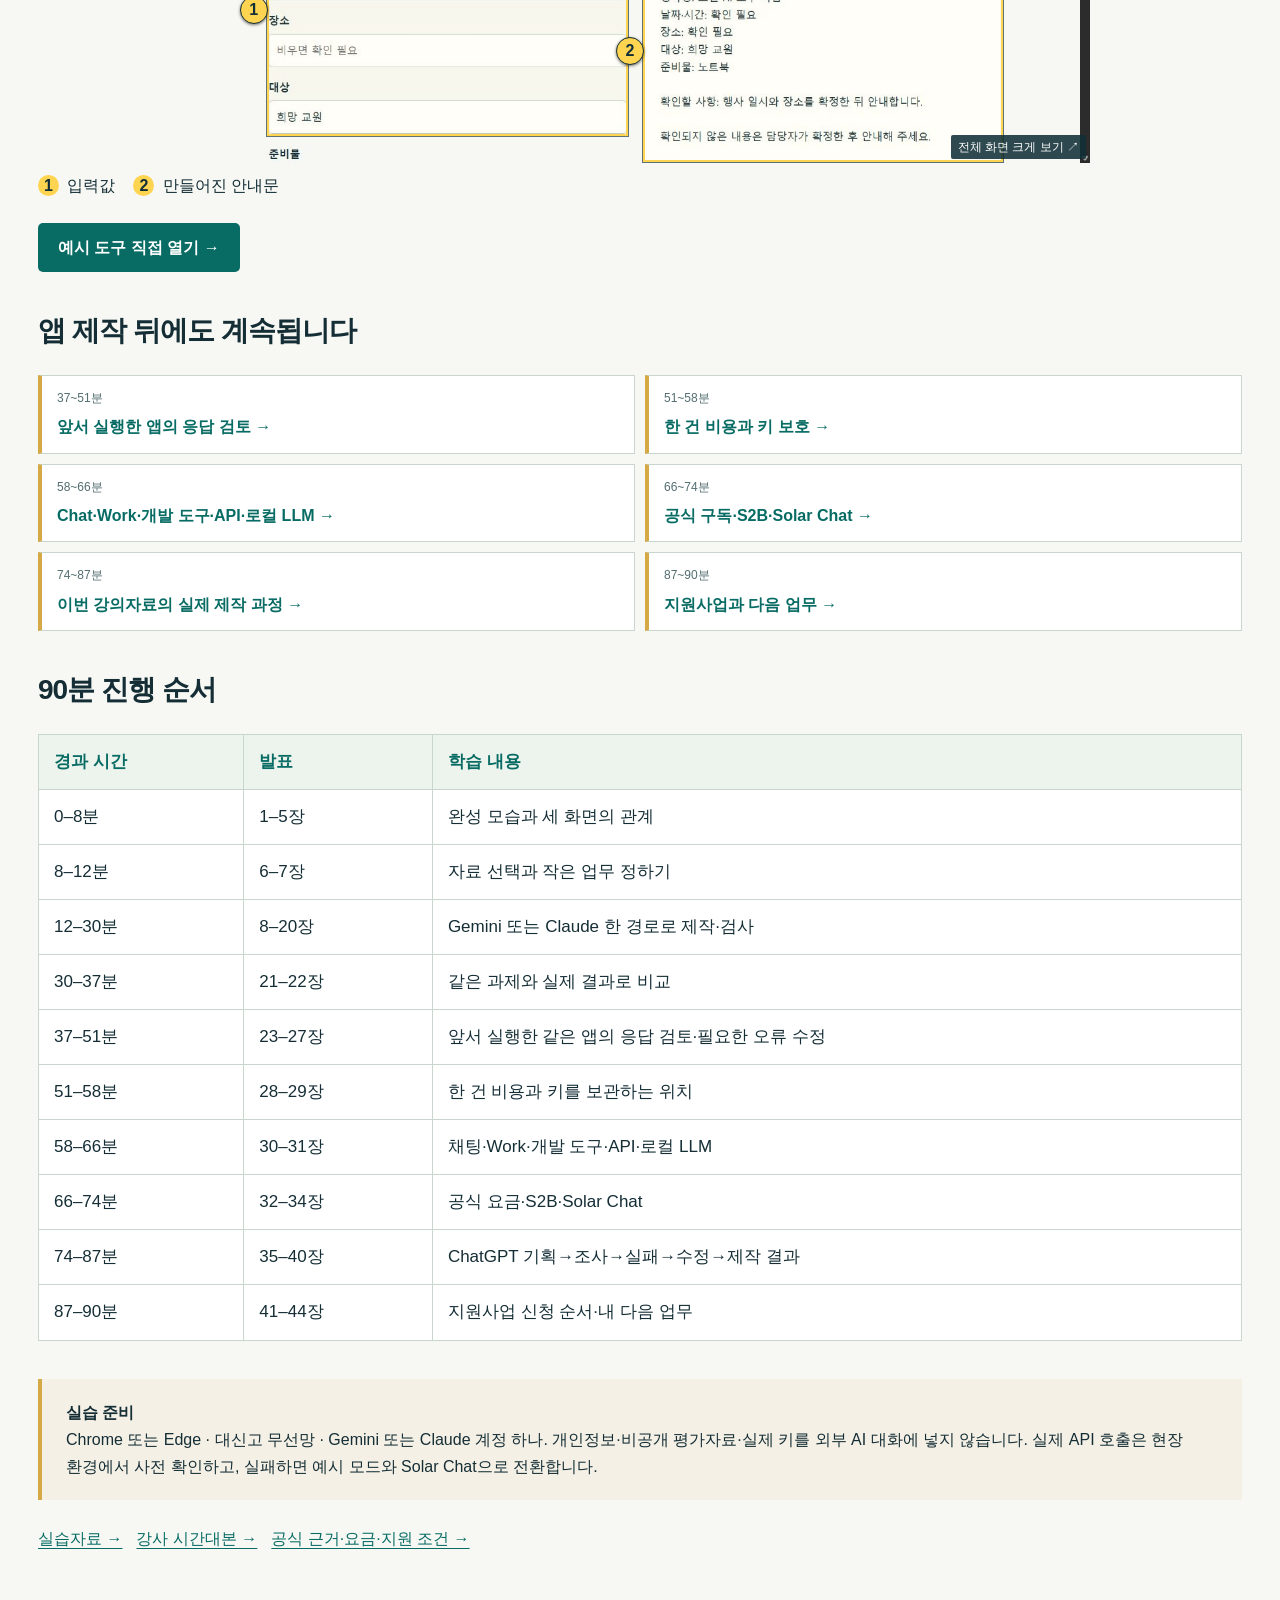
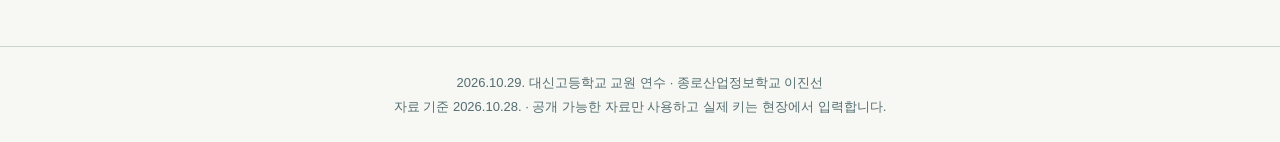
==== commit 9ae84690: "Keep the API trial in the learner-created app from the first request" ====
--- a/index.html
+++ b/index.html
@@ -1 +1 @@
-<!doctype html><html lang="ko"><head><meta charset="utf-8"><meta name="viewport" content="width=device-width,initial-scale=1"><title>시작 · 대신고 2026</title><link rel="icon" href="data:,"><link rel="stylesheet" href="assets/reference-style.css"><link rel="stylesheet" href="assets/course.css?v=course44-cog1"></head><body ><a class="skip" href="#main">본문으로 이동</a><header class="site-header"><a class="brand" href="index.html">대신고 · AI 업무 도구</a><nav aria-label="주 메뉴"><a href="index.html" aria-current="page">시작</a><a href="slides.html">발표</a><a href="selfstudy.html">혼자 시작</a><a href="guide.html">상세 교안</a><a href="practice/index.html">실습자료</a><a href="resources.html">참고자료</a><button data-print>인쇄</button></nav></header><main class="page-shell" id="main"><section class="home-institution"><img src="assets/jungbu-cover.webp" alt="중부교육지원청 원본 연수 표지"><div><p class="eyebrow">대신고등학교 교원 연수 · 2026.10.29.</p><h1>AI와 대화하는 것을 넘어,<br>나만의 업무 도구 만들기</h1><p class="lead">무료 AI로 도구를 만들고 Solar를 연결한 뒤,<br>비용·도구 선택과 실제 연수자료 제작까지 배웁니다.</p><p>일반 교사 대상 90분 · 종로산업정보학교 이진선</p></div></section><div class="home-start"><strong>처음 오셨다면</strong><a class="button-link" href="guide.html#g01">완성 예제부터 차례대로 따라 하기 →</a><p>전체 강의는 만들기·연결·선택·실제 제작 사례로 이어집니다. 첫 제작 실습은 Gemini 또는 Claude 한 경로를 고릅니다.</p></div><div class="entry-grid"><a class="entry-link" href="slides.html"><small>함께 보는 발표 44장</small><h2>문제에서 도구까지</h2><p>왜 만들고, 무엇을 누르고, 어떻게 확인하는지 순서대로 봅니다.</p><strong>발표 시작 →</strong></a><a class="entry-link" href="selfstudy.html"><small>강사 설명 없이 따라 하기</small><h2>혼자 시작하는 순서</h2><p>Gemini·Claude·접속 없는 복습 중 내 경로를 고릅니다.</p><strong>자습 경로 →</strong></a><a class="entry-link" href="guide.html"><small>26개 학습 항목</small><h2>상세 교안과 큰 화면</h2><p>입력 예·클릭·정상 결과·오류 대응과 복사 문구를 봅니다.</p><strong>전체 교안 →</strong></a></div><section><h2>오늘 사용할 가상 예제</h2><p>행사명·일시·장소·대상·준비물을 받아 안내문을 만드는 도구입니다. 실제 대신고 학사일정이나 학생 자료는 넣지 않았습니다.</p><figure class="whole-picture guide-whole"><div class="screen-location"><strong>연수자료의 연습 도구</strong><a href="practice/app.html" target="_blank" rel="noopener">도구 새 탭으로 열기 ↗</a></div><p class="screen-arrival">같은 도구에서 예시 버튼을 누르고 위로 올라온 화면입니다.</p><div class="whole-viewport" style="--ratio:1.777632"><button class="whole-canvas" data-picture data-detail="assets/lesson-images/app-result-detail.webp" data-context="assets/whole-screens/app-result.webp" data-picture-title="연수자료의 연습 도구 · 입력한 사실과 결과의 확인 필요 표시를 대조합니다." data-start-view="context"><img src="assets/whole-screens/app-result.webp" alt="연수자료의 연습 도구 전체 화면. 입력한 사실과 결과의 확인 필요 표시를 대조합니다." loading="eager"><span class="screen-mark" style="left:8.512%;top:44.079%;width:40.192%;height:50.658%"><b>1</b></span><span class="screen-mark" style="left:50.333%;top:55.263%;width:39.970%;height:44.474%"><b>2</b></span><span class="whole-enlarge">전체 화면 크게 보기 ↗</span></button></div><div class="screen-legend"><span><b>1</b> 입력값</span><span><b>2</b> 만들어진 안내문</span></div></figure><a class="button-link" href="practice/app.html">예시 도구 직접 열기 →</a></section><section><h2>앱 제작 뒤에도 계속됩니다</h2><nav class="scope-links" aria-label="앱 제작 뒤 이어지는 강의"><a href="slides.html#23"><small>37~51분</small><strong>같은 앱에 Solar 연결 →</strong></a><a href="slides.html#28"><small>51~58분</small><strong>한 건 비용과 키 보호 →</strong></a><a href="slides.html#30"><small>58~66분</small><strong>Chat·Work·개발 도구·API·로컬 LLM →</strong></a><a href="slides.html#32"><small>66~74분</small><strong>공식 구독·S2B·Solar Chat →</strong></a><a href="slides.html#35"><small>74~87분</small><strong>이번 강의자료의 실제 제작 과정 →</strong></a><a href="slides.html#41"><small>87~90분</small><strong>지원사업과 다음 업무 →</strong></a></nav></section><section><h2>90분 진행 순서</h2><div class="table-wrap"><table><thead><tr><th scope="col">경과 시간</th><th scope="col">발표</th><th scope="col">학습 내용</th></tr></thead><tbody><tr><td>0–8분</td><td>1–5장</td><td>완성 모습과 세 화면의 관계</td></tr><tr><td>8–12분</td><td>6–7장</td><td>자료 선택과 작은 업무 정하기</td></tr><tr><td>12–30분</td><td>8–20장</td><td>Gemini 또는 Claude 한 경로로 제작·검사</td></tr><tr><td>30–37분</td><td>21–22장</td><td>같은 과제와 실제 결과로 비교</td></tr><tr><td>37–51분</td><td>23–27장</td><td>제작 대화로 돌아가 Solar 기능 추가</td></tr><tr><td>51–58분</td><td>28–29장</td><td>한 건 비용과 키를 보관하는 위치</td></tr><tr><td>58–66분</td><td>30–31장</td><td>채팅·Work·개발 도구·API·로컬 LLM</td></tr><tr><td>66–74분</td><td>32–34장</td><td>공식 요금·S2B·Solar Chat</td></tr><tr><td>74–87분</td><td>35–40장</td><td>ChatGPT 기획→조사→실패→수정→제작 결과</td></tr><tr><td>87–90분</td><td>41–44장</td><td>지원사업 신청 순서·내 다음 업무</td></tr></tbody></table></div></section><div class="soft-notice"><strong>실습 준비</strong><p>Chrome 또는 Edge · 대신고 무선망 · Gemini 또는 Claude 계정 하나. 개인정보·비공개 평가자료·실제 키를 외부 AI 대화에 넣지 않습니다. 실제 API 호출은 현장 환경에서 사전 확인하고, 실패하면 예시 모드와 Solar Chat으로 전환합니다.</p></div><div class="actions"><a href="practice/index.html">실습자료 →</a><a href="speaker-notes.html">강사 시간대본 →</a><a href="resources.html">공식 근거·요금·지원 조건 →</a></div></main><footer class="site-footer">2026.10.29. 대신고등학교 교원 연수 · 종로산업정보학교 이진선<br>자료 기준 2026.10.28. · 공개 가능한 자료만 사용하고 실제 키는 현장에서 입력합니다.</footer><dialog id="picture-viewer" aria-labelledby="picture-title"><div class="viewer-heading"><h2 id="picture-title">화면 확대</h2><button data-picture-close aria-label="확대 화면 닫기">닫기 ×</button></div><div class="viewer-controls"><div class="view-modes" role="group" aria-label="볼 범위"><button data-view-mode="context" aria-pressed="true">전체 화면</button><button data-view-mode="detail" aria-pressed="false">부분 확대(보조)</button></div><div class="zoom-controls"><button data-zoom-step="-1" aria-label="축소">−</button><label>배율 <input id="picture-scale" type="range" min="5" max="400" value="100" step="1"></label><output id="picture-percent">100%</output><button data-zoom-step="1" aria-label="확대">＋</button><button id="picture-fit">화면에 맞춤</button><button id="picture-original">원본 100%</button></div></div><div id="picture-scroll" tabindex="0" aria-label="확대 이미지. 스크롤하거나 끌어서 이동"><img id="picture-image" alt="" draggable="false"></div><p class="viewer-help">전체 위치와 조작 부분을 전환할 수 있습니다. 크게 확대한 뒤 스크롤하거나 끌어서 읽으세요. Esc로 닫습니다.</p></dialog><div id="toast" role="status" aria-live="polite"></div><script src="assets/course-app.js?v=course44-cog1"></script></body></html>+<!doctype html><html lang="ko"><head><meta charset="utf-8"><meta name="viewport" content="width=device-width,initial-scale=1"><title>시작 · 대신고 2026</title><link rel="icon" href="data:,"><link rel="stylesheet" href="assets/reference-style.css"><link rel="stylesheet" href="assets/course.css?v=course44-oneapp1"></head><body ><a class="skip" href="#main">본문으로 이동</a><header class="site-header"><a class="brand" href="index.html">대신고 · AI 업무 도구</a><nav aria-label="주 메뉴"><a href="index.html" aria-current="page">시작</a><a href="slides.html">발표</a><a href="selfstudy.html">혼자 시작</a><a href="guide.html">상세 교안</a><a href="practice/index.html">실습자료</a><a href="resources.html">참고자료</a><button data-print>인쇄</button></nav></header><main class="page-shell" id="main"><section class="home-institution"><img src="assets/jungbu-cover.webp" alt="중부교육지원청 원본 연수 표지"><div><p class="eyebrow">대신고등학교 교원 연수 · 2026.10.29.</p><h1>AI와 대화하는 것을 넘어,<br>나만의 업무 도구 만들기</h1><p class="lead">무료 AI로 도구를 만들고 Solar를 연결한 뒤,<br>비용·도구 선택과 실제 연수자료 제작까지 배웁니다.</p><p>일반 교사 대상 90분 · 종로산업정보학교 이진선</p></div></section><div class="home-start"><strong>처음 오셨다면</strong><a class="button-link" href="guide.html#g01">완성 예제부터 차례대로 따라 하기 →</a><p>전체 강의는 만들기·연결·선택·실제 제작 사례로 이어집니다. 첫 제작 실습은 Gemini 또는 Claude 한 경로를 고릅니다.</p></div><div class="entry-grid"><a class="entry-link" href="slides.html"><small>함께 보는 발표 44장</small><h2>문제에서 도구까지</h2><p>왜 만들고, 무엇을 누르고, 어떻게 확인하는지 순서대로 봅니다.</p><strong>발표 시작 →</strong></a><a class="entry-link" href="selfstudy.html"><small>강사 설명 없이 따라 하기</small><h2>혼자 시작하는 순서</h2><p>Gemini·Claude·접속 없는 복습 중 내 경로를 고릅니다.</p><strong>자습 경로 →</strong></a><a class="entry-link" href="guide.html"><small>26개 학습 항목</small><h2>상세 교안과 큰 화면</h2><p>입력 예·클릭·정상 결과·오류 대응과 복사 문구를 봅니다.</p><strong>전체 교안 →</strong></a></div><section><h2>오늘 사용할 가상 예제</h2><p>행사명·일시·장소·대상·준비물을 받아 안내문을 만드는 도구입니다. 실제 대신고 학사일정이나 학생 자료는 넣지 않았습니다.</p><figure class="whole-picture guide-whole"><div class="screen-location"><strong>연수자료의 연습 도구</strong><a href="practice/app.html" target="_blank" rel="noopener">도구 새 탭으로 열기 ↗</a></div><p class="screen-arrival">같은 도구에서 예시 버튼을 누르고 위로 올라온 화면입니다.</p><div class="whole-viewport" style="--ratio:1.777632"><button class="whole-canvas" data-picture data-detail="assets/lesson-images/app-result-detail.webp" data-context="assets/whole-screens/app-result.webp" data-picture-title="연수자료의 연습 도구 · 입력한 사실과 결과의 확인 필요 표시를 대조합니다." data-start-view="context"><img src="assets/whole-screens/app-result.webp" alt="연수자료의 연습 도구 전체 화면. 입력한 사실과 결과의 확인 필요 표시를 대조합니다." loading="eager"><span class="screen-mark" style="left:8.512%;top:44.079%;width:40.192%;height:50.658%"><b>1</b></span><span class="screen-mark" style="left:50.333%;top:55.263%;width:39.970%;height:44.474%"><b>2</b></span><span class="whole-enlarge">전체 화면 크게 보기 ↗</span></button></div><div class="screen-legend"><span><b>1</b> 입력값</span><span><b>2</b> 만들어진 안내문</span></div></figure><a class="button-link" href="practice/app.html">예시 도구 직접 열기 →</a></section><section><h2>앱 제작 뒤에도 계속됩니다</h2><nav class="scope-links" aria-label="앱 제작 뒤 이어지는 강의"><a href="slides.html#23"><small>37~51분</small><strong>앞서 실행한 앱의 응답 검토 →</strong></a><a href="slides.html#28"><small>51~58분</small><strong>한 건 비용과 키 보호 →</strong></a><a href="slides.html#30"><small>58~66분</small><strong>Chat·Work·개발 도구·API·로컬 LLM →</strong></a><a href="slides.html#32"><small>66~74분</small><strong>공식 구독·S2B·Solar Chat →</strong></a><a href="slides.html#35"><small>74~87분</small><strong>이번 강의자료의 실제 제작 과정 →</strong></a><a href="slides.html#41"><small>87~90분</small><strong>지원사업과 다음 업무 →</strong></a></nav></section><section><h2>90분 진행 순서</h2><div class="table-wrap"><table><thead><tr><th scope="col">경과 시간</th><th scope="col">발표</th><th scope="col">학습 내용</th></tr></thead><tbody><tr><td>0–8분</td><td>1–5장</td><td>완성 모습과 세 화면의 관계</td></tr><tr><td>8–12분</td><td>6–7장</td><td>자료 선택과 작은 업무 정하기</td></tr><tr><td>12–30분</td><td>8–20장</td><td>Gemini 또는 Claude 한 경로로 제작·검사</td></tr><tr><td>30–37분</td><td>21–22장</td><td>같은 과제와 실제 결과로 비교</td></tr><tr><td>37–51분</td><td>23–27장</td><td>앞서 실행한 같은 앱의 응답 검토·필요한 오류 수정</td></tr><tr><td>51–58분</td><td>28–29장</td><td>한 건 비용과 키를 보관하는 위치</td></tr><tr><td>58–66분</td><td>30–31장</td><td>채팅·Work·개발 도구·API·로컬 LLM</td></tr><tr><td>66–74분</td><td>32–34장</td><td>공식 요금·S2B·Solar Chat</td></tr><tr><td>74–87분</td><td>35–40장</td><td>ChatGPT 기획→조사→실패→수정→제작 결과</td></tr><tr><td>87–90분</td><td>41–44장</td><td>지원사업 신청 순서·내 다음 업무</td></tr></tbody></table></div></section><div class="soft-notice"><strong>실습 준비</strong><p>Chrome 또는 Edge · 대신고 무선망 · Gemini 또는 Claude 계정 하나. 개인정보·비공개 평가자료·실제 키를 외부 AI 대화에 넣지 않습니다. 실제 API 호출은 현장 환경에서 사전 확인하고, 실패하면 예시 모드와 Solar Chat으로 전환합니다.</p></div><div class="actions"><a href="practice/index.html">실습자료 →</a><a href="speaker-notes.html">강사 시간대본 →</a><a href="resources.html">공식 근거·요금·지원 조건 →</a></div></main><footer class="site-footer">2026.10.29. 대신고등학교 교원 연수 · 종로산업정보학교 이진선<br>자료 기준 2026.10.28. · 공개 가능한 자료만 사용하고 실제 키는 현장에서 입력합니다.</footer><dialog id="picture-viewer" aria-labelledby="picture-title"><div class="viewer-heading"><h2 id="picture-title">화면 확대</h2><button data-picture-close aria-label="확대 화면 닫기">닫기 ×</button></div><div class="viewer-controls"><div class="view-modes" role="group" aria-label="볼 범위"><button data-view-mode="context" aria-pressed="true">전체 화면</button><button data-view-mode="detail" aria-pressed="false">부분 확대(보조)</button></div><div class="zoom-controls"><button data-zoom-step="-1" aria-label="축소">−</button><label>배율 <input id="picture-scale" type="range" min="5" max="400" value="100" step="1"></label><output id="picture-percent">100%</output><button data-zoom-step="1" aria-label="확대">＋</button><button id="picture-fit">화면에 맞춤</button><button id="picture-original">원본 100%</button></div></div><div id="picture-scroll" tabindex="0" aria-label="확대 이미지. 스크롤하거나 끌어서 이동"><img id="picture-image" alt="" draggable="false"></div><p class="viewer-help">전체 위치와 조작 부분을 전환할 수 있습니다. 크게 확대한 뒤 스크롤하거나 끌어서 읽으세요. Esc로 닫습니다.</p></dialog><div id="toast" role="status" aria-live="polite"></div><script src="assets/course-app.js?v=course44-oneapp1"></script></body></html>
--- a/assets/course.css
+++ b/assets/course.css
@@ -27,6 +27,9 @@
 .guide-tools{position:static}.guide-section,.study-step{scroll-margin-top:24px}.guide-whole .whole-viewport{max-width:900px;margin:0 auto}.action-instructions>strong{display:block;color:var(--teal);font-size:15px;margin-top:20px}.action-instructions .action-list{margin-top:7px}.guide-whole{margin-top:16px}.home-start{background:var(--light);padding:22px;margin:25px 0}.home-start>strong{display:block;color:var(--teal);margin-bottom:12px}.home-start>p{margin:14px 0 0}.start-sequence ol{font-size:22px;line-height:2.4;padding-left:30px}.start-sequence li{padding:12px 0;border-bottom:1px solid var(--line)}@media(max-width:900px){.start-sequence ol{font-size:18px;line-height:1.9}.guide-section,.study-step{scroll-margin-top:18px}}@media print{.guide-tools,.action-instructions>strong{display:none}.guide-whole .whole-viewport{max-width:none}.start-sequence ol{font-size:12pt;line-height:1.8}}
 
 html{scroll-behavior:auto}
+.projected-request{display:flex;flex-direction:column;gap:10px;flex:1;min-height:0;width:100%}.projection .lesson-lead{font-size:18px;line-height:1.6;margin-bottom:14px}.request-location{display:flex;justify-content:space-between;align-items:center;gap:15px;font-size:16px;color:var(--teal);flex:none}.input-location{font-size:12px;padding:5px 10px;white-space:nowrap}.projected-prompt{background:#edf3e9;border-left:5px solid var(--gold);padding:16px 22px;flex:1;min-height:0;display:flex;align-items:center}.projected-prompt pre{margin:0;white-space:pre-wrap;overflow-wrap:anywhere;font-family:inherit;font-size:25px;line-height:1.55;letter-spacing:-.025em;color:var(--ink)}.projection[data-number="24"] .projected-prompt pre{font-size:20px;line-height:1.48}.projection[data-number="40"] .projected-prompt pre{font-size:23px;line-height:1.6}.projected-controls{display:flex;align-items:center;gap:12px;flex-wrap:wrap;flex:none}.projected-controls .request-copy{margin:0}.projected-controls>span{font-size:12px;color:var(--muted)}.projected-controls>a{margin-left:auto;font-size:13px;font-weight:700}.projected-result{font-size:15px;line-height:1.6;margin:0;flex:none}.projected-result b{color:var(--teal);margin-right:10px}
+@media(max-width:900px){.request-location{display:block;font-size:15px}.input-location{margin-top:8px}.projected-prompt{padding:16px;min-height:0}.projected-prompt pre,.projection[data-number="24"] .projected-prompt pre,.projection[data-number="40"] .projected-prompt pre{font-size:18px;line-height:1.85}.projected-controls{gap:10px}.projected-controls>a{margin-left:0}.projection .lesson-lead{font-size:17px}.projected-result{font-size:16px}}
+@media print{.projection .lesson-lead{font-size:10pt}.request-location{font-size:10pt}.input-location,.projected-controls{display:none!important}.projected-prompt{padding:12px 16px}.projected-prompt pre{font-size:15pt;line-height:1.6}.projection[data-number="24"] .projected-prompt pre{font-size:12pt;line-height:1.6}.projection[data-number="40"] .projected-prompt pre{font-size:14pt;line-height:1.65}.projected-result{font-size:9pt}.projected-request{gap:9px}}
 .browser-basics,.prompt-example,.api-meaning{width:100%;display:grid;gap:14px;align-content:center}.browser-basics>section,.prompt-example>section,.api-meaning>section{background:#fff;border-top:4px solid var(--teal);padding:17px 20px}.browser-basics h2,.api-meaning h2{font-size:23px;line-height:1.5;margin:8px 0}.browser-basics p,.api-meaning p{font-size:17px;line-height:1.8;margin:4px 0}.browser-basics small,.prompt-example small,.api-meaning small{font-size:13px;color:var(--teal)}.tab-diagram{display:grid;grid-template-columns:1fr 1.2fr;gap:15px;position:relative}.tab-diagram>div{padding:16px;border:1px solid var(--line);background:#eef4ee}.tab-diagram b{font-size:18px;color:var(--teal)}.tab-diagram>span{grid-column:1/-1;grid-row:2;font-size:13px;text-align:center;color:var(--teal)}.browser-basics .diagram-label{font-size:12px;color:var(--muted)}.prompt-example p{font-size:22px;line-height:1.8;margin:10px 0}.prompt-example strong{font-size:16px;color:var(--teal)}.prompt-example>p,.api-meaning>p{font-size:15px;line-height:1.7;margin:0;color:var(--teal)}.cost-worked{width:100%;display:grid;gap:14px;align-content:center}.cost-unit{padding:16px;background:#eaf1e8;border-left:4px solid var(--gold)}.cost-unit>b{font-size:19px}.cost-unit p{font-size:15px;line-height:1.7;margin:8px 0 0}.cost-worked section{display:grid;grid-template-columns:1fr auto;gap:6px 12px;padding:12px 15px;border-bottom:1px solid var(--line);background:white}.cost-worked section>b{font-size:18px}.cost-worked section>span{grid-column:1;font-size:15px}.cost-worked section>strong{grid-column:2;grid-row:1/3;align-self:center;font-size:25px;color:var(--teal)}.cost-total{padding:14px;background:var(--teal);color:#fff;font-size:21px}.cost-total strong{font-size:30px}.cost-total small{display:block;font-size:12px;margin-top:8px}.route-hint{font-size:12px;line-height:1.6;margin:-8px 0 15px;border-left:3px solid var(--gold);padding-left:10px;color:var(--teal)}.route-hint a{font-weight:800;margin-left:12px}.screen-next{font-size:12px!important;line-height:1.55!important;color:var(--teal)!important;margin:0!important;flex:none}.guide-whole .screen-next{font-size:15px!important}.recall-check>strong{color:var(--teal);font-size:13px}.recall-check p{font-size:17px;line-height:1.7;margin:8px 0}.recall-check button{font-size:13px;padding:5px 11px;margin:3px 0}.guide-detail>.recall-check{margin:25px 0;padding:18px;border-left:4px solid var(--gold);background:#eff4ec}.guide-detail>.recall-check p{font-size:18px}.check-print-answer{display:none}.design-note{max-width:1100px;margin:25px auto;padding:18px;border:1px solid var(--line);font-size:14px;line-height:1.9}.design-note summary{cursor:pointer;font-weight:800}
 @media(max-height:800px) and (min-width:901px){.browser-basics>section,.prompt-example>section,.api-meaning>section{padding:12px 16px}.browser-basics h2,.api-meaning h2{font-size:21px}.browser-basics p,.api-meaning p{font-size:15px;line-height:1.6}.prompt-example p{font-size:20px}.tab-diagram>div{padding:12px}.cost-worked{gap:10px}.cost-unit{padding:12px}.cost-unit>b{font-size:17px}.recall-check p{font-size:16px;line-height:1.55}.route-hint{margin:-7px 0 11px}}
 @media(max-width:900px){.tab-diagram{grid-template-columns:1fr}.tab-diagram>span{grid-row:auto}.browser-basics p,.api-meaning p{font-size:17px}.prompt-example p{font-size:20px}.cost-worked section{grid-template-columns:1fr}.cost-worked section>strong{grid-column:1;grid-row:auto}.route-hint{font-size:13px;margin:0 0 18px}.route-hint a{display:block;margin:6px 0 0}.screen-next{font-size:14px!important}.recall-check p{font-size:18px}}
@@ -36,3 +39,34 @@
 @media(max-width:900px){.scope-map,.scope-links,.unit-jumps{grid-template-columns:1fr}.scope-map h2{font-size:24px}.scope-map p{font-size:17px}.scope-links strong{font-size:16px}.role-table table{font-size:15px}.role-table th,.role-table td{padding:9px}.work-brief h2{font-size:23px}}
 @media print{.scope-links,.unit-jumps{display:none}.scope-map{grid-template-columns:1fr 1fr;gap:10px}.scope-map section{padding:13px}.scope-map h2{font-size:15pt}.scope-map p{font-size:10pt}.scope-map small{font-size:8pt}.role-table table{font-size:10pt}.role-table th,.role-table td{padding:7px}.work-brief h2{font-size:14pt}.work-brief p{font-size:10pt}.work-brief small{font-size:8pt}}
 @media print{.print-slide .lesson-grid{display:grid!important;grid-template-columns:1fr 1.2fr;flex:1;min-height:0}.print-slide .screen-lesson .lesson-grid{grid-template-columns:.8fr 1.65fr}.print-slide .lesson-visual{display:flex;min-height:0;height:100%}.print-slide .whole-picture{height:100%}.print-slide .whole-viewport{min-height:55mm}.print-slide .scene-gallery{display:grid;grid-template-columns:1fr 1fr;grid-auto-rows:minmax(0,1fr);gap:8px}.print-slide .gallery-controls{display:none!important}.print-slide .gallery-panel[hidden]{display:block!important}.print-slide .gallery-panel .whole-viewport{min-height:25mm}.print-slide .gallery-panel .screen-arrival{display:none}.print-slide .gallery-panel .screen-legend{font-size:6pt}}
+.practice-check blockquote{margin:18px 0;padding:16px 20px;border-left:4px solid var(--gold);background:white;font-size:23px;line-height:1.8}@media(max-width:900px){.practice-check blockquote{font-size:20px}}@media print{.practice-check blockquote{font-size:12pt;line-height:1.65;padding:10px}}
+.input-choices{display:flex;gap:8px;flex:none}@media(max-width:900px){.input-choices{flex-wrap:wrap}}
+/* Place, action and result stay together in both projected and self-study views. */
+.lesson-location{display:flex;gap:12px;align-items:center;margin:0 0 13px;padding:7px 11px;border-left:4px solid var(--teal);background:#edf2eb;font-size:15px;line-height:1.45;flex:none}.lesson-location>span{font-weight:800;white-space:nowrap;color:var(--teal)}.lesson-location>p{margin:0}.lesson-action{margin-top:14px}.lesson-review{margin-top:12px}.lesson-review .recall-check{margin:0;padding:10px 12px;background:#f4f0e5;border-left:3px solid var(--gold)}.lesson-review .recall-check p{font-size:15px;line-height:1.5;margin:4px 0}.lesson-review .recall-check>strong{font-size:11px}.lesson-review [data-recall]{font-size:12px;padding:3px 9px;min-height:26px}.step-location{font-size:15px;color:var(--teal);background:#edf2eb;border-left:3px solid var(--teal);padding:9px 13px;margin:10px 0 17px}.step-location b{margin-right:12px}.visible-example{background:#edf3e9;border-left:4px solid var(--gold);padding:13px 15px;margin:14px 0}.visible-example>strong{font-size:13px;color:var(--teal)}.visible-example pre{font:19px/1.6 var(--font);white-space:pre-wrap;overflow-wrap:anywhere;margin:9px 0}.visible-example button{font-size:12px;padding:4px 10px}.course-slide:has(.visible-example) .lesson-grid{grid-template-columns:1.05fr 1.25fr}.course-slide:has(.visible-example) .lesson-explanation>ol>li{font-size:18px;line-height:1.6;padding:8px 0}.course-slide:has(.visible-example) .lesson-action{font-size:15px;line-height:1.6}.field-reference,.comparison-walk{width:100%;padding:20px;background:#edf3ed}.field-reference h2,.comparison-walk h2{font-size:24px;margin:0 0 15px}.field-reference p,.comparison-walk p,.classroom-prices p{font-size:15px;line-height:1.7;margin:15px 0 0}.field-reference td:first-child{white-space:nowrap;font-weight:700}.classroom-basics{width:100%;padding:15px}.classroom-basics>section{padding:16px 20px}.classroom-basics h2{font-size:24px;margin:0 0 8px}.classroom-basics p{font-size:18px;line-height:1.65}.classroom-basics .course-address{font-size:17px;overflow-wrap:anywhere;word-break:break-word;margin:15px 0 0;padding:12px 15px;background:#fff}.course-address small{font-size:13px}.teaching-gallery .gallery-controls{gap:6px}.teaching-gallery .gallery-controls button{font-size:12px;padding:5px 9px}.classroom-prices .table-wrap table{font-size:17px}.classroom-prices th,.classroom-prices td{padding:11px 10px}
+@media(max-height:800px) and (min-width:901px){.lesson-location{font-size:14px;margin-bottom:10px;padding:6px 10px}.lesson-lead{margin-bottom:12px}.lesson-explanation>ol>li{font-size:18px;line-height:1.6;padding:9px 0}.lesson-action{font-size:15px;line-height:1.6;margin-top:12px}.lesson-action strong{font-size:12px}.lesson-review{margin-top:9px}.classroom-basics>section{padding:11px 15px}.classroom-basics h2{font-size:21px}.classroom-basics p{font-size:16px}.field-reference{padding:15px}.field-reference table{font-size:17px}.field-reference td,.field-reference th{padding:9px 12px}.visible-example pre{font-size:18px;line-height:1.55}.classroom-prices td,.classroom-prices th{padding:9px}.classroom-prices p{font-size:14px}}
+@media(max-width:900px){.lesson-location{display:block;font-size:15px}.lesson-location>p{margin-top:5px}.lesson-explanation>ol>li{font-size:18px;line-height:1.8}.lesson-action{font-size:17px;line-height:1.8}.visible-example pre{font-size:18px;line-height:1.8}.classroom-prices .table-wrap table{font-size:14px}.classroom-prices th,.classroom-prices td{padding:9px 7px}.teaching-gallery .gallery-controls{flex-wrap:wrap}.field-reference h2{font-size:24px}.classroom-basics .course-address{font-size:16px}.lesson-review .recall-check p{font-size:17px}.step-location{font-size:15px}}
+@media print{.lesson-location{font-size:8pt;margin-bottom:7px;padding:5px 8px}.lesson-review{margin-top:7px}.lesson-review .recall-check{padding:7px}.lesson-review .recall-check p{font-size:8pt}.lesson-review .recall-check>strong{font-size:7pt}.visible-example{padding:9px;margin:9px 0}.visible-example pre{font-size:10pt;line-height:1.65}.visible-example>strong{font-size:8pt}.print-slide .course-slide:has(.visible-example) .lesson-grid{grid-template-columns:1.05fr 1.25fr}.course-slide:has(.visible-example) .lesson-explanation>ol>li{font-size:10pt;line-height:1.6;padding:6px 0}.course-slide:has(.visible-example) .lesson-action{font-size:9pt}.print-slide .teaching-gallery{display:flex!important;flex-direction:column}.print-slide .teaching-gallery .gallery-panel[hidden]{display:none!important}.print-slide .teaching-gallery .gallery-panel:not([hidden]){display:block!important;flex:1}.print-slide .teaching-gallery .whole-viewport{min-height:45mm}.field-reference{padding:12px}.field-reference h2,.comparison-walk h2,.classroom-basics h2{font-size:14pt}.classroom-basics p{font-size:11pt}.classroom-basics .course-address{font-size:10pt}.classroom-basics .course-address small{font-size:8pt}.field-reference p,.comparison-walk p,.classroom-prices p{font-size:8pt}.classroom-prices .table-wrap table{font-size:9pt}.classroom-prices td,.classroom-prices th{padding:7px}.step-location{font-size:9pt;padding:7px;margin:8px 0 12px;break-after:avoid}}
+.visible-example button{min-height:30px}.visible-example pre{margin:6px 0}@media(max-width:900px){.visible-example button{min-height:44px}}
+.mini-controls{display:flex;align-items:center;gap:12px;flex-wrap:wrap}.mini-controls a{font-size:12px;font-weight:700}@media print{.mini-controls{display:none}}
+@media print{.guide-whole .whole-viewport{width:min(100%,calc(140mm * var(--ratio)));height:auto;aspect-ratio:var(--ratio);min-height:0;max-height:none;margin-left:auto;margin-right:auto;flex:none}}
+@media screen and (min-width:901px) and (max-height:800px){.lesson-review .recall-check>strong{display:none}.lesson-review .recall-check{padding:7px 10px}.lesson-review{margin-top:6px}}
+@media screen and (min-width:901px) and (max-height:800px){.lesson-review:has([data-recall][aria-pressed="true"]) .recall-check{position:fixed;left:3.5vw;bottom:86px;width:min(650px,90vw);max-height:70vh;overflow:auto;padding:18px 22px;z-index:20;background:#f4f0e5;border:1px solid #c9b474;border-left:5px solid var(--gold);box-shadow:0 5px 25px #102f3529}.lesson-review:has([data-recall][aria-pressed="true"]) .recall-check:before{content:"해설";display:block;font-weight:800;font-size:14px;color:var(--teal)}.lesson-review:has([data-recall][aria-pressed="true"]) .recall-check p{font-size:20px;line-height:1.7;margin:10px 0}.lesson-review:has([data-recall][aria-pressed="true"]) [data-recall]{min-height:34px}}
+/* Temporary training-key distribution. The credential is never rendered. */
+.training-key{padding:16px 18px;margin:16px 0;border:2px solid #247d74;border-radius:14px;background:#effaf7;color:#183f3b}
+.training-key button{font-size:1.1rem;font-weight:800;background:#17695f;color:white;border:0;border-radius:8px;padding:12px 18px;cursor:pointer}
+.training-key button:disabled{background:#5b6e6a;cursor:default}
+.training-key p{font-size:1rem!important;line-height:1.5!important;margin:9px 0 0!important}
+.training-key.compact{padding:10px 14px;margin:10px 0 0}
+.training-key.compact button{font-size:1.06rem;padding:10px 16px}
+@media print{.training-key button{display:none}.training-key{background:white;border:1px solid #666}}
+/* One app from the first request through one Solar trial. */
+.own-app-map{width:100%;background:#edf4ee;border:1px solid #bed4c7;border-radius:16px;padding:22px;color:#1d3933}
+.own-app-map h2{font-size:27px;margin:8px 0 16px}.own-app-map .map-kicker{font-size:15px;margin:0;color:#17695f;font-weight:800}
+.own-app-map .map-fields{background:white;border-left:4px solid #287d6d;padding:12px 15px;margin:10px 0}.own-app-map b{font-size:21px}.own-app-map p{font-size:18px;line-height:1.55;margin:8px 0 0}.own-app-map small{display:block;font-size:13px;line-height:1.6;margin-top:12px}
+.projection[data-number="12"] .projected-prompt pre,.projection[data-number="15"] .projected-prompt pre{font-size:21px;line-height:1.48}
+.course-slide:has(.training-key) .lesson-explanation>ol>li{font-size:19px;line-height:1.5;padding:8px 0}.course-slide:has(.training-key) .lesson-action{font-size:15px;line-height:1.45;margin-top:8px}
+@media(max-width:900px){.own-app-map{padding:16px}.own-app-map h2{font-size:23px}.own-app-map b{font-size:19px}.own-app-map p{font-size:16px}.projection[data-number="12"] .projected-prompt pre,.projection[data-number="15"] .projected-prompt pre{font-size:18px;line-height:1.65}}
+@media print{.own-app-map{padding:10px}.own-app-map h2{font-size:15pt}.own-app-map b{font-size:11pt}.own-app-map p{font-size:10pt}.own-app-map small,.own-app-map .map-kicker{font-size:8pt}.projection[data-number="12"] .projected-prompt pre,.projection[data-number="15"] .projected-prompt pre{font-size:12pt;line-height:1.45}}
+.course-slide .own-app-map{padding:15px}.course-slide .own-app-map h2{font-size:25px;margin:7px 0 10px}.course-slide .own-app-map .map-fields{padding:9px 12px;margin:7px 0}.course-slide .own-app-map b{font-size:20px}.course-slide .own-app-map p{font-size:17px;line-height:1.45;margin:6px 0 0}.course-slide .own-app-map small{font-size:12px;margin-top:8px}.course-slide .own-app-map .map-kicker{font-size:14px}
+
+.course-slide .own-app-map .map-fields{padding:7px 12px;margin:6px 0}.course-slide .own-app-map h2{margin-bottom:8px}
